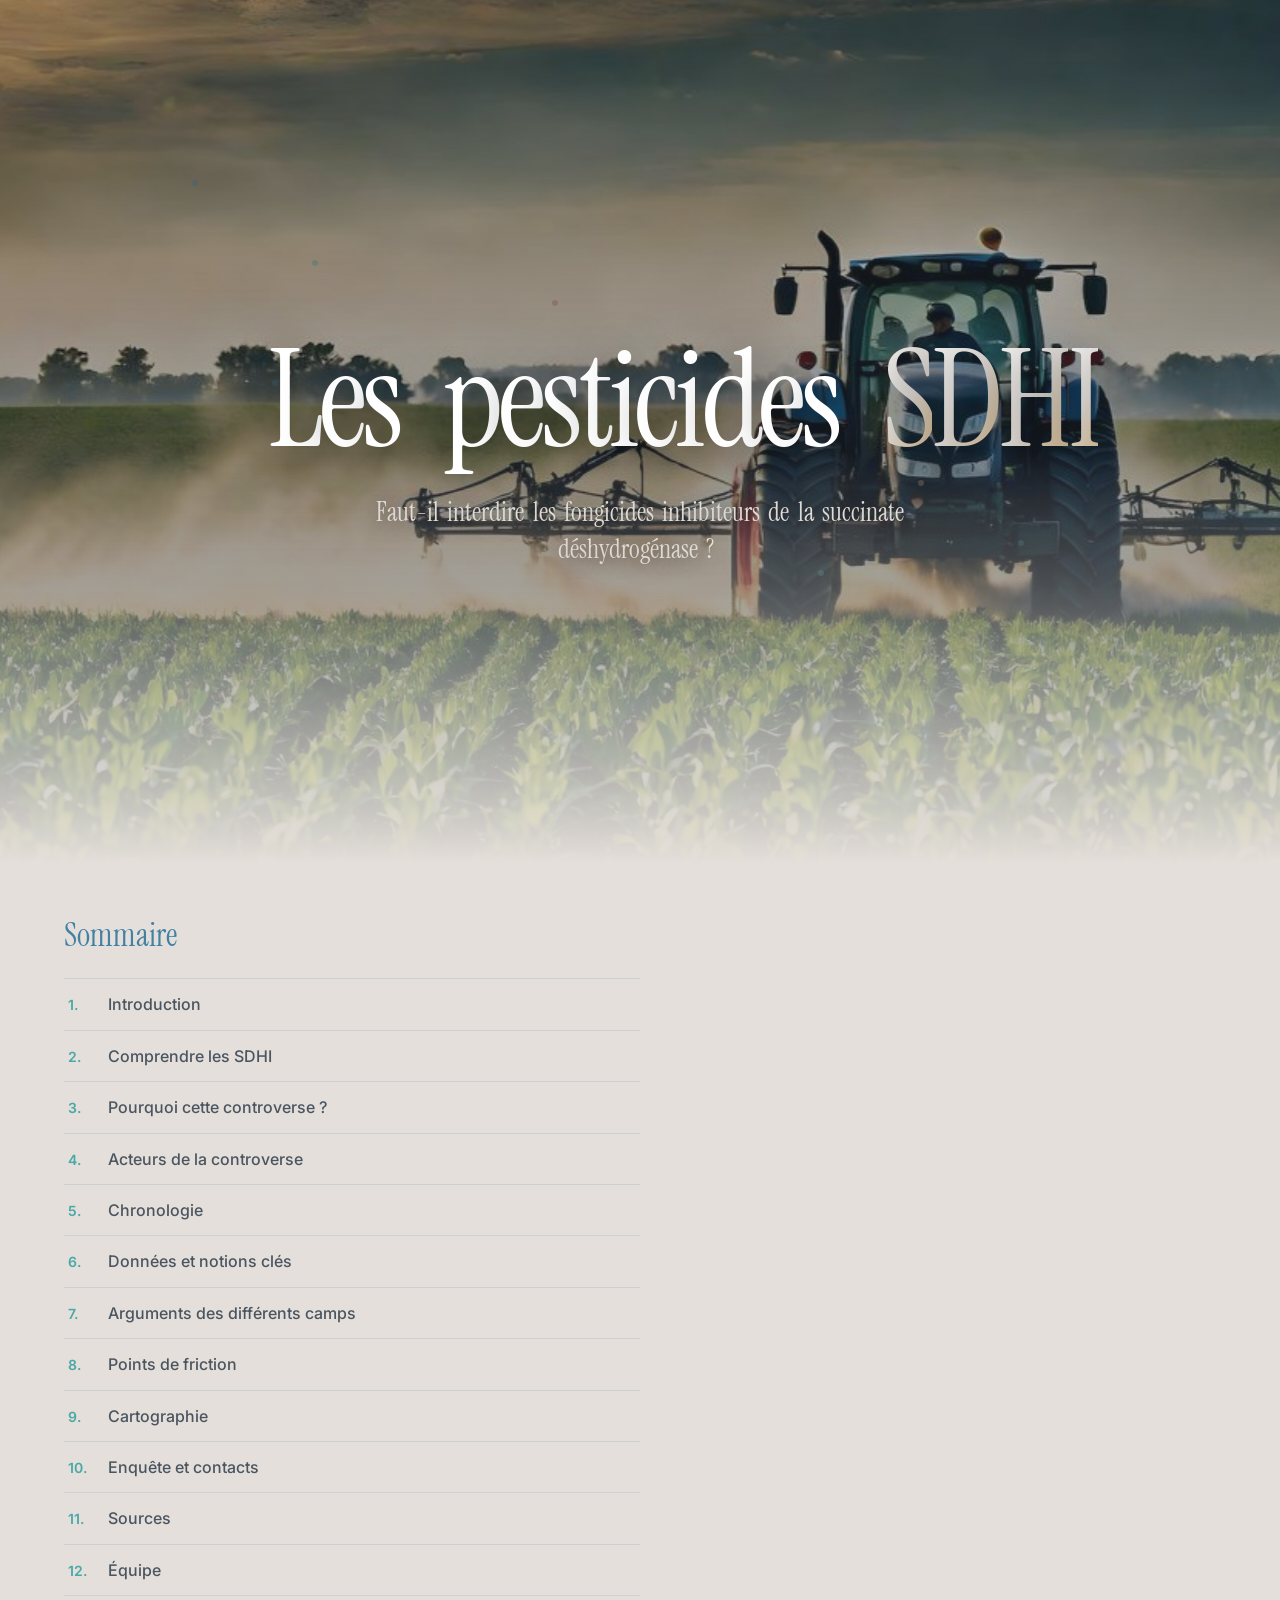
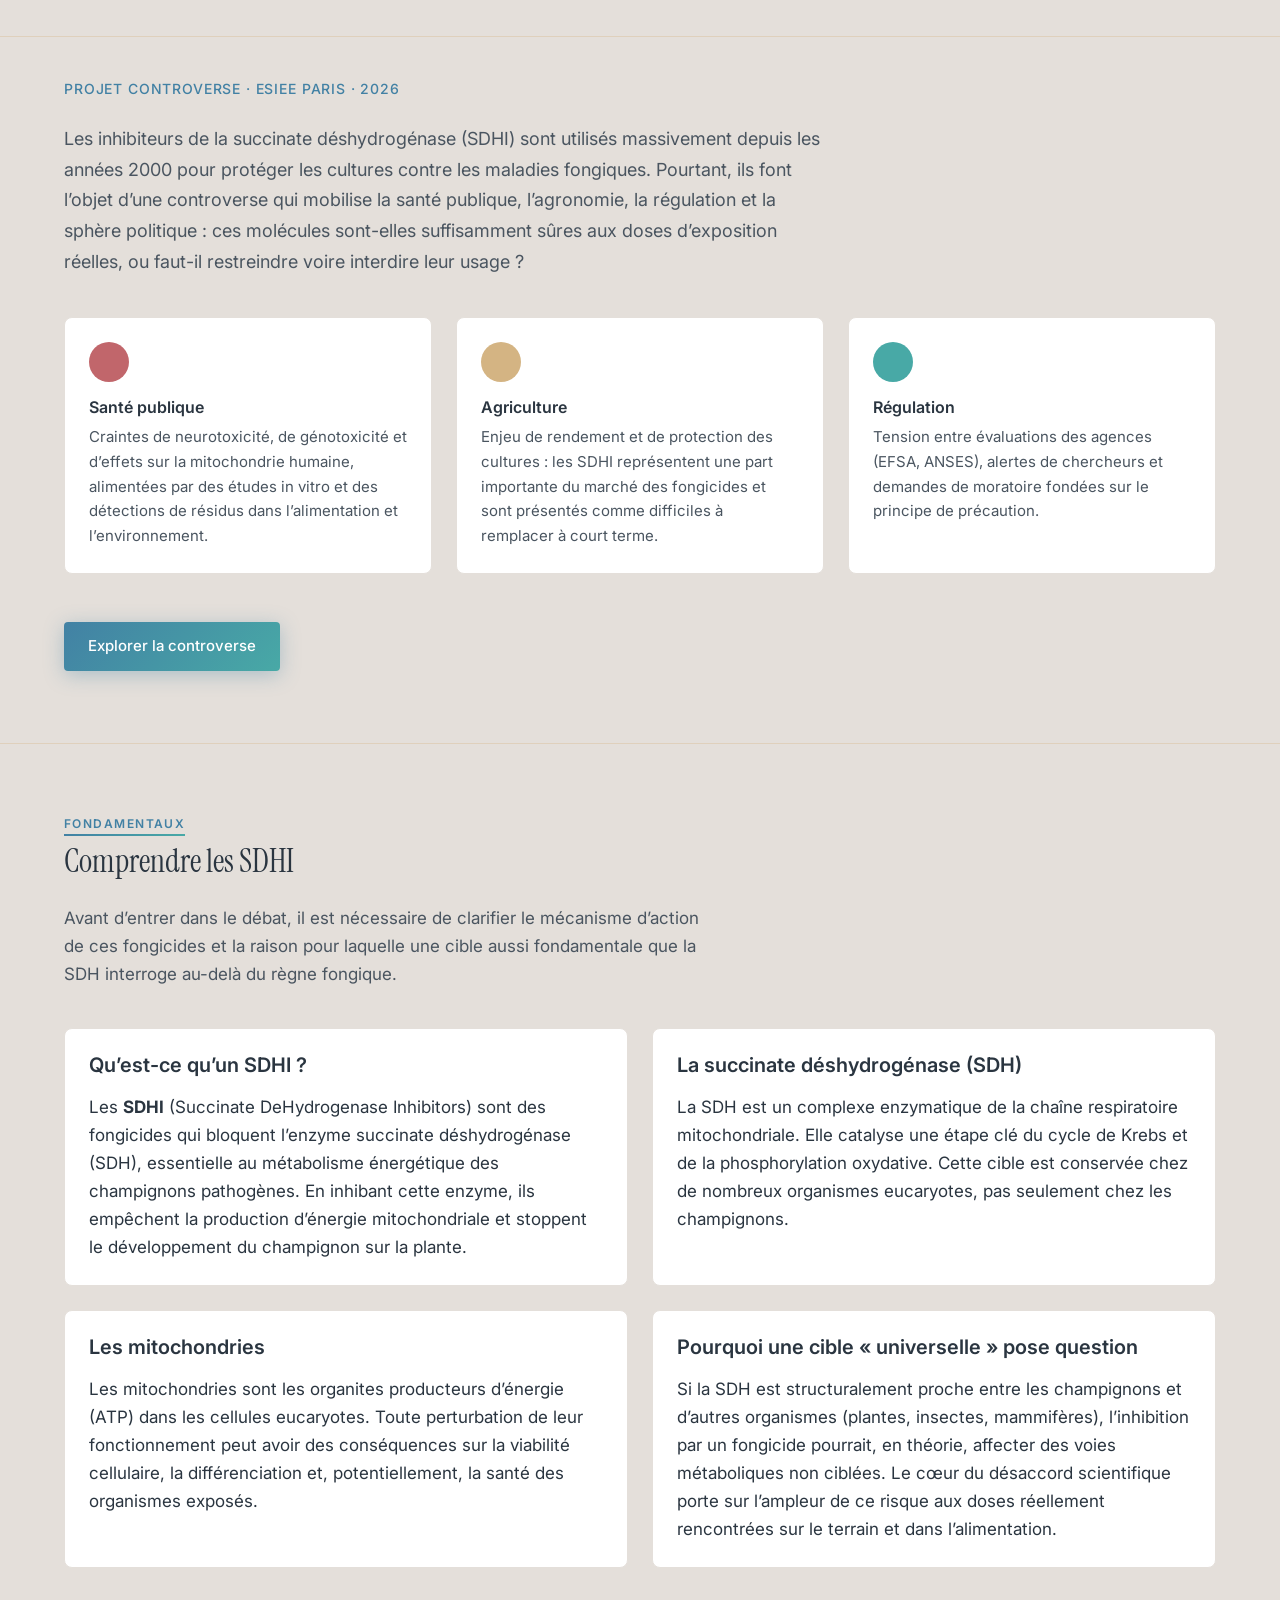
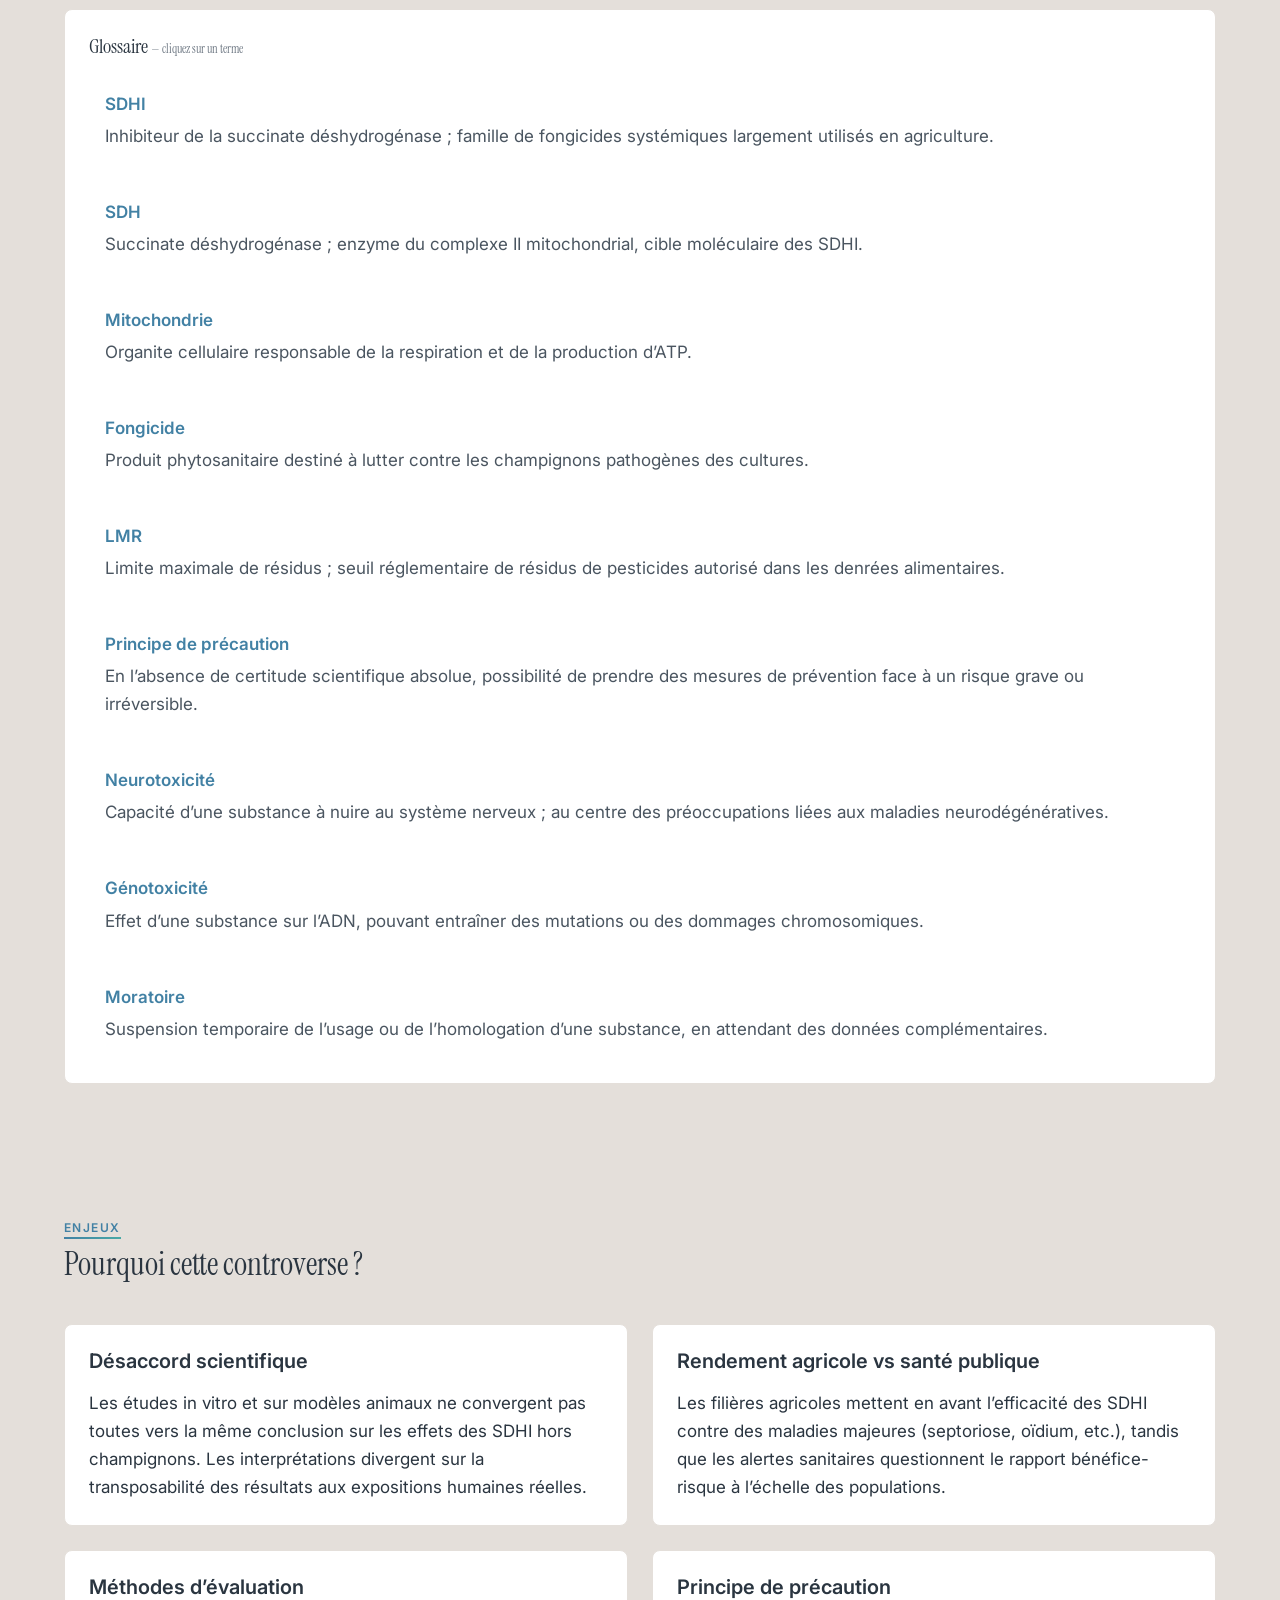
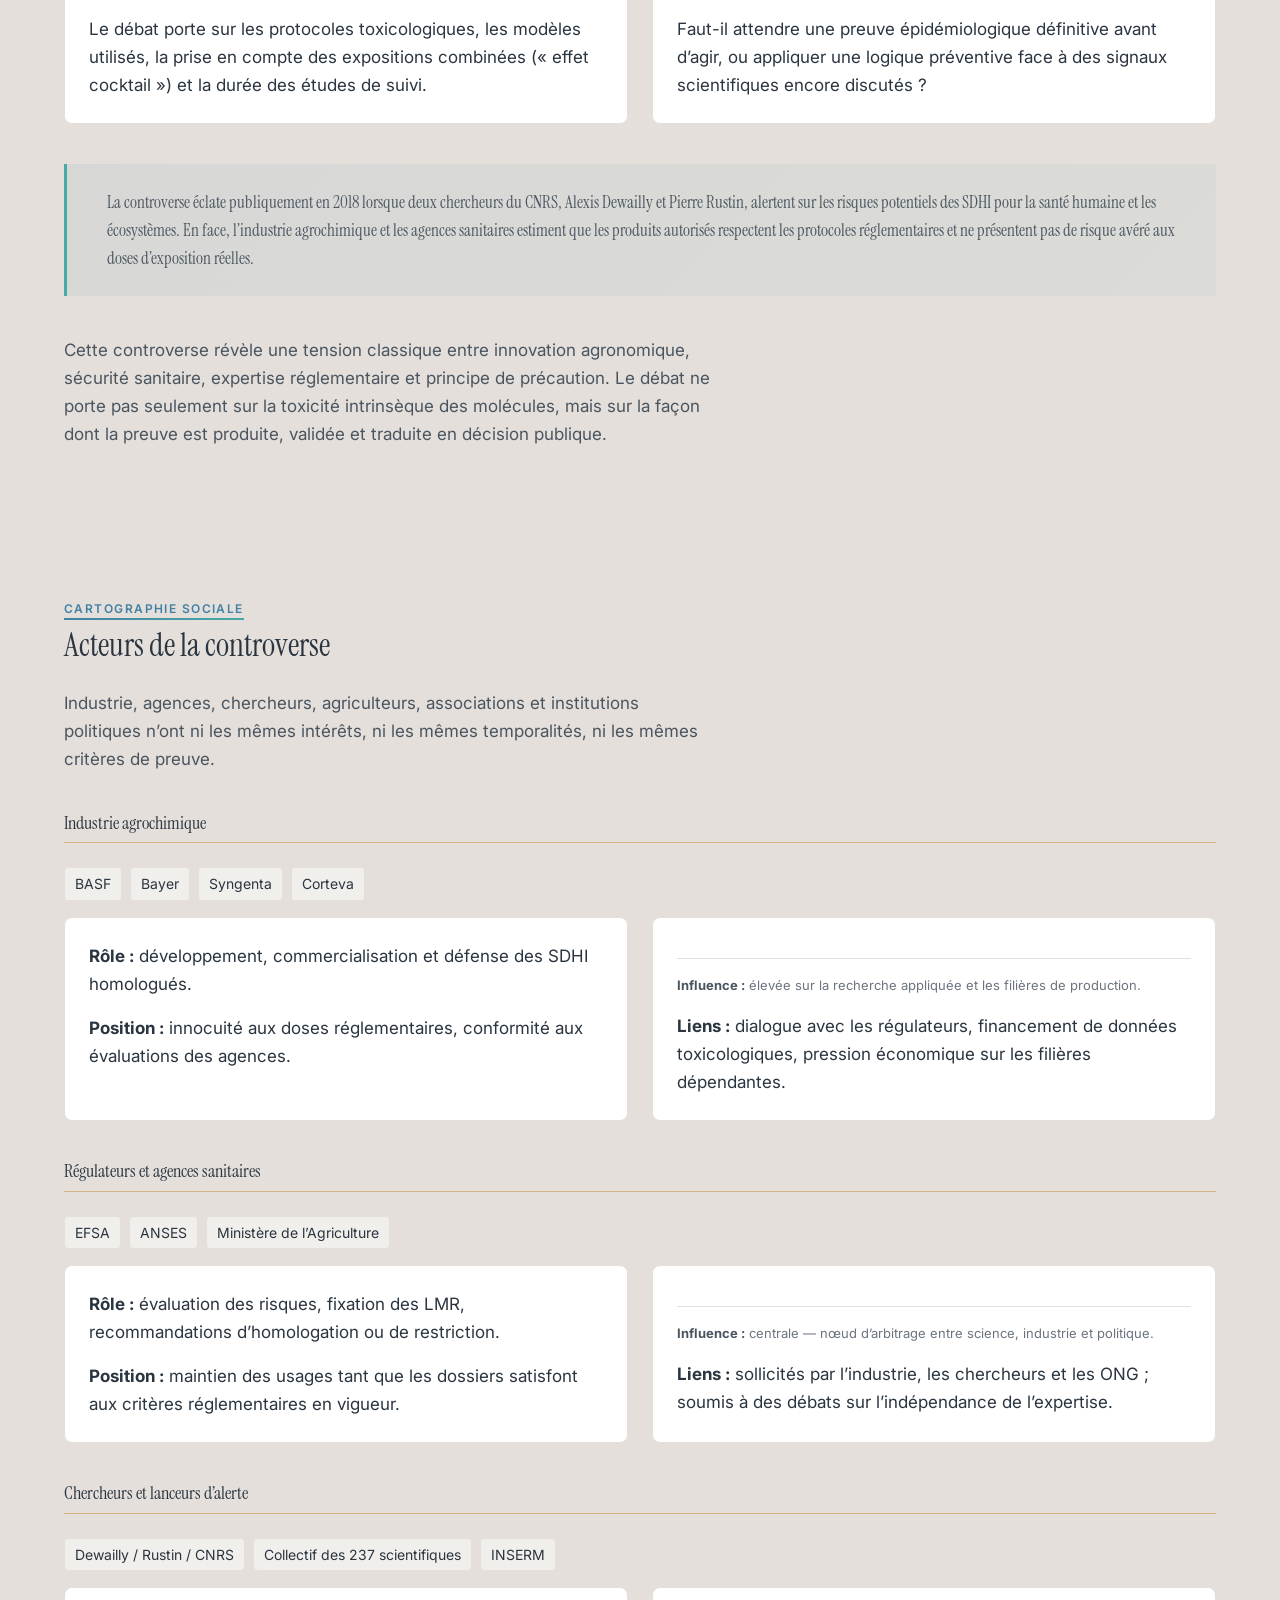
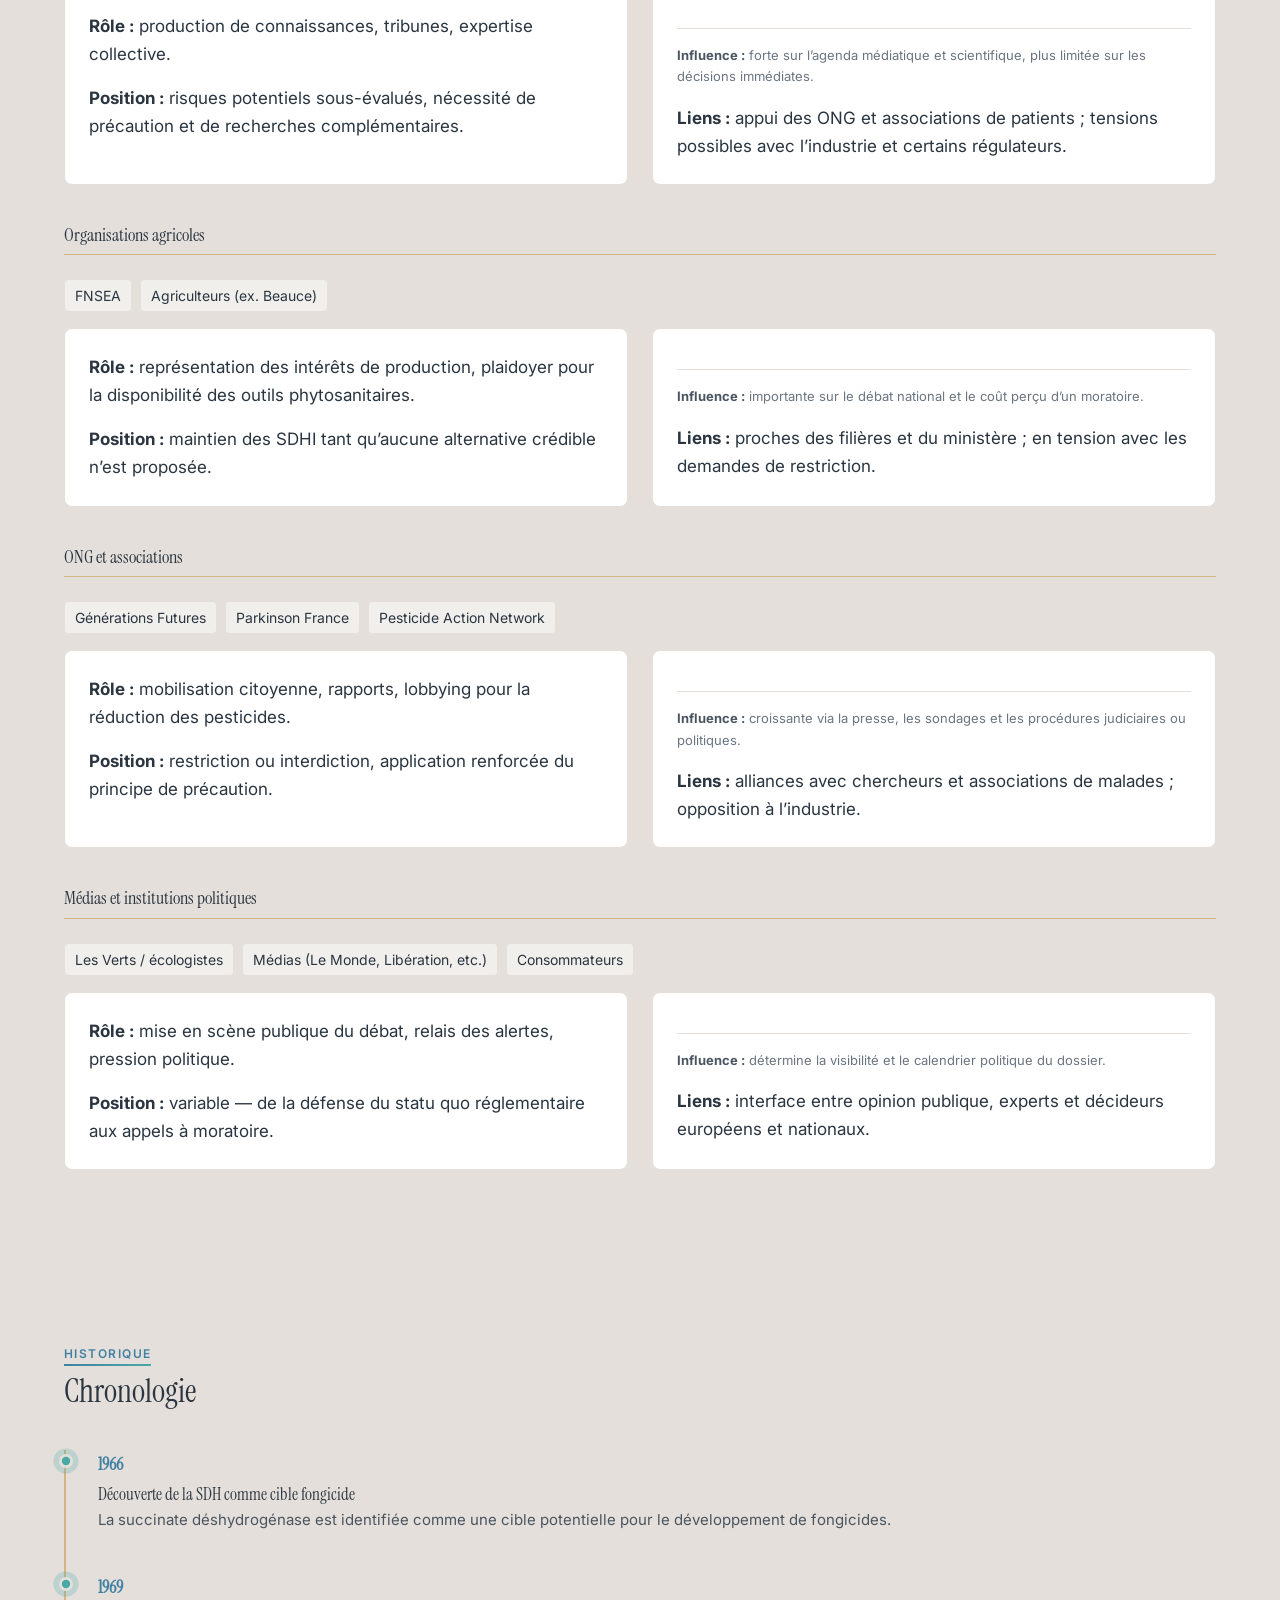
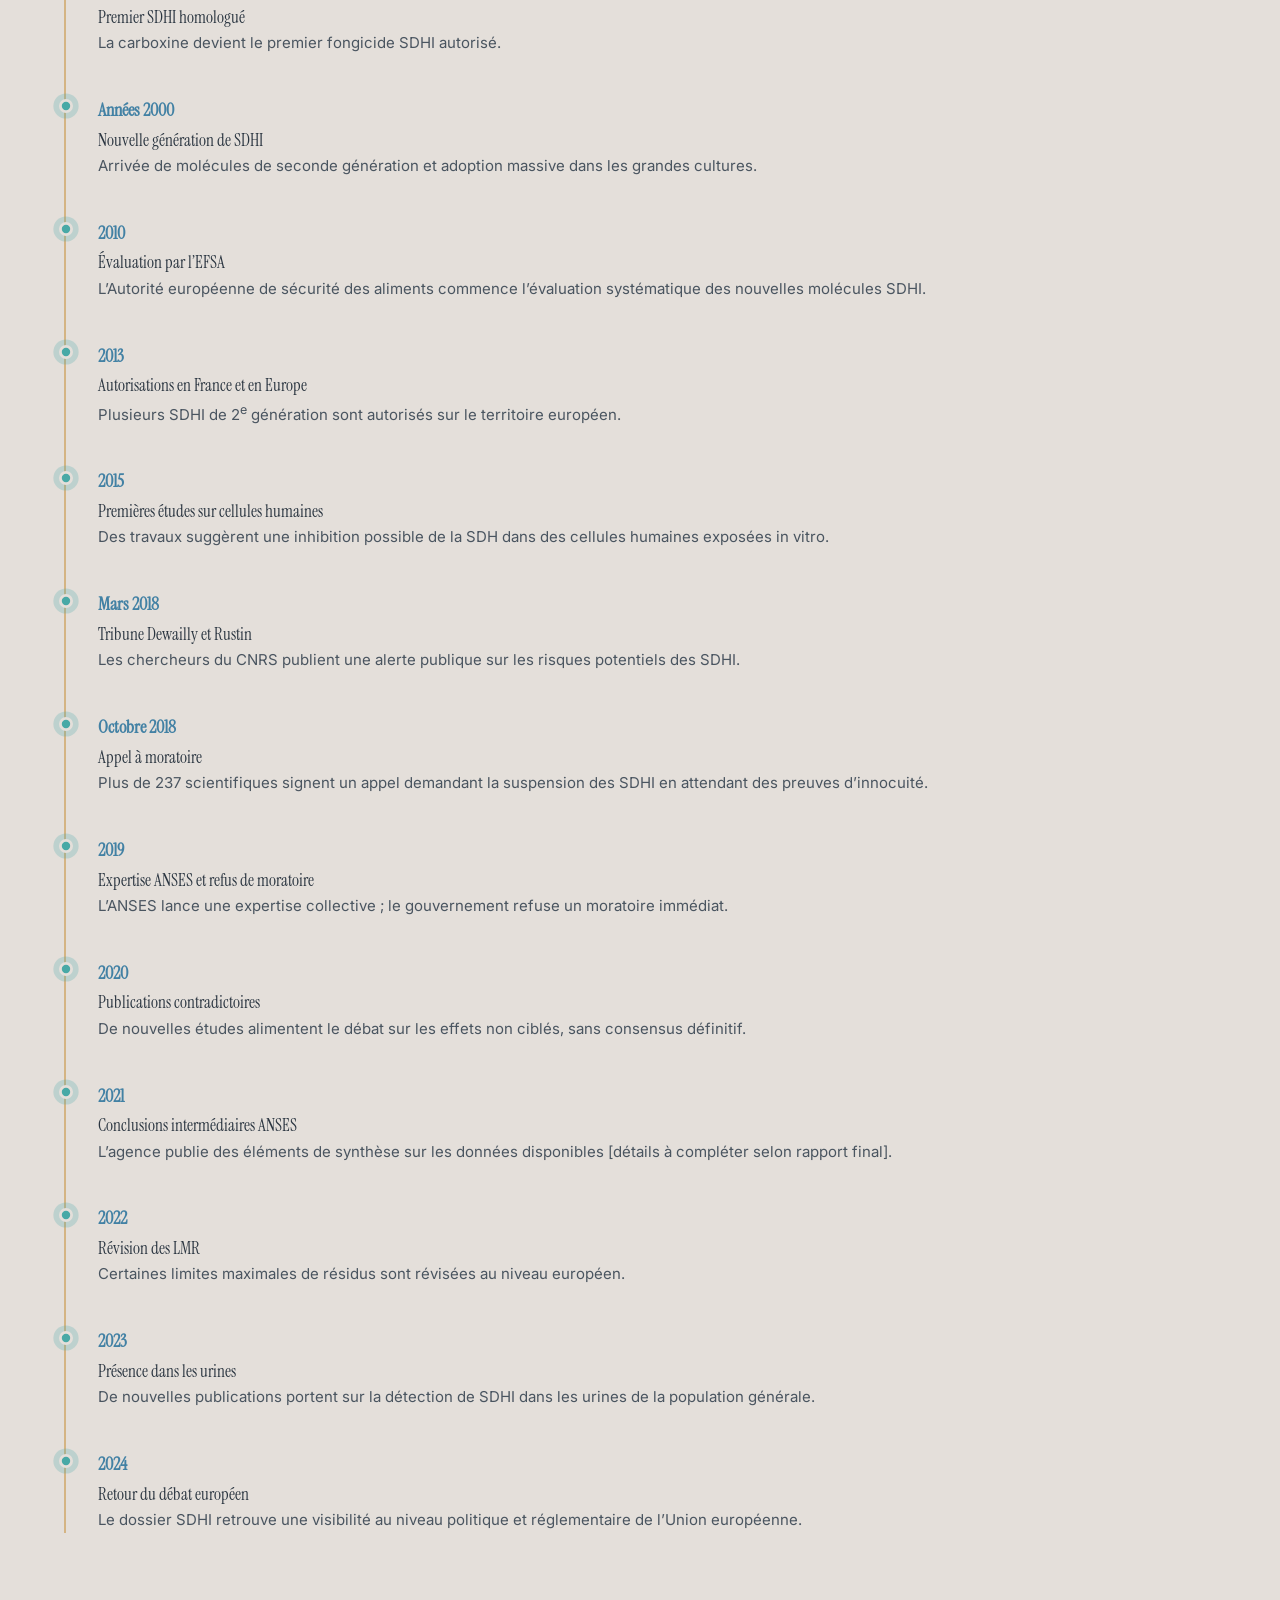
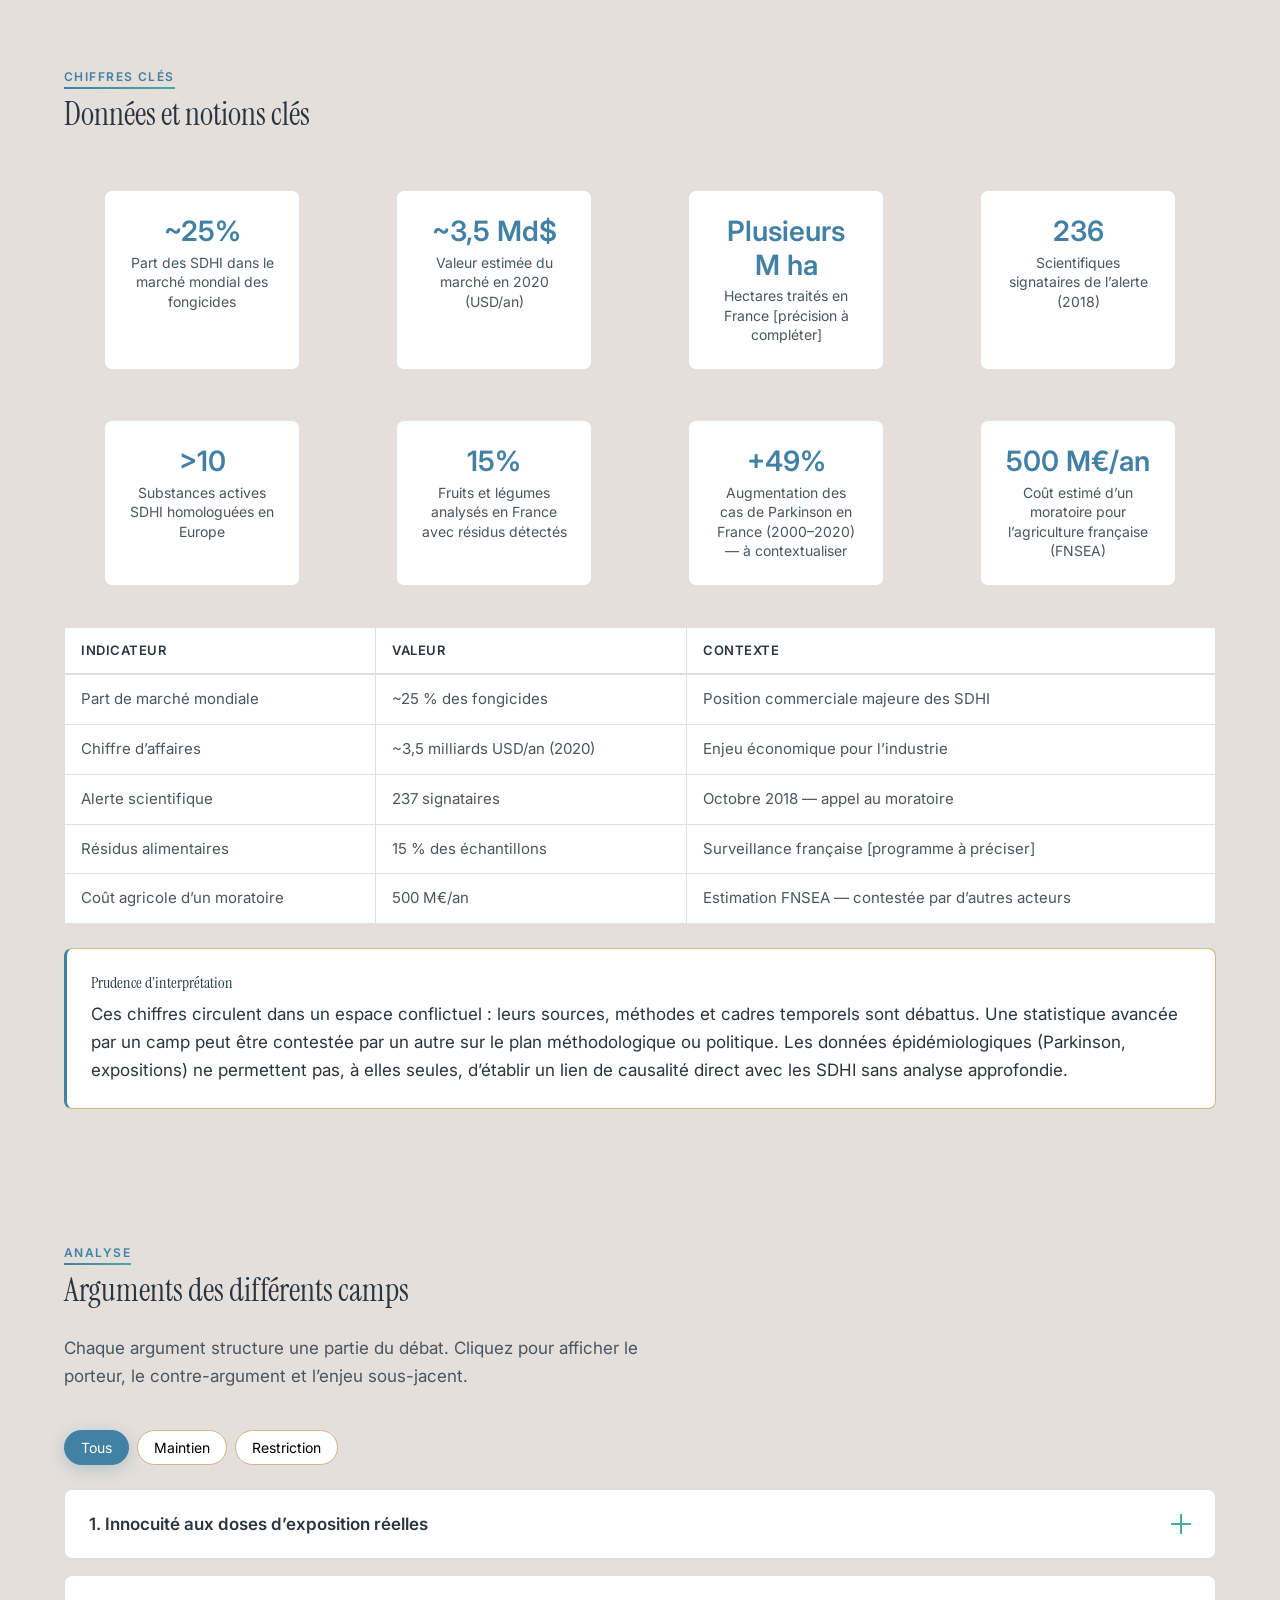
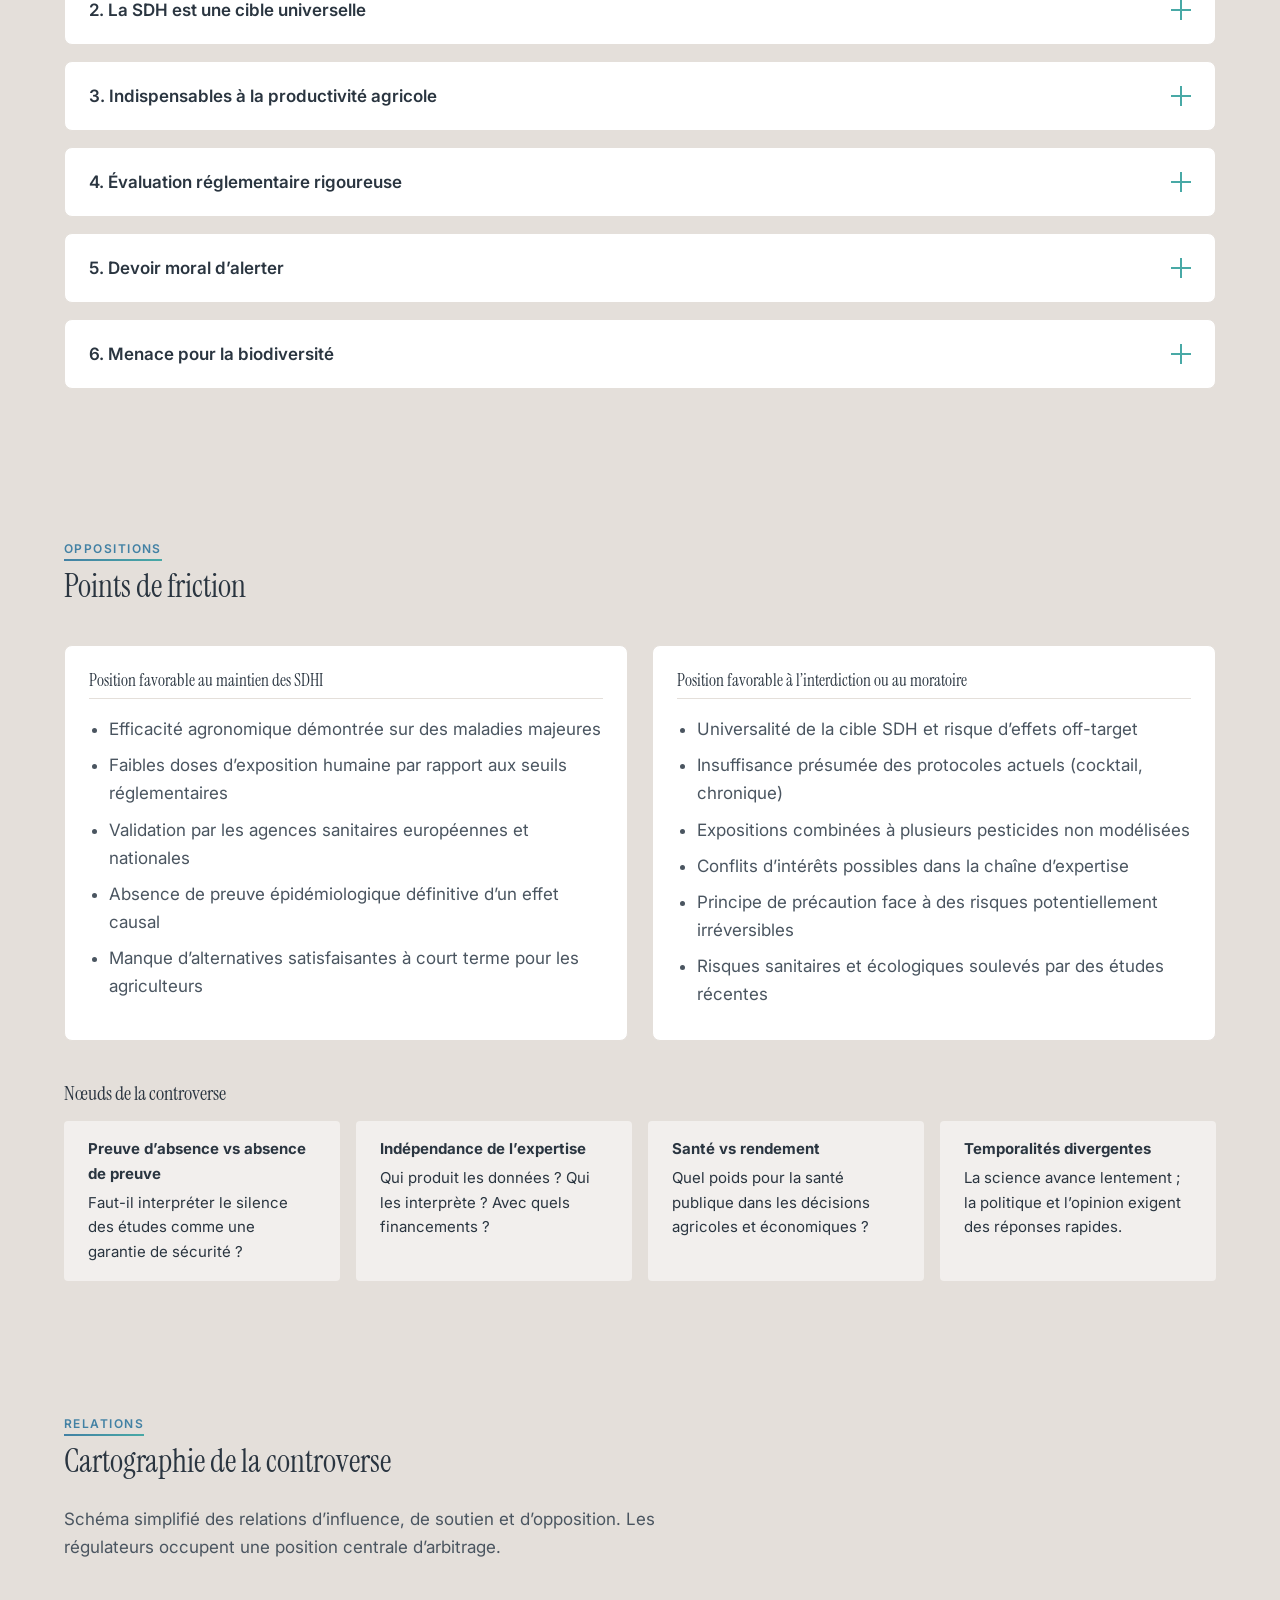
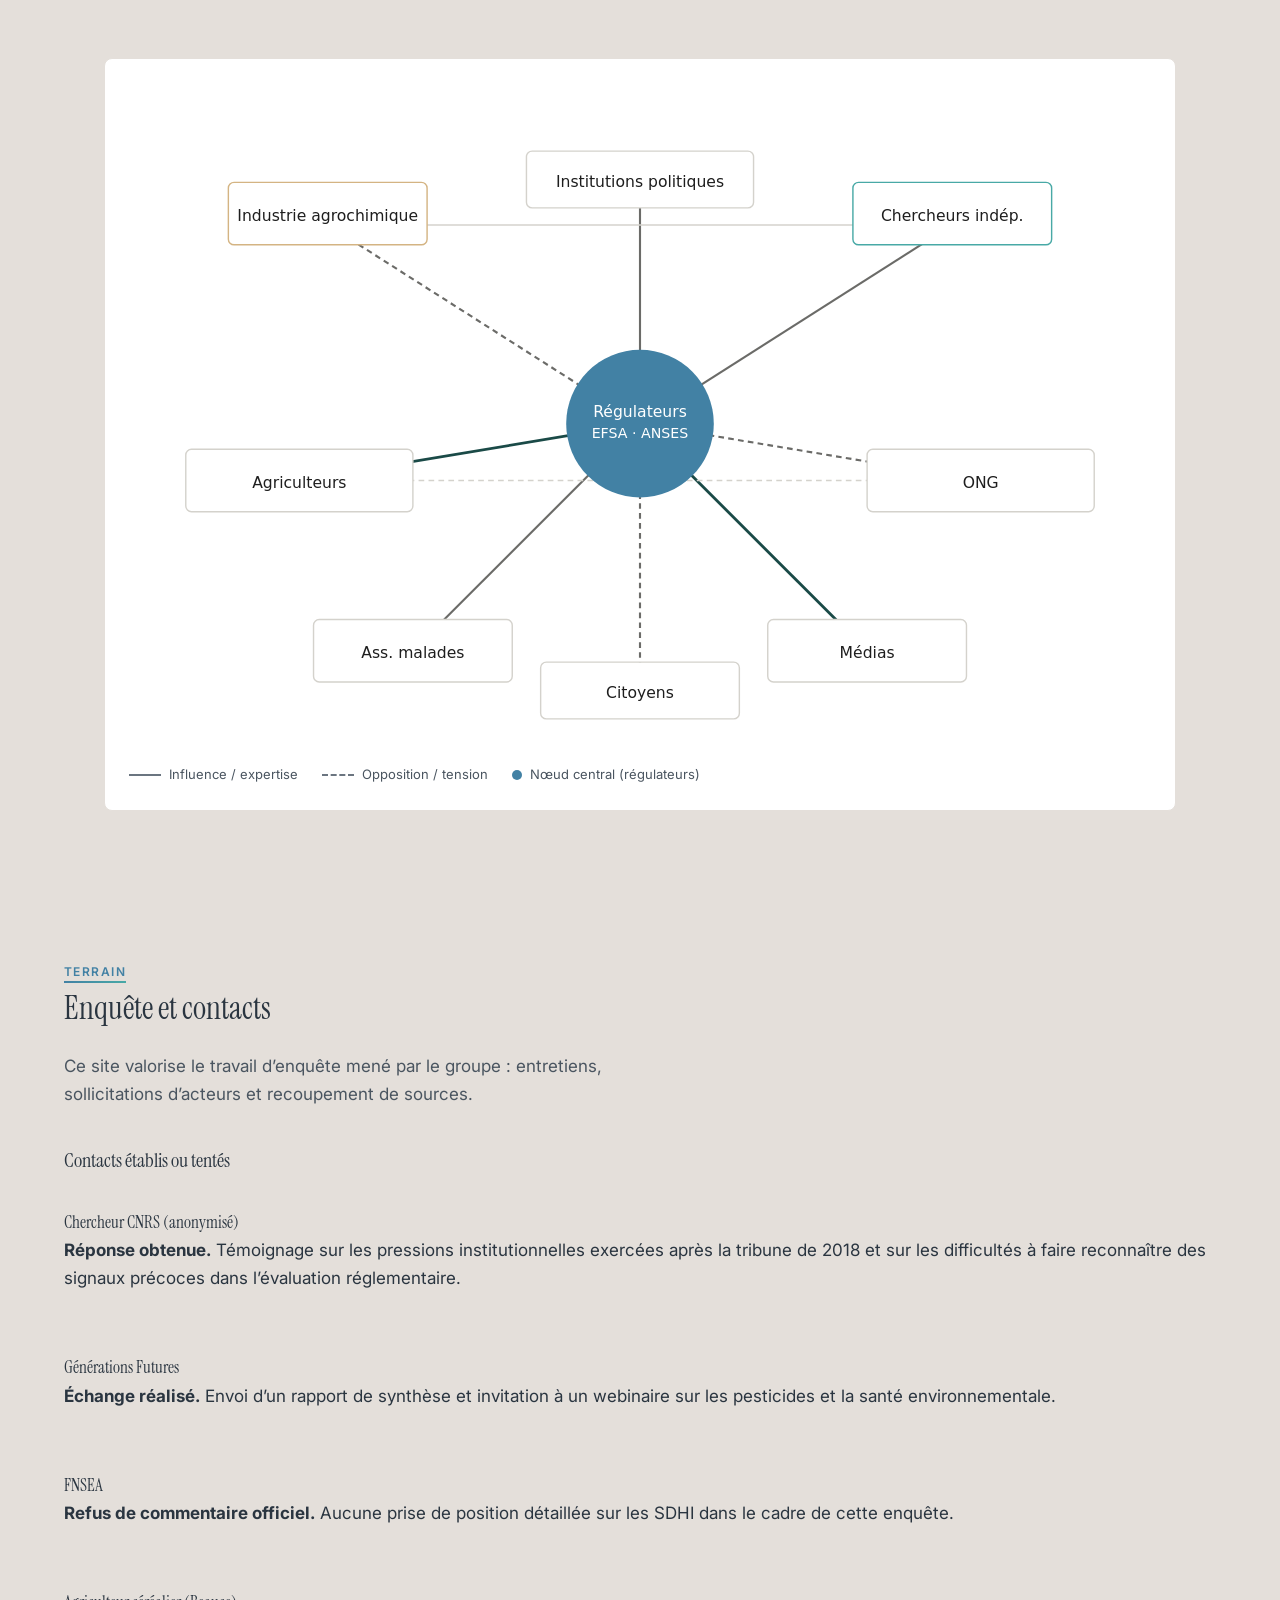
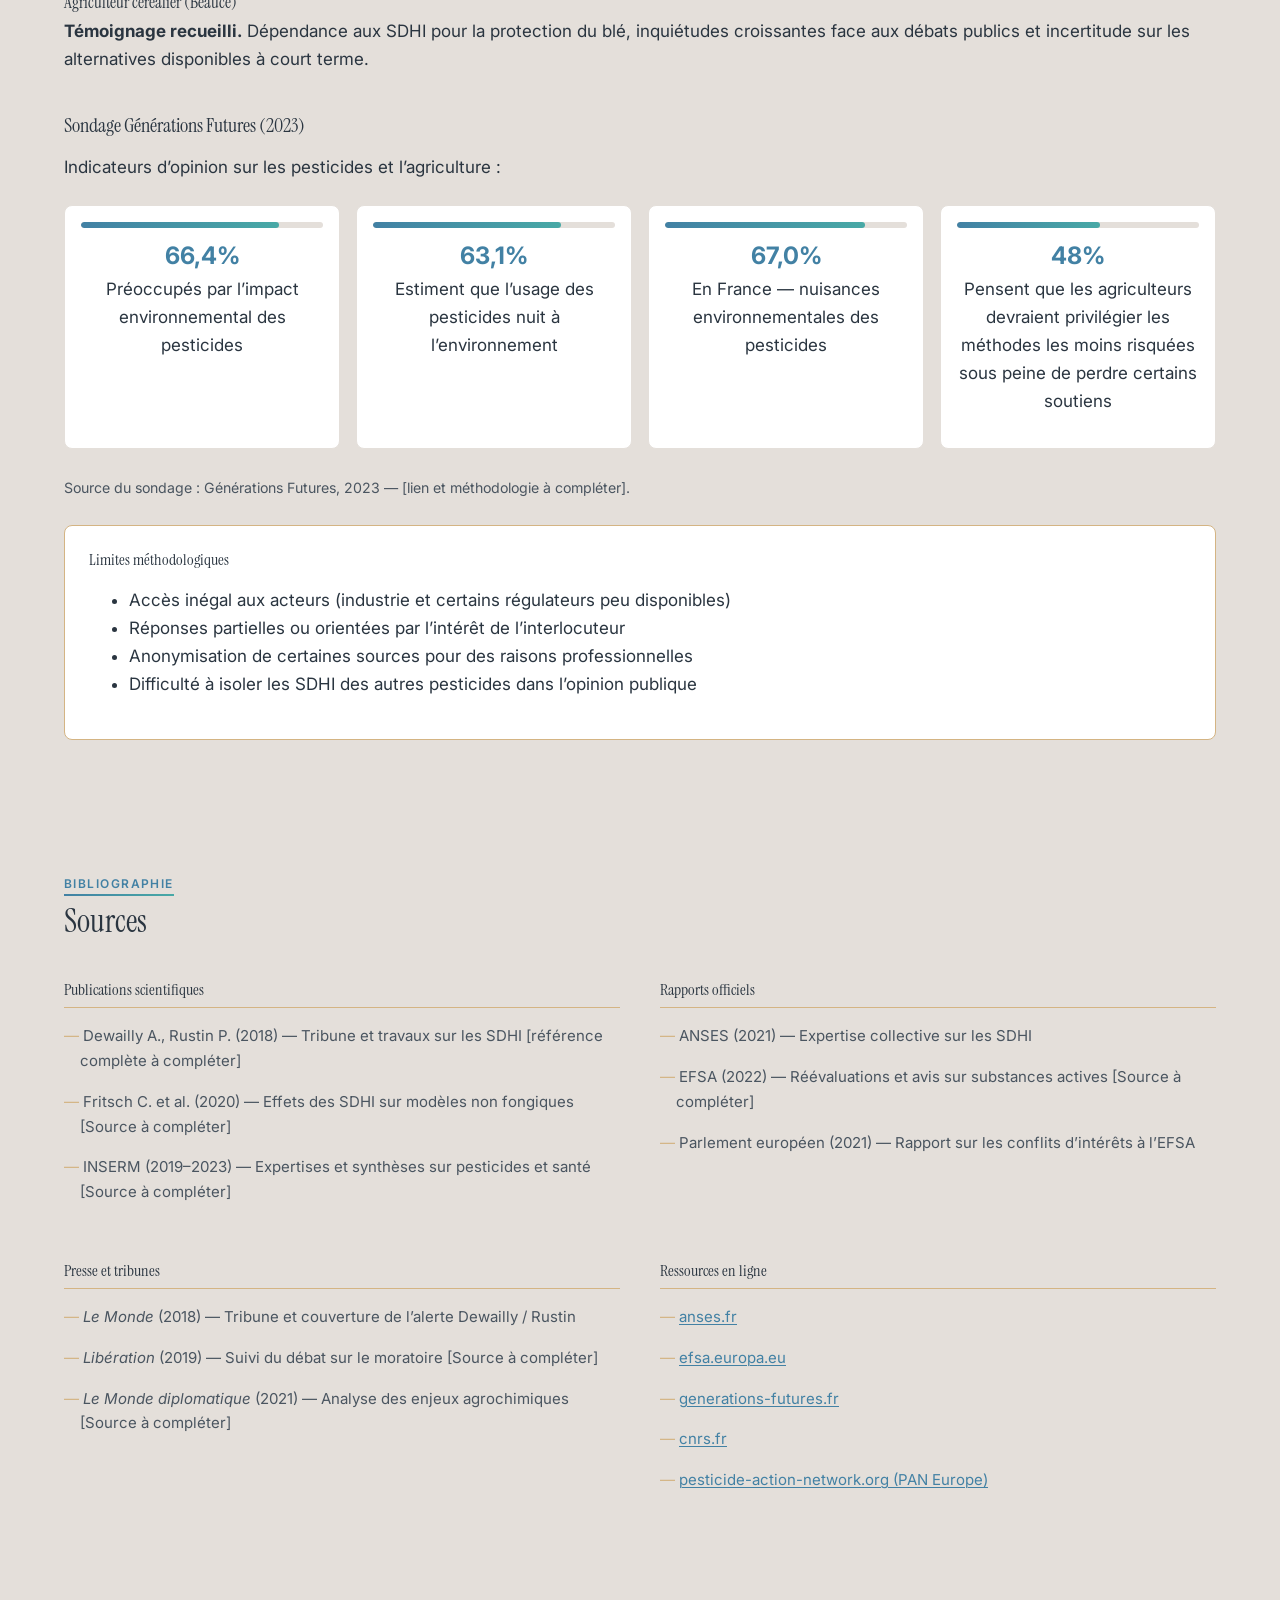
==== controverse-sdhi/index.html @ fd53b986 "new:" ====
<!DOCTYPE html>
<html lang="fr">
  <head>
    <meta charset="UTF-8" />
    <meta name="viewport" content="width=device-width, initial-scale=1.0" />
    <meta
      name="description"
      content="Analyse de la controverse sur les pesticides SDHI : faut-il interdire les fongicides inhibiteurs de la succinate déshydrogénase ? Projet ESIEE Paris."
    />
    <title>Les pesticides SDHI — Controverse ESIEE Paris</title>
    <link rel="preconnect" href="https://fonts.googleapis.com" />
    <link rel="preconnect" href="https://fonts.gstatic.com" crossorigin />
    <link
      href="https://fonts.googleapis.com/css2?family=Instrument+Serif:ital@0;1&family=Inter:wght@400;500;600;700&display=swap"
      rel="stylesheet"
    />
    <link rel="stylesheet" href="style.css" />
  </head>
  <body class="has-animations">
    <a href="#contenu-principal" class="skip-link">Aller au contenu principal</a>

    <div class="ambient" aria-hidden="true">
      <span class="ambient__blob ambient__blob--1"></span>
      <span class="ambient__blob ambient__blob--2"></span>
      <span class="ambient__blob ambient__blob--3"></span>
    </div>
    <div class="progress-bar" aria-hidden="true"></div>

    <main id="contenu-principal">
      <!-- ========== 1. HERO ========== -->
      <section id="hero" class="hero" aria-labelledby="hero-title">
        <div class="hero__bg" aria-hidden="true">
          <img
            src="images/hero-contro.jpg"
            alt=""
            width="1920"
            height="1080"
            fetchpriority="high"
            decoding="async"
          />
        </div>
        <div class="hero__overlay" aria-hidden="true"></div>
        <div class="hero__particles" aria-hidden="true"></div>
        <div class="hero__content">
          <h1
            id="hero-title"
            class="hero__title"
            aria-label="Les pesticides SDHI"
          >
            Les pesticides <span class="text-gradient">SDHI</span>
          </h1>
          <p
            class="hero__subtitle"
            aria-label="Faut-il interdire les fongicides inhibiteurs de la succinate déshydrogénase ?"
          >
            Faut-il interdire les fongicides inhibiteurs de la succinate déshydrogénase&nbsp;?
          </p>
        </div>
      </section>

      <!-- ========== SOMMAIRE ========== -->
      <nav id="sommaire" class="sommaire" aria-labelledby="sommaire-title">
        <div class="container">
          <h2 id="sommaire-title" class="sommaire__title">Sommaire</h2>
          <ol class="sommaire__list">
            <li><a href="#intro" class="sommaire__link">Introduction</a></li>
            <li><a href="#comprendre" class="sommaire__link">Comprendre les SDHI</a></li>
            <li><a href="#pourquoi" class="sommaire__link">Pourquoi cette controverse&nbsp;?</a></li>
            <li><a href="#acteurs" class="sommaire__link">Acteurs de la controverse</a></li>
            <li><a href="#chronologie" class="sommaire__link">Chronologie</a></li>
            <li><a href="#donnees" class="sommaire__link">Données et notions clés</a></li>
            <li><a href="#arguments" class="sommaire__link">Arguments des différents camps</a></li>
            <li><a href="#friction" class="sommaire__link">Points de friction</a></li>
            <li><a href="#cartographie" class="sommaire__link">Cartographie</a></li>
            <li><a href="#enquete" class="sommaire__link">Enquête et contacts</a></li>
            <li><a href="#sources" class="sommaire__link">Sources</a></li>
            <li><a href="#equipe" class="sommaire__link">Équipe</a></li>
          </ol>
        </div>
      </nav>

      <!-- ========== INTRO SOUS HERO ========== -->
      <section id="intro" class="intro-panel section" aria-labelledby="intro-chapo">
        <div class="container">
          <p class="intro-panel__meta reveal reveal--fade" data-reveal>Projet Controverse · ESIEE Paris · 2026</p>
          <p id="intro-chapo" class="intro-panel__chapo reveal reveal--up" data-reveal>
            Les inhibiteurs de la succinate déshydrogénase (SDHI) sont utilisés massivement depuis
            les années 2000 pour protéger les cultures contre les maladies fongiques. Pourtant,
            ils font l’objet d’une controverse qui mobilise la santé publique, l’agronomie, la
            régulation et la sphère politique&nbsp;: ces molécules sont-elles suffisamment sûres
            aux doses d’exposition réelles, ou faut-il restreindre voire interdire leur usage&nbsp;?
          </p>

          <div class="intro-panel__pillars">
            <article class="pillar reveal reveal--up tilt-card" data-reveal>
              <span class="pillar__icon pillar__icon--health" aria-hidden="true"></span>
              <h3>Santé publique</h3>
              <p>
                Craintes de neurotoxicité, de génotoxicité et d’effets sur la mitochondrie humaine,
                alimentées par des études in vitro et des détections de résidus dans l’alimentation
                et l’environnement.
              </p>
            </article>
            <article class="pillar reveal reveal--up tilt-card" data-reveal>
              <span class="pillar__icon pillar__icon--agri" aria-hidden="true"></span>
              <h3>Agriculture</h3>
              <p>
                Enjeu de rendement et de protection des cultures&nbsp;: les SDHI représentent une
                part importante du marché des fongicides et sont présentés comme difficiles à
                remplacer à court terme.
              </p>
            </article>
            <article class="pillar reveal reveal--up tilt-card" data-reveal>
              <span class="pillar__icon pillar__icon--reg" aria-hidden="true"></span>
              <h3>Régulation</h3>
              <p>
                Tension entre évaluations des agences (EFSA, ANSES), alertes de chercheurs et
                demandes de moratoire fondées sur le principe de précaution.
              </p>
            </article>
          </div>

          <a href="#comprendre" class="btn btn--primary btn--magnetic ripple-host reveal reveal--up" data-reveal>
            Explorer la controverse
          </a>
        </div>
      </section>

      <!-- ========== 2. COMPRENDRE LES SDHI ========== -->
      <section id="comprendre" class="section" aria-labelledby="comprendre-title">
        <div class="container">
          <header class="section__header">
            <span class="section-label">Fondamentaux</span>
            <h2 id="comprendre-title">Comprendre les SDHI</h2>
            <p class="section__intro">
              Avant d’entrer dans le débat, il est nécessaire de clarifier le mécanisme d’action de
              ces fongicides et la raison pour laquelle une cible aussi fondamentale que la SDH
              interroge au-delà du règne fongique.
            </p>
          </header>

          <div class="grid-2">
            <article class="card reveal reveal--up tilt-card" data-reveal>
              <h3>Qu’est-ce qu’un SDHI&nbsp;?</h3>
              <p>
                Les <strong>SDHI</strong> (Succinate DeHydrogenase Inhibitors) sont des
                fongicides qui bloquent l’enzyme succinate déshydrogénase (SDH), essentielle au
                métabolisme énergétique des champignons pathogènes. En inhibant cette enzyme, ils
                empêchent la production d’énergie mitochondriale et stoppent le développement du
                champignon sur la plante.
              </p>
            </article>
            <article class="card reveal reveal--up tilt-card" data-reveal>
              <h3>La succinate déshydrogénase (SDH)</h3>
              <p>
                La SDH est un complexe enzymatique de la chaîne respiratoire mitochondriale. Elle
                catalyse une étape clé du cycle de Krebs et de la phosphorylation oxydative. Cette
                cible est conservée chez de nombreux organismes eucaryotes, pas seulement chez les
                champignons.
              </p>
            </article>
            <article class="card reveal reveal--up tilt-card" data-reveal>
              <h3>Les mitochondries</h3>
              <p>
                Les mitochondries sont les organites producteurs d’énergie (ATP) dans les cellules
                eucaryotes. Toute perturbation de leur fonctionnement peut avoir des conséquences
                sur la viabilité cellulaire, la différenciation et, potentiellement, la santé des
                organismes exposés.
              </p>
            </article>
            <article class="card reveal reveal--up tilt-card" data-reveal>
              <h3>Pourquoi une cible «&nbsp;universelle&nbsp;» pose question</h3>
              <p>
                Si la SDH est structuralement proche entre les champignons et d’autres organismes
                (plantes, insectes, mammifères), l’inhibition par un fongicide pourrait, en
                théorie, affecter des voies métaboliques non ciblées. Le cœur du désaccord
                scientifique porte sur l’ampleur de ce risque aux doses réellement rencontrées sur
                le terrain et dans l’alimentation.
              </p>
            </article>
          </div>

          <aside class="glossary reveal reveal--up" data-reveal aria-labelledby="glossaire-title">
            <h3 id="glossaire-title">Glossaire <span class="glossary__hint">— cliquez sur un terme</span></h3>
            <dl class="glossary__list">
              <div class="glossary__item" tabindex="0">
                <dt>SDHI</dt>
                <dd>
                  Inhibiteur de la succinate déshydrogénase&nbsp;; famille de fongicides
                  systémiques largement utilisés en agriculture.
                </dd>
              </div>
              <div class="glossary__item" tabindex="0">
                <dt>SDH</dt>
                <dd>
                  Succinate déshydrogénase&nbsp;; enzyme du complexe II mitochondrial, cible
                  moléculaire des SDHI.
                </dd>
              </div>
              <div class="glossary__item" tabindex="0">
                <dt>Mitochondrie</dt>
                <dd>
                  Organite cellulaire responsable de la respiration et de la production d’ATP.
                </dd>
              </div>
              <div class="glossary__item" tabindex="0">
                <dt>Fongicide</dt>
                <dd>
                  Produit phytosanitaire destiné à lutter contre les champignons pathogènes des
                  cultures.
                </dd>
              </div>
              <div class="glossary__item" tabindex="0">
                <dt>LMR</dt>
                <dd>
                  Limite maximale de résidus&nbsp;; seuil réglementaire de résidus de pesticides
                  autorisé dans les denrées alimentaires.
                </dd>
              </div>
              <div class="glossary__item" tabindex="0">
                <dt>Principe de précaution</dt>
                <dd>
                  En l’absence de certitude scientifique absolue, possibilité de prendre des
                  mesures de prévention face à un risque grave ou irréversible.
                </dd>
              </div>
              <div class="glossary__item" tabindex="0">
                <dt>Neurotoxicité</dt>
                <dd>
                  Capacité d’une substance à nuire au système nerveux&nbsp;; au centre des
                  préoccupations liées aux maladies neurodégénératives.
                </dd>
              </div>
              <div class="glossary__item" tabindex="0">
                <dt>Génotoxicité</dt>
                <dd>
                  Effet d’une substance sur l’ADN, pouvant entraîner des mutations ou des
                  dommages chromosomiques.
                </dd>
              </div>
              <div class="glossary__item" tabindex="0">
                <dt>Moratoire</dt>
                <dd>
                  Suspension temporaire de l’usage ou de l’homologation d’une substance, en
                  attendant des données complémentaires.
                </dd>
              </div>
            </dl>
          </aside>
        </div>
      </section>

      <!-- ========== 3. POURQUOI CETTE CONTROVERSE ========== -->
      <section id="pourquoi" class="section section--alt" aria-labelledby="pourquoi-title">
        <div class="container">
          <header class="section__header">
            <span class="section-label">Enjeux</span>
            <h2 id="pourquoi-title">Pourquoi cette controverse&nbsp;?</h2>
          </header>

          <div class="grid-2">
            <article class="card reveal reveal--up tilt-card" data-reveal>
              <h3>Désaccord scientifique</h3>
              <p>
                Les études in vitro et sur modèles animaux ne convergent pas toutes vers la même
                conclusion sur les effets des SDHI hors champignons. Les interprétations divergent
                sur la transposabilité des résultats aux expositions humaines réelles.
              </p>
            </article>
            <article class="card reveal reveal--up tilt-card" data-reveal>
              <h3>Rendement agricole vs santé publique</h3>
              <p>
                Les filières agricoles mettent en avant l’efficacité des SDHI contre des maladies
                majeures (septoriose, oïdium, etc.), tandis que les alertes sanitaires questionnent
                le rapport bénéfice-risque à l’échelle des populations.
              </p>
            </article>
            <article class="card reveal reveal--up tilt-card" data-reveal>
              <h3>Méthodes d’évaluation</h3>
              <p>
                Le débat porte sur les protocoles toxicologiques, les modèles utilisés, la prise en
                compte des expositions combinées («&nbsp;effet cocktail&nbsp;») et la durée des
                études de suivi.
              </p>
            </article>
            <article class="card reveal reveal--up tilt-card" data-reveal>
              <h3>Principe de précaution</h3>
              <p>
                Faut-il attendre une preuve épidémiologique définitive avant d’agir, ou appliquer une
                logique préventive face à des signaux scientifiques encore discutés&nbsp;?
              </p>
            </article>
          </div>

          <blockquote class="block-quote">
            La controverse éclate publiquement en 2018 lorsque deux chercheurs du CNRS, Alexis
            Dewailly et Pierre Rustin, alertent sur les risques potentiels des SDHI pour la santé
            humaine et les écosystèmes. En face, l’industrie agrochimique et les agences sanitaires
            estiment que les produits autorisés respectent les protocoles réglementaires et ne
            présentent pas de risque avéré aux doses d’exposition réelles.
          </blockquote>

          <p class="section__intro">
            Cette controverse révèle une tension classique entre innovation agronomique, sécurité
            sanitaire, expertise réglementaire et principe de précaution. Le débat ne porte pas
            seulement sur la toxicité intrinsèque des molécules, mais sur la façon dont la preuve
            est produite, validée et traduite en décision publique.
          </p>
        </div>
      </section>

      <!-- ========== 4. ACTEURS ========== -->
      <section id="acteurs" class="section" aria-labelledby="acteurs-title">
        <div class="container">
          <header class="section__header">
            <span class="section-label">Cartographie sociale</span>
            <h2 id="acteurs-title">Acteurs de la controverse</h2>
            <p class="section__intro">
              Industrie, agences, chercheurs, agriculteurs, associations et institutions politiques
              n’ont ni les mêmes intérêts, ni les mêmes temporalités, ni les mêmes critères de
              preuve.
            </p>
          </header>

          <article class="actor-family reveal reveal--up" data-reveal>
            <h3 class="actor-family__title">Industrie agrochimique</h3>
            <ul class="actor-list" aria-label="Acteurs industriels">
              <li>BASF</li>
              <li>Bayer</li>
              <li>Syngenta</li>
              <li>Corteva</li>
            </ul>
            <div class="grid-2">
              <div class="card">
                <p><strong>Rôle&nbsp;:</strong> développement, commercialisation et défense des SDHI homologués.</p>
                <p><strong>Position&nbsp;:</strong> innocuité aux doses réglementaires, conformité aux évaluations des agences.</p>
              </div>
              <div class="card">
                <p class="influence"><strong>Influence&nbsp;:</strong> élevée sur la recherche appliquée et les filières de production.</p>
                <p><strong>Liens&nbsp;:</strong> dialogue avec les régulateurs, financement de données toxicologiques, pression économique sur les filières dépendantes.</p>
              </div>
            </div>
          </article>

          <article class="actor-family reveal reveal--up" data-reveal>
            <h3 class="actor-family__title">Régulateurs et agences sanitaires</h3>
            <ul class="actor-list">
              <li>EFSA</li>
              <li>ANSES</li>
              <li>Ministère de l’Agriculture</li>
            </ul>
            <div class="grid-2">
              <div class="card">
                <p><strong>Rôle&nbsp;:</strong> évaluation des risques, fixation des LMR, recommandations d’homologation ou de restriction.</p>
                <p><strong>Position&nbsp;:</strong> maintien des usages tant que les dossiers satisfont aux critères réglementaires en vigueur.</p>
              </div>
              <div class="card">
                <p class="influence"><strong>Influence&nbsp;:</strong> centrale — nœud d’arbitrage entre science, industrie et politique.</p>
                <p><strong>Liens&nbsp;:</strong> sollicités par l’industrie, les chercheurs et les ONG&nbsp;; soumis à des débats sur l’indépendance de l’expertise.</p>
              </div>
            </div>
          </article>

          <article class="actor-family reveal reveal--up" data-reveal>
            <h3 class="actor-family__title">Chercheurs et lanceurs d’alerte</h3>
            <ul class="actor-list">
              <li>Dewailly / Rustin / CNRS</li>
              <li>Collectif des 237 scientifiques</li>
              <li>INSERM</li>
            </ul>
            <div class="grid-2">
              <div class="card">
                <p><strong>Rôle&nbsp;:</strong> production de connaissances, tribunes, expertise collective.</p>
                <p><strong>Position&nbsp;:</strong> risques potentiels sous-évalués, nécessité de précaution et de recherches complémentaires.</p>
              </div>
              <div class="card">
                <p class="influence"><strong>Influence&nbsp;:</strong> forte sur l’agenda médiatique et scientifique, plus limitée sur les décisions immédiates.</p>
                <p><strong>Liens&nbsp;:</strong> appui des ONG et associations de patients&nbsp;; tensions possibles avec l’industrie et certains régulateurs.</p>
              </div>
            </div>
          </article>

          <article class="actor-family reveal reveal--up" data-reveal>
            <h3 class="actor-family__title">Organisations agricoles</h3>
            <ul class="actor-list">
              <li>FNSEA</li>
              <li>Agriculteurs (ex. Beauce)</li>
            </ul>
            <div class="grid-2">
              <div class="card">
                <p><strong>Rôle&nbsp;:</strong> représentation des intérêts de production, plaidoyer pour la disponibilité des outils phytosanitaires.</p>
                <p><strong>Position&nbsp;:</strong> maintien des SDHI tant qu’aucune alternative crédible n’est proposée.</p>
              </div>
              <div class="card">
                <p class="influence"><strong>Influence&nbsp;:</strong> importante sur le débat national et le coût perçu d’un moratoire.</p>
                <p><strong>Liens&nbsp;:</strong> proches des filières et du ministère&nbsp;; en tension avec les demandes de restriction.</p>
              </div>
            </div>
          </article>

          <article class="actor-family reveal reveal--up" data-reveal>
            <h3 class="actor-family__title">ONG et associations</h3>
            <ul class="actor-list">
              <li>Générations Futures</li>
              <li>Parkinson France</li>
              <li>Pesticide Action Network</li>
            </ul>
            <div class="grid-2">
              <div class="card">
                <p><strong>Rôle&nbsp;:</strong> mobilisation citoyenne, rapports, lobbying pour la réduction des pesticides.</p>
                <p><strong>Position&nbsp;:</strong> restriction ou interdiction, application renforcée du principe de précaution.</p>
              </div>
              <div class="card">
                <p class="influence"><strong>Influence&nbsp;:</strong> croissante via la presse, les sondages et les procédures judiciaires ou politiques.</p>
                <p><strong>Liens&nbsp;:</strong> alliances avec chercheurs et associations de malades&nbsp;; opposition à l’industrie.</p>
              </div>
            </div>
          </article>

          <article class="actor-family reveal reveal--up" data-reveal>
            <h3 class="actor-family__title">Médias et institutions politiques</h3>
            <ul class="actor-list">
              <li>Les Verts / écologistes</li>
              <li>Médias (Le Monde, Libération, etc.)</li>
              <li>Consommateurs</li>
            </ul>
            <div class="grid-2">
              <div class="card">
                <p><strong>Rôle&nbsp;:</strong> mise en scène publique du débat, relais des alertes, pression politique.</p>
                <p><strong>Position&nbsp;:</strong> variable — de la défense du statu quo réglementaire aux appels à moratoire.</p>
              </div>
              <div class="card">
                <p class="influence"><strong>Influence&nbsp;:</strong> détermine la visibilité et le calendrier politique du dossier.</p>
                <p><strong>Liens&nbsp;:</strong> interface entre opinion publique, experts et décideurs européens et nationaux.</p>
              </div>
            </div>
          </article>
        </div>
      </section>

      <!-- ========== 5. CHRONOLOGIE ========== -->
      <section id="chronologie" class="section section--alt" aria-labelledby="chronologie-title">
        <div class="container">
          <header class="section__header">
            <span class="section-label">Historique</span>
            <h2 id="chronologie-title">Chronologie</h2>
          </header>

          <ol class="timeline">
            <li class="timeline__item reveal reveal--left" data-reveal>
              <div class="timeline__year">1966</div>
              <div class="timeline__content">
                <h3>Découverte de la SDH comme cible fongicide</h3>
                <p>La succinate déshydrogénase est identifiée comme une cible potentielle pour le développement de fongicides.</p>
              </div>
            </li>
            <li class="timeline__item reveal reveal--left" data-reveal>
              <div class="timeline__year">1969</div>
              <div class="timeline__content">
                <h3>Premier SDHI homologué</h3>
                <p>La carboxine devient le premier fongicide SDHI autorisé.</p>
              </div>
            </li>
            <li class="timeline__item reveal reveal--left" data-reveal>
              <div class="timeline__year">Années 2000</div>
              <div class="timeline__content">
                <h3>Nouvelle génération de SDHI</h3>
                <p>Arrivée de molécules de seconde génération et adoption massive dans les grandes cultures.</p>
              </div>
            </li>
            <li class="timeline__item reveal reveal--left" data-reveal>
              <div class="timeline__year">2010</div>
              <div class="timeline__content">
                <h3>Évaluation par l’EFSA</h3>
                <p>L’Autorité européenne de sécurité des aliments commence l’évaluation systématique des nouvelles molécules SDHI.</p>
              </div>
            </li>
            <li class="timeline__item reveal reveal--left" data-reveal>
              <div class="timeline__year">2013</div>
              <div class="timeline__content">
                <h3>Autorisations en France et en Europe</h3>
                <p>Plusieurs SDHI de 2<sup>e</sup> génération sont autorisés sur le territoire européen.</p>
              </div>
            </li>
            <li class="timeline__item reveal reveal--left" data-reveal>
              <div class="timeline__year">2015</div>
              <div class="timeline__content">
                <h3>Premières études sur cellules humaines</h3>
                <p>Des travaux suggèrent une inhibition possible de la SDH dans des cellules humaines exposées in vitro.</p>
              </div>
            </li>
            <li class="timeline__item reveal reveal--left" data-reveal>
              <div class="timeline__year">Mars 2018</div>
              <div class="timeline__content">
                <h3>Tribune Dewailly et Rustin</h3>
                <p>Les chercheurs du CNRS publient une alerte publique sur les risques potentiels des SDHI.</p>
              </div>
            </li>
            <li class="timeline__item reveal reveal--left" data-reveal>
              <div class="timeline__year">Octobre 2018</div>
              <div class="timeline__content">
                <h3>Appel à moratoire</h3>
                <p>Plus de 237 scientifiques signent un appel demandant la suspension des SDHI en attendant des preuves d’innocuité.</p>
              </div>
            </li>
            <li class="timeline__item reveal reveal--left" data-reveal>
              <div class="timeline__year">2019</div>
              <div class="timeline__content">
                <h3>Expertise ANSES et refus de moratoire</h3>
                <p>L’ANSES lance une expertise collective&nbsp;; le gouvernement refuse un moratoire immédiat.</p>
              </div>
            </li>
            <li class="timeline__item reveal reveal--left" data-reveal>
              <div class="timeline__year">2020</div>
              <div class="timeline__content">
                <h3>Publications contradictoires</h3>
                <p>De nouvelles études alimentent le débat sur les effets non ciblés, sans consensus définitif.</p>
              </div>
            </li>
            <li class="timeline__item reveal reveal--left" data-reveal>
              <div class="timeline__year">2021</div>
              <div class="timeline__content">
                <h3>Conclusions intermédiaires ANSES</h3>
                <p>L’agence publie des éléments de synthèse sur les données disponibles [détails à compléter selon rapport final].</p>
              </div>
            </li>
            <li class="timeline__item reveal reveal--left" data-reveal>
              <div class="timeline__year">2022</div>
              <div class="timeline__content">
                <h3>Révision des LMR</h3>
                <p>Certaines limites maximales de résidus sont révisées au niveau européen.</p>
              </div>
            </li>
            <li class="timeline__item reveal reveal--left" data-reveal>
              <div class="timeline__year">2023</div>
              <div class="timeline__content">
                <h3>Présence dans les urines</h3>
                <p>De nouvelles publications portent sur la détection de SDHI dans les urines de la population générale.</p>
              </div>
            </li>
            <li class="timeline__item reveal reveal--left" data-reveal>
              <div class="timeline__year">2024</div>
              <div class="timeline__content">
                <h3>Retour du débat européen</h3>
                <p>Le dossier SDHI retrouve une visibilité au niveau politique et réglementaire de l’Union européenne.</p>
              </div>
            </li>
          </ol>
        </div>
      </section>

      <!-- ========== 6. DONNÉES ========== -->
      <section id="donnees" class="section" aria-labelledby="donnees-title">
        <div class="container">
          <header class="section__header">
            <span class="section-label">Chiffres clés</span>
            <h2 id="donnees-title">Données et notions clés</h2>
          </header>

          <div class="data-grid">
            <figure class="data-stat reveal reveal--scale" data-reveal>
              <span class="data-stat__value" data-count="25" data-prefix="~" data-suffix="%">~25&nbsp;%</span>
              <figcaption class="data-stat__label">Part des SDHI dans le marché mondial des fongicides</figcaption>
            </figure>
            <figure class="data-stat">
              <span class="data-stat__value">~3,5&nbsp;Md$</span>
              <figcaption class="data-stat__label">Valeur estimée du marché en 2020 (USD/an)</figcaption>
            </figure>
            <figure class="data-stat">
              <span class="data-stat__value">Plusieurs M ha</span>
              <figcaption class="data-stat__label">Hectares traités en France [précision à compléter]</figcaption>
            </figure>
            <figure class="data-stat reveal reveal--scale" data-reveal>
              <span class="data-stat__value" data-count="237">237</span>
              <figcaption class="data-stat__label">Scientifiques signataires de l’alerte (2018)</figcaption>
            </figure>
            <figure class="data-stat">
              <span class="data-stat__value">&gt;10</span>
              <figcaption class="data-stat__label">Substances actives SDHI homologuées en Europe</figcaption>
            </figure>
            <figure class="data-stat reveal reveal--scale" data-reveal>
              <span class="data-stat__value" data-count="15" data-suffix="%">15&nbsp;%</span>
              <figcaption class="data-stat__label">Fruits et légumes analysés en France avec résidus détectés</figcaption>
            </figure>
            <figure class="data-stat reveal reveal--scale" data-reveal>
              <span class="data-stat__value" data-count="50" data-prefix="+" data-suffix="%">+50&nbsp;%</span>
              <figcaption class="data-stat__label">Augmentation des cas de Parkinson en France (2000–2020) — à contextualiser</figcaption>
            </figure>
            <figure class="data-stat">
              <span class="data-stat__value">500&nbsp;M€/an</span>
              <figcaption class="data-stat__label">Coût estimé d’un moratoire pour l’agriculture française (FNSEA)</figcaption>
            </figure>
          </div>

          <div class="data-table-wrap">
            <table class="data-table">
              <caption class="visually-hidden">Synthèse des indicateurs clés de la controverse SDHI</caption>
              <thead>
                <tr>
                  <th scope="col">Indicateur</th>
                  <th scope="col">Valeur</th>
                  <th scope="col">Contexte</th>
                </tr>
              </thead>
              <tbody>
                <tr>
                  <td>Part de marché mondiale</td>
                  <td>~25&nbsp;% des fongicides</td>
                  <td>Position commerciale majeure des SDHI</td>
                </tr>
                <tr>
                  <td>Chiffre d’affaires</td>
                  <td>~3,5&nbsp;milliards USD/an (2020)</td>
                  <td>Enjeu économique pour l’industrie</td>
                </tr>
                <tr>
                  <td>Alerte scientifique</td>
                  <td>237 signataires</td>
                  <td>Octobre 2018 — appel au moratoire</td>
                </tr>
                <tr>
                  <td>Résidus alimentaires</td>
                  <td>15&nbsp;% des échantillons</td>
                  <td>Surveillance française [programme à préciser]</td>
                </tr>
                <tr>
                  <td>Coût agricole d’un moratoire</td>
                  <td>500&nbsp;M€/an</td>
                  <td>Estimation FNSEA — contestée par d’autres acteurs</td>
                </tr>
              </tbody>
            </table>
          </div>

          <aside class="callout callout--caution">
            <h3>Prudence d’interprétation</h3>
            <p>
              Ces chiffres circulent dans un espace conflictuel&nbsp;: leurs sources, méthodes et
              cadres temporels sont débattus. Une statistique avancée par un camp peut être
              contestée par un autre sur le plan méthodologique ou politique. Les données
              épidémiologiques (Parkinson, expositions) ne permettent pas, à elles seules, d’établir
              un lien de causalité direct avec les SDHI sans analyse approfondie.
            </p>
          </aside>
        </div>
      </section>

      <!-- ========== 7. ARGUMENTS ========== -->
      <section id="arguments" class="section section--alt" aria-labelledby="arguments-title">
        <div class="container">
          <header class="section__header">
            <span class="section-label">Analyse</span>
            <h2 id="arguments-title">Arguments des différents camps</h2>
            <p class="section__intro">
              Chaque argument structure une partie du débat. Cliquez pour afficher le porteur, le
              contre-argument et l’enjeu sous-jacent.
            </p>
          </header>

          <div class="filter-bar reveal" data-reveal role="tablist" aria-label="Filtrer les arguments">
            <button type="button" class="filter-btn is-active" data-filter="all" role="tab" aria-selected="true">Tous</button>
            <button type="button" class="filter-btn" data-filter="pro" role="tab" aria-selected="false">Maintien</button>
            <button type="button" class="filter-btn" data-filter="anti" role="tab" aria-selected="false">Restriction</button>
          </div>

          <div class="accordion" id="arg-1" data-camp="pro">
            <button type="button" class="accordion__trigger" aria-controls="arg-1-panel">
              <span>1. Innocuité aux doses d’exposition réelles</span>
              <span class="accordion__icon" aria-hidden="true"></span>
            </button>
            <div id="arg-1-panel" class="accordion__panel" role="region">
              <dl class="argument-meta">
                <dt>Formulation</dt>
                <dd>Les SDHI homologués sont sûrs car les expositions humaines restent très inférieures aux doses sans effet observé dans les études réglementaires.</dd>
                <dt>Porté par</dt>
                <dd>Industrie agrochimique, EFSA, ANSES (position majoritaire des dossiers validés).</dd>
                <dt>Contre-argument</dt>
                <dd>Les études réglementaires ne reproduisent pas toujours les expositions chroniques, combinées et les populations vulnérables.</dd>
                <dt>Enjeu</dt>
                <dd>Choix des modèles toxicologiques et des marges de sécurité appliquées.</dd>
              </dl>
            </div>
          </div>

          <div class="accordion" id="arg-2" data-camp="anti">
            <button type="button" class="accordion__trigger" aria-controls="arg-2-panel">
              <span>2. La SDH est une cible universelle</span>
              <span class="accordion__icon" aria-hidden="true"></span>
            </button>
            <div id="arg-2-panel" class="accordion__panel" role="region">
              <dl class="argument-meta">
                <dt>Formulation</dt>
                <dd>Le risque ne se limite pas aux champignons&nbsp;: l’inhibition mitochondriale pourrait affecter d’autres organismes, dont l’homme.</dd>
                <dt>Porté par</dt>
                <dd>Dewailly, Rustin, collectif des 237 scientifiques, INSERM (travaux connexes).</dd>
                <dt>Contre-argument</dt>
                <dd>La sélectivité moléculaire et les marges d’exposition réelle réduiraient ce risque à des niveaux négligeables.</dd>
                <dt>Enjeu</dt>
                <dd>Transposition des résultats in vitro / animaux à l’exposition humaine réelle.</dd>
              </dl>
            </div>
          </div>

          <div class="accordion" id="arg-3" data-camp="pro">
            <button type="button" class="accordion__trigger" aria-controls="arg-3-panel">
              <span>3. Indispensables à la productivité agricole</span>
              <span class="accordion__icon" aria-hidden="true"></span>
            </button>
            <div id="arg-3-panel" class="accordion__panel" role="region">
              <dl class="argument-meta">
                <dt>Formulation</dt>
                <dd>Les SDHI sont essentiels pour protéger les rendements, notamment en grandes cultures (blé, vignes, etc.).</dd>
                <dt>Porté par</dt>
                <dd>FNSEA, filières céréalières, industrie.</dd>
                <dt>Contre-argument</dt>
                <dd>Des alternatives existent ou sont en développement (agroécologie, variétés résistantes, autres modes d’action) — leur déploiement demande du temps et des investissements.</dd>
                <dt>Enjeu</dt>
                <dd>Arbitrage entre sécurité alimentaire de production et sécurité sanitaire à long terme.</dd>
              </dl>
            </div>
          </div>

          <div class="accordion" id="arg-4" data-camp="pro">
            <button type="button" class="accordion__trigger" aria-controls="arg-4-panel">
              <span>4. Évaluation réglementaire rigoureuse</span>
              <span class="accordion__icon" aria-hidden="true"></span>
            </button>
            <div id="arg-4-panel" class="accordion__panel" role="region">
              <dl class="argument-meta">
                <dt>Formulation</dt>
                <dd>Les agences ont déjà examiné ces substances selon des protocoles harmonisés et exigeants avant toute autorisation.</dd>
                <dt>Porté par</dt>
                <dd>EFSA, ANSES, ministères compétents.</dd>
                <dt>Contre-argument</dt>
                <dd>Questions sur les conflits d’intérêts, les données fournies par l’industrie et l’absence d’études sur les effets cocktail.</dd>
                <dt>Enjeu</dt>
                <dd>Indépendance et exhaustivité de l’expertise réglementaire.</dd>
              </dl>
            </div>
          </div>

          <div class="accordion" id="arg-5" data-camp="anti">
            <button type="button" class="accordion__trigger" aria-controls="arg-5-panel">
              <span>5. Devoir moral d’alerter</span>
              <span class="accordion__icon" aria-hidden="true"></span>
            </button>
            <div id="arg-5-panel" class="accordion__panel" role="region">
              <dl class="argument-meta">
                <dt>Formulation</dt>
                <dd>Face à des signaux sérieux, les chercheurs ont le devoir d’alerter avant qu’une preuve épidémiologique définitive ne soit disponible.</dd>
                <dt>Porté par</dt>
                <dd>Lanceurs d’alerte, ONG, associations de patients.</dd>
                <dt>Contre-argument</dt>
                <dd>Une alerte prématurée peut provoquer une anxiété injustifiée et des décisions économiques disproportionnées.</dd>
                <dt>Enjeu</dt>
                <dd>Temporalité scientifique vs urgence perçue par la société civile.</dd>
              </dl>
            </div>
          </div>

          <div class="accordion" id="arg-6" data-camp="anti">
            <button type="button" class="accordion__trigger" aria-controls="arg-6-panel">
              <span>6. Menace pour la biodiversité</span>
              <span class="accordion__icon" aria-hidden="true"></span>
            </button>
            <div id="arg-6-panel" class="accordion__panel" role="region">
              <dl class="argument-meta">
                <dt>Formulation</dt>
                <dd>Les SDHI peuvent affecter des organismes non cibles (insectes, oiseaux, microbiote du sol) et contribuer au déclin de la biodiversité.</dd>
                <dt>Porté par</dt>
                <dd>ONG environnementales, écologistes, certains écologues.</dd>
                <dt>Contre-argument</dt>
                <dd>Les études écotoxicologiques des dossiers d’homologation intègrent déjà ces dimensions — à réévaluer selon les données récentes.</dd>
                <dt>Enjeu</dt>
                <dd>Évaluation des risques écosystémiques et des expositions environnementales.</dd>
              </dl>
            </div>
          </div>
        </div>
      </section>

      <!-- ========== 8. FRICTION ========== -->
      <section id="friction" class="section" aria-labelledby="friction-title">
        <div class="container">
          <header class="section__header">
            <span class="section-label">Oppositions</span>
            <h2 id="friction-title">Points de friction</h2>
          </header>

          <div class="friction-columns">
            <div class="friction-col reveal reveal--left tilt-card" data-reveal>
              <h3>Position favorable au maintien des SDHI</h3>
              <ul>
                <li>Efficacité agronomique démontrée sur des maladies majeures</li>
                <li>Faibles doses d’exposition humaine par rapport aux seuils réglementaires</li>
                <li>Validation par les agences sanitaires européennes et nationales</li>
                <li>Absence de preuve épidémiologique définitive d’un effet causal</li>
                <li>Manque d’alternatives satisfaisantes à court terme pour les agriculteurs</li>
              </ul>
            </div>
            <div class="friction-col reveal reveal--right tilt-card" data-reveal>
              <h3>Position favorable à l’interdiction ou au moratoire</h3>
              <ul>
                <li>Universalité de la cible SDH et risque d’effets off-target</li>
                <li>Insuffisance présumée des protocoles actuels (cocktail, chronique)</li>
                <li>Expositions combinées à plusieurs pesticides non modélisées</li>
                <li>Conflits d’intérêts possibles dans la chaîne d’expertise</li>
                <li>Principe de précaution face à des risques potentiellement irréversibles</li>
                <li>Risques sanitaires et écologiques soulevés par des études récentes</li>
              </ul>
            </div>
          </div>

          <h3>Nœuds de la controverse</h3>
          <div class="nodes-grid">
            <div class="node-item reveal reveal--scale tilt-card" data-reveal>
              <strong>Preuve d’absence vs absence de preuve</strong>
              Faut-il interpréter le silence des études comme une garantie de sécurité&nbsp;?
            </div>
            <div class="node-item reveal reveal--scale tilt-card" data-reveal>
              <strong>Indépendance de l’expertise</strong>
              Qui produit les données&nbsp;? Qui les interprète&nbsp;? Avec quels financements&nbsp;?
            </div>
            <div class="node-item reveal reveal--scale tilt-card" data-reveal>
              <strong>Santé vs rendement</strong>
              Quel poids pour la santé publique dans les décisions agricoles et économiques&nbsp;?
            </div>
            <div class="node-item reveal reveal--scale tilt-card" data-reveal>
              <strong>Temporalités divergentes</strong>
              La science avance lentement&nbsp;; la politique et l’opinion exigent des réponses rapides.
            </div>
          </div>
        </div>
      </section>

      <!-- ========== 9. CARTOGRAPHIE ========== -->
      <section id="cartographie" class="section section--alt" aria-labelledby="cartographie-title">
        <div class="container map-section">
          <header class="section__header">
            <span class="section-label">Relations</span>
            <h2 id="cartographie-title">Cartographie de la controverse</h2>
            <p class="section__intro">
              Schéma simplifié des relations d’influence, de soutien et d’opposition. Les
              régulateurs occupent une position centrale d’arbitrage.
            </p>
          </header>

          <figure class="map-figure">
            <svg
              class="controversy-map"
              viewBox="0 0 720 480"
              role="img"
              aria-labelledby="map-title map-desc"
            >
              <title id="map-title">Cartographie des acteurs de la controverse SDHI</title>
              <desc id="map-desc">
                Schéma montrant les régulateurs au centre, reliés à l'industrie, aux chercheurs,
                agriculteurs, ONG, associations de malades, médias, citoyens et institutions politiques.
              </desc>

              <!-- Liens -->
              <line x1="360" y1="240" x2="140" y2="100" stroke="#6b6b68" stroke-width="1.5" stroke-dasharray="4 3" />
              <line x1="360" y1="240" x2="580" y2="100" stroke="#6b6b68" stroke-width="1.5" />
              <line x1="360" y1="240" x2="120" y2="280" stroke="#1a4a47" stroke-width="2" />
              <line x1="360" y1="240" x2="600" y2="280" stroke="#6b6b68" stroke-width="1.5" stroke-dasharray="4 3" />
              <line x1="360" y1="240" x2="200" y2="400" stroke="#6b6b68" stroke-width="1.5" />
              <line x1="360" y1="240" x2="520" y2="400" stroke="#1a4a47" stroke-width="2" />
              <line x1="360" y1="240" x2="360" y2="80" stroke="#6b6b68" stroke-width="1.5" />
              <line x1="360" y1="240" x2="360" y2="420" stroke="#6b6b68" stroke-width="1.5" stroke-dasharray="4 3" />
              <line x1="140" y1="100" x2="580" y2="100" stroke="#d4d2cc" stroke-width="1" />
              <line x1="120" y1="280" x2="600" y2="280" stroke="#d4d2cc" stroke-width="1" stroke-dasharray="4 3" />

              <!-- Nœud central -->
              <circle class="map-node map-node--central" cx="360" cy="240" r="52" fill="#4281a4" data-label="Régulateurs (EFSA · ANSES)" />
              <text x="360" y="235" text-anchor="middle" fill="#fff" font-size="11" font-family="system-ui,sans-serif">Régulateurs</text>
              <text x="360" y="250" text-anchor="middle" fill="#fff" font-size="10" font-family="system-ui,sans-serif">EFSA · ANSES</text>

              <!-- Autres nœuds -->
              <rect class="map-node" x="70" y="70" width="140" height="44" rx="4" fill="#fff" stroke="#d4b483" data-label="Industrie agrochimique" />
              <text x="140" y="97" text-anchor="middle" fill="#1e1e1e" font-size="11" font-family="system-ui,sans-serif">Industrie agrochimique</text>

              <rect class="map-node" x="510" y="70" width="140" height="44" rx="4" fill="#fff" stroke="#48a9a6" data-label="Chercheurs indépendants" />
              <text x="580" y="97" text-anchor="middle" fill="#1e1e1e" font-size="11" font-family="system-ui,sans-serif">Chercheurs indép.</text>

              <rect x="40" y="258" width="160" height="44" rx="4" fill="#fff" stroke="#d4d2cc" />
              <text x="120" y="285" text-anchor="middle" fill="#1e1e1e" font-size="11" font-family="system-ui,sans-serif">Agriculteurs</text>

              <rect x="520" y="258" width="160" height="44" rx="4" fill="#fff" stroke="#d4d2cc" />
              <text x="600" y="285" text-anchor="middle" fill="#1e1e1e" font-size="11" font-family="system-ui,sans-serif">ONG</text>

              <rect x="280" y="48" width="160" height="40" rx="4" fill="#fff" stroke="#d4d2cc" />
              <text x="360" y="73" text-anchor="middle" fill="#1e1e1e" font-size="11" font-family="system-ui,sans-serif">Institutions politiques</text>

              <rect x="130" y="378" width="140" height="44" rx="4" fill="#fff" stroke="#d4d2cc" />
              <text x="200" y="405" text-anchor="middle" fill="#1e1e1e" font-size="11" font-family="system-ui,sans-serif">Ass. malades</text>

              <rect x="450" y="378" width="140" height="44" rx="4" fill="#fff" stroke="#d4d2cc" />
              <text x="520" y="405" text-anchor="middle" fill="#1e1e1e" font-size="11" font-family="system-ui,sans-serif">Médias</text>

              <rect x="290" y="408" width="140" height="40" rx="4" fill="#fff" stroke="#d4d2cc" />
              <text x="360" y="433" text-anchor="middle" fill="#1e1e1e" font-size="11" font-family="system-ui,sans-serif">Citoyens</text>
            </svg>
            <figcaption class="map-legend">
              <span class="legend-item"><span class="legend-line"></span> Influence / expertise</span>
              <span class="legend-item"><span class="legend-line legend-line--dashed"></span> Opposition / tension</span>
              <span class="legend-item"><span class="legend-dot"></span> Nœud central (régulateurs)</span>
            </figcaption>
          </figure>
        </div>
      </section>

      <!-- ========== 10. ENQUÊTE ========== -->
      <section id="enquete" class="section" aria-labelledby="enquete-title">
        <div class="container">
          <header class="section__header">
            <span class="section-label">Terrain</span>
            <h2 id="enquete-title">Enquête et contacts</h2>
            <p class="section__intro">
              Ce site valorise le travail d’enquête mené par le groupe&nbsp;: entretiens,
              sollicitations d’acteurs et recoupement de sources.
            </p>
          </header>

          <h3>Contacts établis ou tentés</h3>
          <ul class="contact-list">
            <li>
              <h4>Chercheur CNRS (anonymisé)</h4>
              <p>
                <strong>Réponse obtenue.</strong> Témoignage sur les pressions institutionnelles
                exercées après la tribune de 2018 et sur les difficultés à faire reconnaître des
                signaux précoces dans l’évaluation réglementaire.
              </p>
            </li>
            <li>
              <h4>Générations Futures</h4>
              <p>
                <strong>Échange réalisé.</strong> Envoi d’un rapport de synthèse et invitation à un
                webinaire sur les pesticides et la santé environnementale.
              </p>
            </li>
            <li>
              <h4>FNSEA</h4>
              <p>
                <strong>Refus de commentaire officiel.</strong> Aucune prise de position détaillée
                sur les SDHI dans le cadre de cette enquête.
              </p>
            </li>
            <li>
              <h4>Agriculteur céréalier (Beauce)</h4>
              <p>
                <strong>Témoignage recueilli.</strong> Dépendance aux SDHI pour la protection du
                blé, inquiétudes croissantes face aux débats publics et incertitude sur les
                alternatives disponibles à court terme.
              </p>
            </li>
          </ul>

          <h3>Sondage Générations Futures (2023)</h3>
          <p>Indicateurs d’opinion sur les pesticides et l’agriculture&nbsp;:</p>
          <div class="survey-stats">
            <div class="survey-stat reveal reveal--up" data-reveal>
              <div class="survey-stat__bar"><span class="survey-stat__fill" data-percent="81.8"></span></div>
              <div class="survey-stat__pct" data-count="81.8" data-suffix="%">81,8&nbsp;%</div>
              <p>Préoccupés par l’impact environnemental des pesticides</p>
            </div>
            <div class="survey-stat reveal reveal--up" data-reveal>
              <div class="survey-stat__bar"><span class="survey-stat__fill" data-percent="77.7"></span></div>
              <div class="survey-stat__pct" data-count="77.7" data-suffix="%">77,7&nbsp;%</div>
              <p>Estiment que l’usage des pesticides nuit à l’environnement</p>
            </div>
            <div class="survey-stat reveal reveal--up" data-reveal>
              <div class="survey-stat__bar"><span class="survey-stat__fill" data-percent="82.5"></span></div>
              <div class="survey-stat__pct" data-count="82.5" data-suffix="%">82,5&nbsp;%</div>
              <p>En France — nuisances environnementales des pesticides</p>
            </div>
            <div class="survey-stat reveal reveal--up" data-reveal>
              <div class="survey-stat__bar"><span class="survey-stat__fill" data-percent="59"></span></div>
              <div class="survey-stat__pct" data-count="59" data-suffix="%">59&nbsp;%</div>
              <p>Pensent que les agriculteurs devraient privilégier les méthodes les moins risquées sous peine de perdre certains soutiens</p>
            </div>
          </div>
          <p class="section__intro">
            <small>Source du sondage&nbsp;: Générations Futures, 2023 — [lien et méthodologie à compléter].</small>
          </p>

          <aside class="callout">
            <h3>Limites méthodologiques</h3>
            <ul>
              <li>Accès inégal aux acteurs (industrie et certains régulateurs peu disponibles)</li>
              <li>Réponses partielles ou orientées par l’intérêt de l’interlocuteur</li>
              <li>Anonymisation de certaines sources pour des raisons professionnelles</li>
              <li>Difficulté à isoler les SDHI des autres pesticides dans l’opinion publique</li>
            </ul>
          </aside>
        </div>
      </section>

      <!-- ========== 11. SOURCES ========== -->
      <section id="sources" class="section section--alt" aria-labelledby="sources-title">
        <div class="container">
          <header class="section__header">
            <span class="section-label">Bibliographie</span>
            <h2 id="sources-title">Sources</h2>
          </header>

          <div class="sources-grid">
            <div class="source-category">
              <h3>Publications scientifiques</h3>
              <ul class="source-list">
                <li>Dewailly A., Rustin P. (2018) — Tribune et travaux sur les SDHI [référence complète à compléter]</li>
                <li>Fritsch C. et al. (2020) — Effets des SDHI sur modèles non fongiques [Source à compléter]</li>
                <li>INSERM (2019–2023) — Expertises et synthèses sur pesticides et santé [Source à compléter]</li>
              </ul>
            </div>
            <div class="source-category">
              <h3>Rapports officiels</h3>
              <ul class="source-list">
                <li>ANSES (2021) — Expertise collective sur les SDHI</li>
                <li>EFSA (2022) — Réévaluations et avis sur substances actives [Source à compléter]</li>
                <li>Parlement européen (2021) — Rapport sur les conflits d’intérêts à l’EFSA</li>
              </ul>
            </div>
            <div class="source-category">
              <h3>Presse et tribunes</h3>
              <ul class="source-list">
                <li><em>Le Monde</em> (2018) — Tribune et couverture de l’alerte Dewailly / Rustin</li>
                <li><em>Libération</em> (2019) — Suivi du débat sur le moratoire [Source à compléter]</li>
                <li><em>Le Monde diplomatique</em> (2021) — Analyse des enjeux agrochimiques [Source à compléter]</li>
              </ul>
            </div>
            <div class="source-category">
              <h3>Ressources en ligne</h3>
              <ul class="source-list">
                <li><a href="https://www.anses.fr" rel="noopener noreferrer">anses.fr</a></li>
                <li><a href="https://www.efsa.europa.eu" rel="noopener noreferrer">efsa.europa.eu</a></li>
                <li><a href="https://www.generations-futures.fr" rel="noopener noreferrer">generations-futures.fr</a></li>
                <li><a href="https://www.cnrs.fr" rel="noopener noreferrer">cnrs.fr</a></li>
                <li><a href="https://www.pan-europe.info" rel="noopener noreferrer">pesticide-action-network.org (PAN Europe)</a></li>
              </ul>
            </div>
          </div>
        </div>
      </section>

      <!-- ========== 12. ÉQUIPE ========== -->
      <section id="equipe" class="section" aria-labelledby="equipe-title">
        <div class="container">
          <header class="section__header">
            <span class="section-label">Crédits</span>
            <h2 id="equipe-title">Équipe</h2>
          </header>

          <p><strong>Contexte&nbsp;:</strong> ESIEE Paris — Projet Controverse — 2026</p>

          <h3>Membres</h3>
          <div class="team-list">
            <div class="team-member">Simon Ropiot</div>
            <div class="team-member">Raphaël Quillaud</div>
            <div class="team-member">Théophile Raphoz</div>
            <div class="team-member">Marc-Aurélien Roulet Stephany</div>
          </div>

          <p>
            Ce site a été conçu collectivement comme support principal d’analyse de la controverse
            sur les pesticides SDHI. La démarche combine recherche documentaire, cartographie des
            acteurs, enquête de terrain et mise en perspective des arguments opposés.
          </p>
        </div>
      </section>
    </main>

    <!-- ========== 13. FOOTER ========== -->
    <footer class="site-footer">
      <div class="container site-footer__inner">
        <div>
          <p>
            Site réalisé dans le cadre du projet d’analyse des controverses scientifiques et
            techniques — ESIEE Paris, 2026.
          </p>
        </div>
        <nav class="site-footer__links" aria-label="Liens institutionnels">
          <a href="https://www.controverses-esiee.fr" rel="noopener noreferrer">Cours Controverses ESIEE</a>
          <a href="https://www.esiee.fr" rel="noopener noreferrer">ESIEE Paris</a>
        </nav>
      </div>
    </footer>

    <div id="map-tooltip" class="map-tooltip" role="tooltip" hidden></div>

    <button type="button" class="back-to-top ripple-host" aria-label="Retour en haut de la page">↑</button>

    <script src="script.js"></script>
  </body>
</html>
---- controverse-sdhi/style.css ----
/* ==========================================================================
   Controverse SDHI — ESIEE Paris
   Design éditorial sobre : variables, base, composants
   ========================================================================== */

:root {
  /* Palette : Cerulean, Tropical Teal, Dust Grey, Soft Fawn, Lobster Pink */
  --cerulean: #4281a4;
  --teal: #48a9a6;
  --dust: #e4dfda;
  --fawn: #d4b483;
  --lobster: #c1666b;

  --color-bg: #e4dfda;
  --color-bg-alt: #e4dfda;
  --color-bg-hero: #e4dfda;
  --color-page: #e4dfda;
  --color-surface: #ffffff;
  --color-text: #2a3540;
  --color-text-muted: #4a5560;
  --color-text-soft: #6b7580;
  --color-border: #d4b483;
  --color-border-light: #e4dfda;
  --color-accent: var(--cerulean);
  --color-accent-secondary: var(--teal);
  --color-accent-hover: #356a88;
  --color-accent-soft: rgba(66, 129, 164, 0.12);
  --color-warm: var(--fawn);
  --color-alert: var(--lobster);

  --font-serif: "Instrument Serif", Georgia, "Times New Roman", serif;
  --font-sans: "Inter", system-ui, -apple-system, "Segoe UI", sans-serif;

  --space-xs: 0.5rem;
  --space-sm: 1rem;
  --space-md: 1.5rem;
  --space-lg: 2.5rem;
  --space-xl: 4rem;
  --space-2xl: 6rem;

  --radius-sm: 4px;
  --radius-md: 8px;
  --max-width: 72rem;
  --header-height: 3.5rem;

  --shadow-subtle: 0 1px 3px rgba(30, 30, 30, 0.06);
  --transition: 0.45s cubic-bezier(0.4, 0, 0.2, 1);
  --transition-slow: 0.7s cubic-bezier(0.33, 1, 0.38, 1);
  --transition-bounce: 0.65s cubic-bezier(0.33, 1, 0.45, 1);
  --ease-soft: cubic-bezier(0.33, 1, 0.38, 1);
}

/* --- Reset & base --- */

*,
*::before,
*::after {
  box-sizing: border-box;
}

html {
  scroll-behavior: smooth;
  scroll-padding-top: 1rem;
  background: var(--color-page);
}

body {
  margin: 0;
  font-family: var(--font-sans);
  font-size: 1.0625rem;
  line-height: 1.65;
  color: var(--color-text);
  background: var(--color-page);
  -webkit-font-smoothing: antialiased;
}

main {
  background: var(--color-page);
}

img,
svg {
  max-width: 100%;
  height: auto;
  display: block;
}

a {
  color: var(--color-accent);
  text-decoration-thickness: 1px;
  text-underline-offset: 0.15em;
}

a:hover {
  color: var(--color-accent-hover);
}

:focus-visible {
  outline: 2px solid var(--color-accent);
  outline-offset: 3px;
}

.skip-link {
  position: absolute;
  top: -100%;
  left: var(--space-sm);
  z-index: 200;
  padding: var(--space-xs) var(--space-sm);
  background: var(--color-accent);
  color: #fff;
  text-decoration: none;
  border-radius: var(--radius-sm);
}

.skip-link:focus {
  top: var(--space-sm);
}

.visually-hidden {
  position: absolute;
  width: 1px;
  height: 1px;
  padding: 0;
  margin: -1px;
  overflow: hidden;
  clip: rect(0, 0, 0, 0);
  white-space: nowrap;
  border: 0;
}

/* --- Typographie --- */

h1,
h2,
h3,
h4 {
  font-family: var(--font-serif);
  font-weight: 400;
  line-height: 1.2;
  color: var(--color-text);
}

/* Inter : UI, navigation, cartes, corps de texte */
.card,
.card p,
.pillar,
.pillar p,
.site-nav,
.btn,
.filter-btn,
.glossary,
.glossary dd,
.data-stat,
.data-stat__label,
.data-table,
.contact-list,
.source-list,
.team-member,
.actor-list,
.argument-meta,
.callout,
.timeline__content p,
.friction-col ul,
.node-item,
.survey-stat p {
  font-family: var(--font-sans);
}

.card h3,
.pillar h3 {
  font-family: var(--font-sans);
  font-weight: 600;
}

.section h2,
.hero h1,
.hero__subtitle,
.actor-family__title,
.block-quote {
  font-family: var(--font-serif);
}

h1 {
  font-size: clamp(2rem, 5vw, 2.75rem);
  letter-spacing: -0.02em;
}

h2 {
  font-size: clamp(1.5rem, 3.5vw, 2rem);
  margin: 0 0 var(--space-md);
}

h3 {
  font-size: 1.25rem;
  margin: 0 0 var(--space-sm);
}

h4 {
  font-size: 1.0625rem;
  margin: 0 0 var(--space-xs);
}

p {
  margin: 0 0 var(--space-sm);
}

.lead {
  font-size: 1.125rem;
  color: var(--color-text-muted);
  max-width: 42rem;
}

.section-label {
  display: block;
  font-family: var(--font-sans);
  font-size: 0.75rem;
  font-weight: 600;
  letter-spacing: 0.12em;
  text-transform: uppercase;
  color: var(--color-accent);
  margin-bottom: var(--space-xs);
}

/* --- Layout --- */

.container {
  width: min(100% - 2rem, var(--max-width));
  margin-inline: auto;
}

.section {
  padding: var(--space-xl) 0;
}

.section--alt {
  background: var(--color-page);
}

.section__header {
  margin-bottom: var(--space-lg);
  max-width: 40rem;
}

.section__intro {
  color: var(--color-text-muted);
  max-width: 42rem;
}

/* --- Barre de progression (discrète) --- */

.progress-bar {
  position: fixed;
  top: 0;
  left: 0;
  height: 3px;
  width: 0;
  background: linear-gradient(90deg, var(--cerulean), var(--teal), var(--fawn), var(--lobster));
  z-index: 150;
  transition: width 0.08s linear;
  box-shadow: 0 0 12px rgba(66, 129, 164, 0.4);
}

/* --- Hero plein écran --- */

.hero {
  position: relative;
  padding: 0;
  margin: 0;
  width: 100%;
  height: 100vh;
  height: 100dvh;
  max-height: 100dvh;
  display: flex;
  align-items: center;
  justify-content: center;
  overflow: hidden;
  border: none;
  background: var(--color-page);
}

/* Fondu doux hero → fond de page */
.hero::after {
  content: "";
  position: absolute;
  left: 0;
  right: 0;
  bottom: 0;
  height: min(50vh, 480px);
  z-index: 2;
  pointer-events: none;
  background: linear-gradient(
    180deg,
    rgba(228, 223, 218, 0) 0%,
    rgba(228, 223, 218, 0.25) 30%,
    rgba(228, 223, 218, 0.65) 60%,
    #e4dfda 92%
  );
}

.hero__bg {
  position: absolute;
  inset: 0;
  z-index: 0;
}

.hero__bg img {
  width: 100%;
  height: 100%;
  object-fit: cover;
  object-position: center 40%;
  transform: scale(1.12);
  opacity: 0;
  animation:
    heroImageReveal 2s var(--ease-soft) forwards,
    heroKenBurns 36s ease-in-out 2s infinite alternate;
}

@keyframes heroImageReveal {
  from {
    opacity: 0;
    transform: scale(1.14);
  }
  to {
    opacity: 1;
    transform: scale(1.08);
  }
}

@keyframes heroKenBurns {
  from { transform: scale(1.08); }
  to { transform: scale(1.14); }
}

.hero__overlay {
  position: absolute;
  inset: 0;
  z-index: 1;
  background: linear-gradient(
    180deg,
    rgba(30, 40, 48, 0.3) 0%,
    rgba(42, 53, 64, 0.45) 40%,
    rgba(42, 53, 64, 0.55) 70%,
    rgba(42, 53, 64, 0.35) 100%
  );
}

.hero__content {
  position: relative;
  z-index: 3;
  width: min(100% - 2rem, 56rem);
  margin-inline: auto;
  padding: 2rem;
  text-align: center;
  display: flex;
  flex-direction: column;
  align-items: center;
  justify-content: center;
}

/* Entrée lettre par lettre — ultra smooth, mots intacts */
.hero__title,
.hero__subtitle {
  opacity: 1;
  text-align: center;
  width: 100%;
  max-width: none;
}

.hero__title-line {
  display: inline-block;
  white-space: nowrap;
  max-width: 100%;
  text-align: center;
}

.hero__subtitle-line {
  display: inline-block;
  max-width: 40rem;
  text-align: center;
  line-height: 1.45;
}

.letter-word {
  display: inline-block;
  white-space: nowrap;
  vertical-align: top;
}

.letter-space {
  display: inline-block;
  width: 0.32em;
  vertical-align: top;
}

.letter-char {
  display: inline-block;
  opacity: 0;
  transform: translate3d(0, 0.35em, 0);
  filter: blur(8px);
  animation: letterReveal 1s cubic-bezier(0.16, 1, 0.3, 1) forwards;
  will-change: opacity, transform, filter;
}

.text-gradient .letter-char {
  background: linear-gradient(120deg, #fff, var(--dust), var(--fawn));
  -webkit-background-clip: text;
  background-clip: text;
  color: transparent;
}

@keyframes letterReveal {
  0% {
    opacity: 0;
    transform: translate3d(0, 0.35em, 0);
    filter: blur(8px);
  }
  60% {
    opacity: 0.9;
    filter: blur(1px);
  }
  100% {
    opacity: 1;
    transform: translate3d(0, 0, 0);
    filter: blur(0);
  }
}

.hero__scroll-hint {
  position: absolute;
  bottom: 2rem;
  left: 50%;
  z-index: 3;
  transform: translateX(-50%);
  font-family: var(--font-sans);
  font-size: 0.75rem;
  font-weight: 500;
  letter-spacing: 0.14em;
  text-transform: uppercase;
  color: rgba(255, 255, 255, 0.75);
  animation: scrollHintBounce 3s ease-in-out 4.5s infinite;
  transition: opacity 0.65s ease;
}

.hero__scroll-hint.is-hidden {
  opacity: 0;
  pointer-events: none;
}

.hero__scroll-hint::after {
  content: "";
  display: block;
  width: 1px;
  height: 2rem;
  margin: 0.5rem auto 0;
  background: linear-gradient(180deg, rgba(255, 255, 255, 0.6), transparent);
}

@keyframes scrollHintBounce {
  0%, 100% { transform: translateX(-50%) translateY(0); }
  50% { transform: translateX(-50%) translateY(6px); }
}

@media (prefers-reduced-motion: reduce) {
  .hero__bg img {
    animation: none;
    opacity: 1;
    transform: none;
    filter: none;
  }

  .letter-char,
  .letter-space {
    animation: none;
    opacity: 1;
    transform: none;
    filter: none;
  }

  .hero__scroll-hint {
    display: none;
  }
}

.hero__title,
.hero h1 {
  color: #fff;
  text-shadow: 0 4px 40px rgba(0, 0, 0, 0.5);
  margin: 0 0 var(--space-md);
  font-size: clamp(3.5rem, 12vw, 8.5rem);
  line-height: 1.02;
  letter-spacing: -0.035em;
}

@media (max-width: 720px) {
  .hero__title-line {
    white-space: normal;
  }
}

.hero__subtitle {
  font-family: var(--font-serif);
  font-size: clamp(1.125rem, 2.8vw, 1.625rem);
  font-weight: 400;
  color: var(--dust);
  margin: 0 auto;
  max-width: 44rem;
  line-height: 1.45;
  text-shadow: 0 2px 20px rgba(0, 0, 0, 0.55);
}

.hero .text-gradient {
  background: linear-gradient(120deg, #fff, var(--dust), var(--fawn));
  -webkit-background-clip: text;
  background-clip: text;
}

/* --- Sommaire --- */

.sommaire {
  position: relative;
  z-index: 1;
  background: var(--color-page);
  padding: var(--space-lg) 0;
  margin-top: -1.5rem;
  border-bottom: 1px solid rgba(212, 180, 131, 0.35);
}

.sommaire__title {
  font-family: var(--font-serif);
  font-size: clamp(1.5rem, 3vw, 2rem);
  font-weight: 400;
  color: var(--cerulean);
  margin: 0 0 var(--space-md);
}

.sommaire__list {
  max-width: 36rem;
  margin: 0;
  padding: 0;
  list-style: none;
  counter-reset: sommaire;
}

.sommaire__list li {
  counter-increment: sommaire;
  border-bottom: 1px solid rgba(66, 129, 164, 0.15);
}

.sommaire__list li:first-child {
  border-top: 1px solid rgba(66, 129, 164, 0.15);
}

.sommaire__link {
  display: flex;
  align-items: baseline;
  gap: 0.75rem;
  padding: 0.75rem 0.25rem;
  font-family: var(--font-sans);
  font-size: 1rem;
  font-weight: 500;
  color: var(--color-text-muted);
  text-decoration: none;
  transition:
    color var(--transition),
    padding-left var(--transition-slow);
}

.sommaire__link::before {
  content: counter(sommaire) ".";
  font-size: 0.875rem;
  font-weight: 600;
  color: var(--teal);
  flex-shrink: 0;
  min-width: 1.75rem;
}

.sommaire__link:hover {
  color: var(--cerulean);
  padding-left: 0.5rem;
}

.sommaire__link.is-active {
  color: var(--cerulean);
  font-weight: 600;
}

/* Panneau intro — sous le hero */
.intro-panel {
  position: relative;
  z-index: 1;
  background: var(--color-page);
  padding: var(--space-lg) 0 var(--space-xl);
  margin-top: 0;
  border-bottom: 1px solid rgba(212, 180, 131, 0.35);
}

.intro-panel__meta {
  font-family: var(--font-sans);
  font-size: 0.875rem;
  font-weight: 500;
  letter-spacing: 0.06em;
  text-transform: uppercase;
  color: var(--cerulean);
  margin-bottom: var(--space-md);
}

.intro-panel__chapo {
  font-family: var(--font-sans);
  font-size: 1.125rem;
  line-height: 1.7;
  color: var(--color-text-muted);
  max-width: 48rem;
  margin-bottom: var(--space-lg);
}

.intro-panel__pillars {
  display: grid;
  grid-template-columns: repeat(auto-fit, minmax(220px, 1fr));
  gap: var(--space-md);
  margin-bottom: var(--space-lg);
}

.intro-panel .btn {
  margin-top: var(--space-xs);
}

.pillar {
  padding: var(--space-md);
  background: var(--color-surface);
  border: 1px solid var(--color-border-light);
  border-radius: var(--radius-md);
}

.pillar h3 {
  font-size: 1rem;
  margin-bottom: var(--space-xs);
}

.pillar p {
  font-size: 0.9375rem;
  color: var(--color-text-muted);
  margin: 0;
}

/* --- Boutons --- */

.btn {
  display: inline-block;
  font-family: var(--font-sans);
  font-size: 0.9375rem;
  font-weight: 500;
  padding: 0.75rem 1.5rem;
  border: none;
  border-radius: var(--radius-sm);
  cursor: pointer;
  text-decoration: none;
  transition: background var(--transition), color var(--transition);
}

.btn--primary {
  background: var(--color-accent);
  color: #fff;
}

.btn--primary:hover {
  background: var(--color-accent-hover);
  color: #fff;
}

/* --- Grilles & cartes --- */

.grid-2 {
  display: grid;
  grid-template-columns: repeat(2, 1fr);
  gap: var(--space-md);
}

.grid-3 {
  display: grid;
  grid-template-columns: repeat(3, 1fr);
  gap: var(--space-md);
}

.card {
  padding: var(--space-md);
  background: var(--color-surface);
  border: 1px solid var(--color-border-light);
  border-radius: var(--radius-md);
}

.card h3,
.card h4 {
  margin-top: 0;
}

.card p:last-child {
  margin-bottom: 0;
}

.card__tag {
  display: inline-block;
  font-size: 0.6875rem;
  font-weight: 600;
  letter-spacing: 0.06em;
  text-transform: uppercase;
  color: var(--color-accent);
  margin-bottom: var(--space-xs);
}

.influence {
  font-size: 0.8125rem;
  color: var(--color-text-soft);
  margin-top: var(--space-sm);
  padding-top: var(--space-sm);
  border-top: 1px solid var(--color-border-light);
}

.influence strong {
  color: var(--color-text-muted);
}

/* --- Glossaire --- */

.glossary {
  margin-top: var(--space-lg);
  padding: var(--space-md);
  background: var(--color-surface);
  border: 1px solid var(--color-border-light);
  border-radius: var(--radius-md);
}

.glossary dl {
  margin: 0;
  display: grid;
  gap: var(--space-sm);
}

.glossary dt {
  font-weight: 600;
  color: var(--color-accent);
}

.glossary dd {
  margin: 0.25rem 0 0;
  color: var(--color-text-muted);
}

/* --- Blocs éditoriaux --- */

.block-quote {
  margin: var(--space-lg) 0;
  padding: var(--space-md) var(--space-md) var(--space-md) var(--space-lg);
  border-left: 3px solid var(--teal);
  background: linear-gradient(135deg, rgba(66, 129, 164, 0.08), rgba(72, 169, 166, 0.06));
  font-family: var(--font-serif);
  font-size: 1.0625rem;
  color: var(--color-text-muted);
}

.callout {
  padding: var(--space-md);
  background: var(--color-surface);
  border: 1px solid var(--color-border);
  border-radius: var(--radius-md);
  margin-top: var(--space-md);
}

.callout--caution {
  border-left: 3px solid var(--color-accent);
}

.callout h3 {
  font-size: 1rem;
  margin-bottom: var(--space-xs);
}

.callout p:last-child {
  margin-bottom: 0;
}

/* --- Acteurs --- */

.actor-family {
  margin-bottom: var(--space-lg);
}

.actor-family__title {
  font-size: 1.125rem;
  padding-bottom: var(--space-xs);
  border-bottom: 1px solid var(--color-border);
  margin-bottom: var(--space-md);
}

.actor-list {
  display: flex;
  flex-wrap: wrap;
  gap: 0.5rem;
  margin: var(--space-sm) 0;
  padding: 0;
  list-style: none;
}

.actor-list li {
  font-size: 0.875rem;
  padding: 0.25rem 0.625rem;
  background: rgba(255, 255, 255, 0.5);
  border: 1px solid var(--color-border-light);
  border-radius: var(--radius-sm);
}

/* --- Chronologie --- */

.timeline {
  position: relative;
  margin: 0;
  padding: 0 0 0 2rem;
  list-style: none;
  border-left: 2px solid var(--color-border);
}

.timeline__item {
  position: relative;
  padding-bottom: var(--space-lg);
}

.timeline__item:last-child {
  padding-bottom: 0;
}

.timeline__item::before {
  content: "";
  position: absolute;
  left: calc(-2rem - 5px);
  top: 0.35rem;
  width: 10px;
  height: 10px;
  border-radius: 50%;
  background: var(--cerulean);
  border: 2px solid var(--color-bg);
  box-shadow: 0 0 0 1px var(--fawn);
  transition: transform var(--transition-bounce), background var(--transition);
}

.timeline__item.is-visible::before {
  transform: scale(1.4);
  background: var(--teal);
  box-shadow: 0 0 0 4px rgba(72, 169, 166, 0.25);
}

.timeline__year {
  font-family: var(--font-serif);
  font-size: 1.125rem;
  font-weight: 600;
  color: var(--color-accent);
  margin-bottom: 0.25rem;
}

.timeline__content h3 {
  font-size: 1.0625rem;
  margin-bottom: 0.25rem;
}

.timeline__content p {
  font-size: 0.9375rem;
  color: var(--color-text-muted);
  margin: 0;
}

/* --- Données --- */

.data-grid {
  display: grid;
  grid-template-columns: repeat(auto-fit, minmax(220px, 1fr));
  gap: var(--space-sm);
  margin-bottom: var(--space-md);
}

.data-stat {
  padding: var(--space-md);
  background: var(--color-surface);
  border: 1px solid var(--color-border-light);
  border-radius: var(--radius-md);
  text-align: center;
}

.data-stat__value {
  display: block;
  font-family: var(--font-sans);
  font-weight: 700;
  font-size: 1.75rem;
  font-weight: 600;
  color: var(--cerulean);
  line-height: 1.2;
  margin-bottom: 0.25rem;
  transition: transform var(--transition-bounce), color var(--transition);
}

.data-stat:hover .data-stat__value {
  transform: scale(1.08);
  color: var(--teal);
}

.data-stat__label {
  font-size: 0.875rem;
  color: var(--color-text-muted);
  line-height: 1.4;
}

.data-table-wrap {
  overflow-x: auto;
  margin-top: var(--space-md);
}

.data-table {
  width: 100%;
  border-collapse: collapse;
  font-size: 0.9375rem;
  background: var(--color-surface);
}

.data-table th,
.data-table td {
  padding: 0.75rem 1rem;
  text-align: left;
  border: 1px solid var(--color-border-light);
}

.data-table th {
  background: rgba(255, 255, 255, 0.4);
  font-weight: 600;
  font-size: 0.8125rem;
  text-transform: uppercase;
  letter-spacing: 0.04em;
}

.data-table td {
  color: var(--color-text-muted);
}

/* --- Friction (deux colonnes) --- */

.friction-columns {
  display: grid;
  grid-template-columns: 1fr 1fr;
  gap: var(--space-md);
  margin-bottom: var(--space-lg);
}

.friction-col {
  padding: var(--space-md);
  background: var(--color-surface);
  border: 1px solid var(--color-border-light);
  border-radius: var(--radius-md);
}

.friction-col h3 {
  font-size: 1.0625rem;
  padding-bottom: var(--space-xs);
  border-bottom: 1px solid var(--color-border-light);
  margin-bottom: var(--space-sm);
}

.friction-col ul {
  margin: 0;
  padding-left: 1.25rem;
  color: var(--color-text-muted);
}

.friction-col li {
  margin-bottom: 0.5rem;
}

.nodes-grid {
  display: grid;
  grid-template-columns: repeat(auto-fit, minmax(240px, 1fr));
  gap: var(--space-sm);
}

.node-item {
  padding: var(--space-sm) var(--space-md);
  background: rgba(255, 255, 255, 0.5);
  border-radius: var(--radius-sm);
  font-size: 0.9375rem;
}

.node-item strong {
  display: block;
  color: var(--color-text);
  margin-bottom: 0.25rem;
}

/* --- Accordéons arguments --- */

.accordion {
  border: 1px solid var(--color-border-light);
  border-radius: var(--radius-md);
  background: var(--color-surface);
  margin-bottom: var(--space-sm);
  overflow: hidden;
}

.accordion__trigger {
  width: 100%;
  display: flex;
  align-items: flex-start;
  justify-content: space-between;
  gap: var(--space-sm);
  padding: var(--space-md);
  border: none;
  background: transparent;
  font-family: var(--font-sans);
  font-weight: 600;
  font-size: 1.0625rem;
  font-weight: 600;
  text-align: left;
  color: var(--color-text);
  cursor: pointer;
}

.accordion__trigger:hover {
  background: var(--color-bg);
}

.accordion__icon {
  flex-shrink: 0;
  width: 1.25rem;
  height: 1.25rem;
  position: relative;
}

.accordion__icon::before,
.accordion__icon::after {
  content: "";
  position: absolute;
  background: var(--teal);
  transition: transform var(--transition);
}

.accordion__icon::before {
  top: 50%;
  left: 0;
  width: 100%;
  height: 2px;
  margin-top: -1px;
}

.accordion__icon::after {
  left: 50%;
  top: 0;
  width: 2px;
  height: 100%;
  margin-left: -1px;
}

.accordion.is-open .accordion__icon::after {
  transform: scaleY(0);
}

.accordion__panel {
  display: none;
  padding: 0 var(--space-md) var(--space-md);
  border-top: 1px solid var(--color-border-light);
}

.accordion.is-open .accordion__panel {
  display: block;
}

.argument-meta {
  display: grid;
  gap: var(--space-sm);
  font-size: 0.9375rem;
}

.argument-meta dt {
  font-weight: 600;
  font-size: 0.75rem;
  text-transform: uppercase;
  letter-spacing: 0.06em;
  color: var(--color-text-soft);
}

.argument-meta dd {
  margin: 0.25rem 0 var(--space-sm);
  color: var(--color-text-muted);
}

/* --- Cartographie SVG --- */

.map-section {
  display: grid;
  gap: var(--space-md);
}

.map-figure {
  padding: var(--space-md);
  background: var(--color-surface);
  border: 1px solid var(--color-border-light);
  border-radius: var(--radius-md);
  overflow-x: auto;
}

.controversy-map {
  width: 100%;
  min-width: 600px;
  height: auto;
}

.map-legend {
  display: flex;
  flex-wrap: wrap;
  gap: var(--space-sm) var(--space-md);
  font-size: 0.8125rem;
  color: var(--color-text-muted);
}

.legend-item {
  display: flex;
  align-items: center;
  gap: 0.5rem;
}

.legend-line {
  width: 2rem;
  height: 0;
  border-top: 2px solid var(--color-text-soft);
}

.legend-line--dashed {
  border-top-style: dashed;
}

.legend-dot {
  width: 10px;
  height: 10px;
  border-radius: 50%;
  background: var(--cerulean);
}

/* --- Enquête --- */

.survey-stats {
  display: grid;
  grid-template-columns: repeat(auto-fit, minmax(180px, 1fr));
  gap: var(--space-sm);
  margin: var(--space-md) 0;
}

.survey-stat {
  text-align: center;
  padding: var(--space-sm);
  border: 1px solid var(--color-border-light);
  border-radius: var(--radius-md);
  background: var(--color-surface);
}

.survey-stat__pct {
  font-family: var(--font-sans);
  font-size: 1.5rem;
  font-weight: 700;
  color: var(--color-accent);
}

.contact-list {
  list-style: none;
  margin: 0;
  padding: 0;
}

.contact-list li {
  padding: var(--space-md) 0;
  border-bottom: 1px solid var(--color-border-light);
}

.contact-list li:last-child {
  border-bottom: none;
}

.contact-list h4 {
  margin-bottom: 0.25rem;
}

/* --- Sources --- */

.sources-grid {
  display: grid;
  grid-template-columns: repeat(2, 1fr);
  gap: var(--space-lg);
}

.source-category h3 {
  font-size: 1rem;
  border-bottom: 1px solid var(--color-border);
  padding-bottom: var(--space-xs);
  margin-bottom: var(--space-sm);
}

.source-list {
  margin: 0;
  padding: 0;
  list-style: none;
}

.source-list li {
  margin-bottom: var(--space-sm);
  font-size: 0.9375rem;
  color: var(--color-text-muted);
  padding-left: 1rem;
  text-indent: -1rem;
}

.source-list li::before {
  content: "— ";
  color: var(--color-border);
}

/* --- Équipe --- */

.team-list {
  display: grid;
  grid-template-columns: repeat(auto-fill, minmax(200px, 1fr));
  gap: var(--space-sm);
  margin: var(--space-md) 0;
}

.team-member {
  padding: var(--space-sm) var(--space-md);
  background: var(--color-surface);
  border: 1px solid var(--color-border-light);
  border-radius: var(--radius-md);
  font-size: 0.9375rem;
}

/* --- Footer --- */

.site-footer {
  padding: var(--space-lg) 0;
  background: var(--color-text);
  color: #c8c8c5;
  font-size: 0.875rem;
}

.site-footer a {
  color: #e8e6e1;
}

.site-footer__inner {
  display: flex;
  flex-wrap: wrap;
  gap: var(--space-md);
  justify-content: space-between;
  align-items: flex-start;
}

.site-footer__links {
  display: flex;
  flex-wrap: wrap;
  gap: var(--space-sm) var(--space-md);
}

.site-footer__links a {
  text-decoration: none;
}

.site-footer__links a:hover {
  text-decoration: underline;
}

/* --- Retour en haut --- */

.back-to-top {
  position: fixed;
  bottom: var(--space-md);
  right: var(--space-md);
  width: 2.5rem;
  height: 2.5rem;
  padding: 0;
  border: 1px solid var(--color-border);
  border-radius: var(--radius-sm);
  background: var(--color-surface);
  color: var(--color-accent);
  font-size: 1.25rem;
  line-height: 1;
  cursor: pointer;
  opacity: 0;
  visibility: hidden;
  transition: opacity var(--transition), visibility var(--transition);
  box-shadow: var(--shadow-subtle);
  z-index: 90;
}

.back-to-top.is-visible {
  opacity: 1;
  visibility: visible;
}

.back-to-top:hover {
  background: var(--color-accent);
  color: #fff;
  border-color: var(--color-accent);
}

/* --- Responsive --- */

@media (max-width: 900px) {
  .grid-3 {
    grid-template-columns: 1fr;
  }

  .sources-grid {
    grid-template-columns: 1fr;
  }

  .friction-columns {
    grid-template-columns: 1fr;
  }
}

@media (max-width: 768px) {
  :root {
    --space-xl: 3rem;
    --space-2xl: 4rem;
  }

  .nav-toggle {
    display: flex;
  }

  .site-nav {
    position: absolute;
    top: var(--header-height);
    left: 0;
    right: 0;
    background: var(--color-bg);
    border-bottom: 1px solid var(--color-border);
    padding: var(--space-sm) var(--space-md);
    max-height: 0;
    overflow: hidden;
    opacity: 0;
    transition: max-height 0.3s ease, opacity var(--transition);
  }

  .site-nav.is-open {
    max-height: 80vh;
    overflow-y: auto;
    opacity: 1;
  }

  .site-nav ul {
    flex-direction: column;
    gap: 0;
  }

  .site-nav a {
    display: block;
    padding: 0.625rem 0;
    border-bottom: 1px solid var(--color-border-light);
  }

  .grid-2 {
    grid-template-columns: 1fr;
  }

  .site-header__inner {
    position: relative;
  }
}

@media (max-width: 480px) {
  .hero__pillars {
    grid-template-columns: 1fr;
  }

  .timeline {
    padding-left: 1.5rem;
  }

  .timeline__item::before {
    left: calc(-1.5rem - 5px);
  }
}

/* ==========================================================================
   ANIMATIONS & INTERACTIONS
   ========================================================================== */

.text-gradient {
  background: linear-gradient(120deg, var(--cerulean), var(--teal), var(--lobster));
  background-size: 200% auto;
  -webkit-background-clip: text;
  background-clip: text;
  color: transparent;
  animation: gradientShift 10s ease-in-out infinite;
}

@keyframes gradientShift {
  0%, 100% { background-position: 0% center; }
  50% { background-position: 100% center; }
}

/* Ambient blobs */
.ambient {
  position: fixed;
  inset: 0;
  pointer-events: none;
  z-index: 0;
  overflow: hidden;
}

.ambient__blob {
  position: absolute;
  border-radius: 50%;
  filter: blur(80px);
  opacity: 0.35;
  animation: blobFloat 26s ease-in-out infinite;
}

.ambient__blob--1 {
  width: 420px;
  height: 420px;
  background: var(--cerulean);
  top: -10%;
  right: -5%;
  animation-delay: 0s;
}

.ambient__blob--2 {
  width: 360px;
  height: 360px;
  background: var(--teal);
  bottom: 20%;
  left: -8%;
  animation-delay: -6s;
}

.ambient__blob--3 {
  width: 280px;
  height: 280px;
  background: var(--lobster);
  top: 45%;
  right: 25%;
  opacity: 0.2;
  animation-delay: -12s;
}

@keyframes blobFloat {
  0%, 100% { transform: translate(0, 0) scale(1); }
  33% { transform: translate(30px, -40px) scale(1.08); }
  66% { transform: translate(-25px, 25px) scale(0.95); }
}

main,
.site-footer {
  position: relative;
  z-index: 1;
}

/* Hero particles */
.hero {
  position: relative;
  overflow: hidden;
}

.hero .ambient__blob {
  opacity: 0.15;
}

.hero__particles {
  position: absolute;
  inset: 0;
  pointer-events: none;
}

.hero__particles::before,
.hero__particles::after {
  content: "";
  position: absolute;
  width: 6px;
  height: 6px;
  border-radius: 50%;
  background: var(--cerulean);
  opacity: 0.4;
  animation: particleDrift 18s linear infinite;
}

.hero__particles::before {
  top: 20%;
  left: 15%;
  box-shadow:
    120px 80px 0 var(--teal),
    240px 40px 0 var(--fawn),
    360px 120px 0 var(--lobster),
    80px 200px 0 var(--cerulean);
}

.hero__particles::after {
  top: 60%;
  right: 20%;
  animation-delay: -6s;
  box-shadow:
    -100px -60px 0 var(--fawn),
    -200px 30px 0 var(--teal),
    -50px -120px 0 var(--cerulean);
}

@keyframes particleDrift {
  0% { transform: translateY(0) rotate(0deg); opacity: 0.3; }
  50% { opacity: 0.6; }
  100% { transform: translateY(-80px) rotate(180deg); opacity: 0.2; }
}

/* Scroll reveal */
.reveal {
  opacity: 0;
  transition:
    opacity 1s var(--ease-soft),
    transform 1s var(--ease-soft);
}

.reveal--up { transform: translateY(28px); }
.reveal--left { transform: translateX(-28px); }
.reveal--right { transform: translateX(28px); }
.reveal--scale { transform: scale(0.96); }
.reveal--fade { transform: none; }

.reveal.is-visible {
  opacity: 1;
  transform: none;
}

.reveal[data-delay="1"] { transition-delay: 0.15s; }
.reveal[data-delay="2"] { transition-delay: 0.3s; }
.reveal[data-delay="3"] { transition-delay: 0.45s; }

/* 3D tilt cards */
.tilt-card {
  transform-style: preserve-3d;
  transition: box-shadow var(--transition-slow), transform 0.2s var(--ease-soft);
  will-change: transform;
}

.tilt-card:hover {
  box-shadow:
    0 12px 40px rgba(66, 129, 164, 0.15),
    0 0 0 1px rgba(212, 180, 131, 0.4);
}

/* Pillar icons */
.pillar {
  position: relative;
  overflow: hidden;
}

.pillar::after {
  content: "";
  position: absolute;
  top: 0;
  left: -100%;
  width: 60%;
  height: 100%;
  background: linear-gradient(90deg, transparent, rgba(255, 255, 255, 0.5), transparent);
  transition: left 0.85s var(--ease-soft);
}

.pillar:hover::after {
  left: 120%;
}

.pillar__icon {
  display: block;
  width: 2.5rem;
  height: 2.5rem;
  border-radius: 50%;
  margin-bottom: var(--space-sm);
  animation: iconPulse 4.5s ease-in-out infinite;
}

.pillar__icon--health { background: var(--lobster); }
.pillar__icon--agri { background: var(--fawn); animation-delay: -1s; }
.pillar__icon--reg { background: var(--teal); animation-delay: -2s; }

@keyframes iconPulse {
  0%, 100% { transform: scale(1); box-shadow: 0 0 0 0 rgba(66, 129, 164, 0.3); }
  50% { transform: scale(1.08); box-shadow: 0 0 0 8px rgba(66, 129, 164, 0); }
}

/* Magnetic / ripple buttons */
.btn--magnetic {
  position: relative;
  overflow: hidden;
}

.btn--primary {
  background: linear-gradient(135deg, var(--cerulean), var(--teal));
  box-shadow: 0 4px 20px rgba(66, 129, 164, 0.35);
}

.btn--primary:hover {
  background: linear-gradient(135deg, var(--teal), var(--cerulean));
  transform: translateY(-2px);
  box-shadow: 0 8px 28px rgba(72, 169, 166, 0.4);
}

.ripple {
  position: absolute;
  border-radius: 50%;
  background: rgba(255, 255, 255, 0.5);
  transform: scale(0);
  animation: rippleAnim 0.6s ease-out;
  pointer-events: none;
}

@keyframes rippleAnim {
  to { transform: scale(4); opacity: 0; }
}

/* Filter bar */
.filter-bar {
  display: flex;
  flex-wrap: wrap;
  gap: 0.5rem;
  margin-bottom: var(--space-md);
}

.filter-btn {
  padding: 0.5rem 1rem;
  border: 1px solid var(--fawn);
  border-radius: 2rem;
  background: var(--color-surface);
  font-size: 0.875rem;
  cursor: pointer;
  transition: all var(--transition);
}

.filter-btn:hover {
  border-color: var(--cerulean);
  color: var(--cerulean);
  transform: translateY(-2px);
}

.filter-btn.is-active {
  background: var(--cerulean);
  color: #fff;
  border-color: var(--cerulean);
  box-shadow: 0 4px 16px rgba(66, 129, 164, 0.3);
}

.accordion.is-filtered-out {
  display: none;
}

.accordion.is-open {
  border-color: var(--teal);
  box-shadow: 0 8px 32px rgba(72, 169, 166, 0.15);
}

.accordion__panel {
  animation: accordionIn 0.65s var(--ease-soft);
}

@keyframes accordionIn {
  from { opacity: 0; transform: translateY(-6px); }
  to { opacity: 1; transform: none; }
}

/* Glossary flip */
.glossary__hint {
  font-size: 0.75rem;
  font-weight: 400;
  color: var(--color-text-soft);
  text-transform: none;
  letter-spacing: 0;
}

.glossary__item {
  padding: var(--space-sm);
  border-radius: var(--radius-md);
  cursor: pointer;
  transition: background var(--transition), transform var(--transition);
}

.glossary__item:hover {
  background: var(--color-accent-soft);
  transform: translateX(6px);
}

.glossary__item.is-active {
  background: linear-gradient(135deg, rgba(66, 129, 164, 0.15), rgba(72, 169, 166, 0.1));
  border-left: 3px solid var(--teal);
  transform: scale(1.02);
}

.glossary__item dt {
  transition: color var(--transition);
}

.glossary__item.is-active dt {
  color: var(--lobster);
}

/* Survey bars */
.survey-stat__bar {
  height: 6px;
  background: var(--dust);
  border-radius: 3px;
  margin-bottom: 0.5rem;
  overflow: hidden;
}

.survey-stat__fill {
  display: block;
  height: 100%;
  width: 0;
  background: linear-gradient(90deg, var(--cerulean), var(--teal));
  border-radius: 3px;
  transition: width 1.6s var(--ease-soft);
}

.survey-stat__pct {
  font-family: var(--font-sans);
  font-size: 1.5rem;
  font-weight: 700;
  color: var(--cerulean);
}

/* Map interactivity */
.map-node {
  cursor: pointer;
  transition: transform 0.3s ease, filter 0.3s ease;
}

.map-node:hover,
.map-node.is-highlighted {
  transform: scale(1.05);
  filter: drop-shadow(0 4px 12px rgba(66, 129, 164, 0.4));
}

.map-node--central {
  animation: centralPulse 3s ease-in-out infinite;
}

@keyframes centralPulse {
  0%, 100% { filter: drop-shadow(0 0 0 rgba(66, 129, 164, 0.3)); }
  50% { filter: drop-shadow(0 0 16px rgba(72, 169, 166, 0.6)); }
}

.map-tooltip {
  position: fixed;
  z-index: 200;
  padding: 0.5rem 0.75rem;
  background: var(--color-text);
  color: #fff;
  font-size: 0.8125rem;
  border-radius: var(--radius-sm);
  pointer-events: none;
  transform: translate(-50%, -120%);
  transition: opacity 0.2s;
}

.map-tooltip:not([hidden]) {
  animation: tooltipPop 0.3s var(--transition-bounce);
}

@keyframes tooltipPop {
  from { opacity: 0; transform: translate(-50%, -100%) scale(0.9); }
  to { opacity: 1; transform: translate(-50%, -120%) scale(1); }
}

/* Actor tags hover */
.actor-list li {
  transition: transform var(--transition), background var(--transition), color var(--transition);
  cursor: default;
}

.actor-list li:hover {
  transform: translateY(-3px) scale(1.05);
  background: var(--cerulean);
  color: #fff;
  border-color: var(--cerulean);
}

/* Block quote shimmer */
.block-quote {
  position: relative;
  overflow: hidden;
}

.block-quote::before {
  content: "";
  position: absolute;
  top: 0;
  left: -100%;
  width: 50%;
  height: 100%;
  background: linear-gradient(90deg, transparent, rgba(72, 169, 166, 0.1), transparent);
  animation: quoteShine 8s ease-in-out infinite;
}

@keyframes quoteShine {
  0%, 100% { left: -100%; }
  50% { left: 150%; }
}

/* Contact list slide */
.contact-list li {
  transition: transform var(--transition), padding-left var(--transition);
}

.contact-list li:hover {
  transform: translateX(8px);
  padding-left: 0.5rem;
  border-left: 3px solid var(--teal);
}

/* Back to top bounce */
.back-to-top.is-visible {
  animation: bounceIn 0.5s var(--transition-bounce);
}

@keyframes bounceIn {
  0% { transform: scale(0.5); opacity: 0; }
  70% { transform: scale(1.1); }
  100% { transform: scale(1); opacity: 1; }
}

.back-to-top:hover {
  background: linear-gradient(135deg, var(--cerulean), var(--teal));
  color: #fff;
  transform: translateY(-4px) rotate(-5deg);
}

/* Section label underline anim */
.section-label {
  position: relative;
  display: inline-block;
}

.section-label::after {
  content: "";
  position: absolute;
  left: 0;
  bottom: -2px;
  width: 0;
  height: 2px;
  background: linear-gradient(90deg, var(--cerulean), var(--teal));
  transition: width 0.6s ease;
}

.section__header.is-visible .section-label::after {
  width: 100%;
}

/* Data stat pop */
.data-stat {
  transition: transform var(--transition-bounce);
}

.data-stat:hover {
  transform: translateY(-6px);
}

/* Friction columns */
.friction-col:hover {
  border-color: var(--teal);
}

.friction-col:first-child:hover {
  box-shadow: -8px 8px 32px rgba(66, 129, 164, 0.12);
}

.friction-col:last-child:hover {
  box-shadow: 8px 8px 32px rgba(193, 102, 107, 0.15);
}

/* Footer gradient line */
.site-footer {
  background: linear-gradient(180deg, #2a3540 0%, #1e2830 100%);
  border-top: 3px solid;
  border-image: linear-gradient(90deg, var(--cerulean), var(--teal), var(--fawn), var(--lobster)) 1;
}

/* Nav link slide indicator */
.site-nav a {
  position: relative;
}

.site-nav a::before {
  content: "";
  position: absolute;
  bottom: 0;
  left: 50%;
  width: 0;
  height: 2px;
  background: var(--teal);
  transition: width var(--transition), left var(--transition);
}

.site-nav a:hover::before,
.site-nav a.is-active::before {
  width: 100%;
  left: 0;
}

@media (prefers-reduced-motion: reduce) {
  html {
    scroll-behavior: auto;
  }

  .reveal {
    opacity: 1;
    transform: none;
    transition: none;
  }

  .ambient,
  .hero__particles,
  .hero__bg img,
  .text-gradient {
    animation: none;
  }

  .hero__bg img {
    transform: none;
  }

  *,
  *::before,
  *::after {
    animation-duration: 0.01ms !important;
    transition-duration: 0.01ms !important;
  }
}
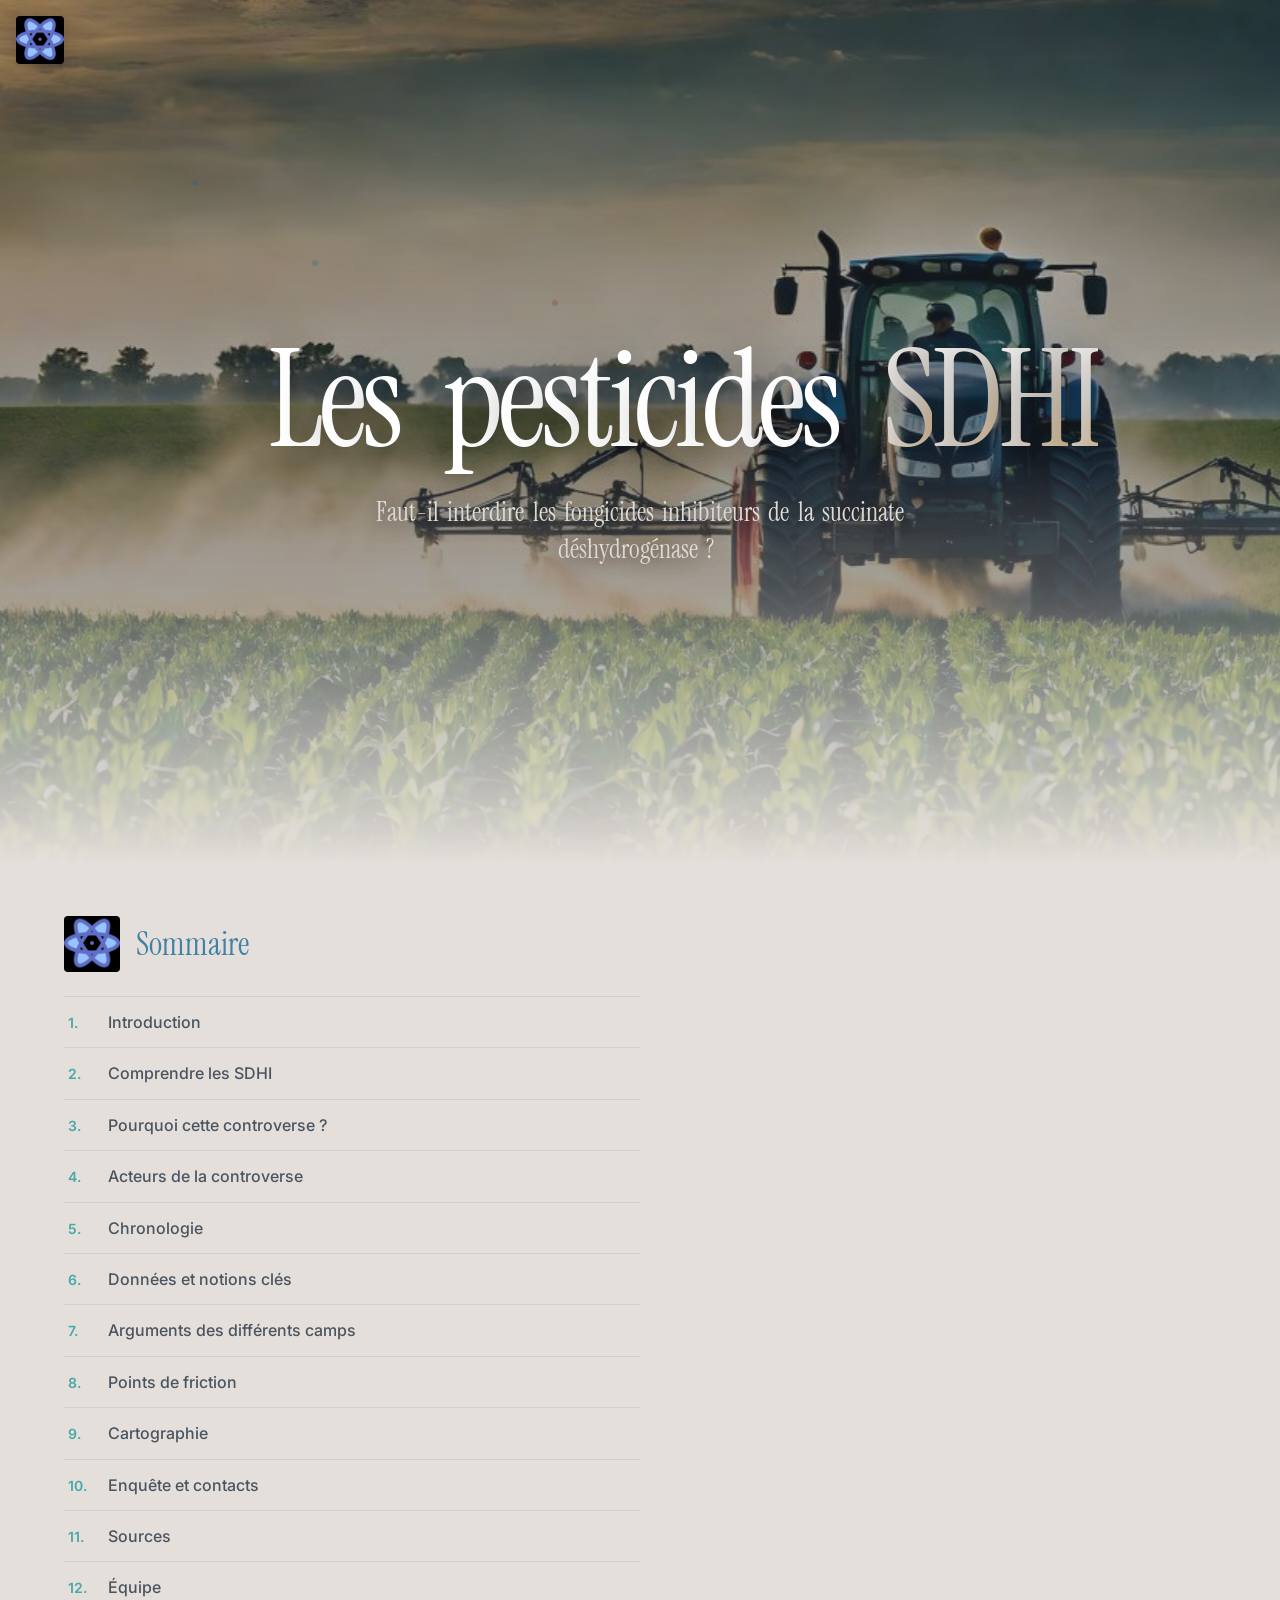
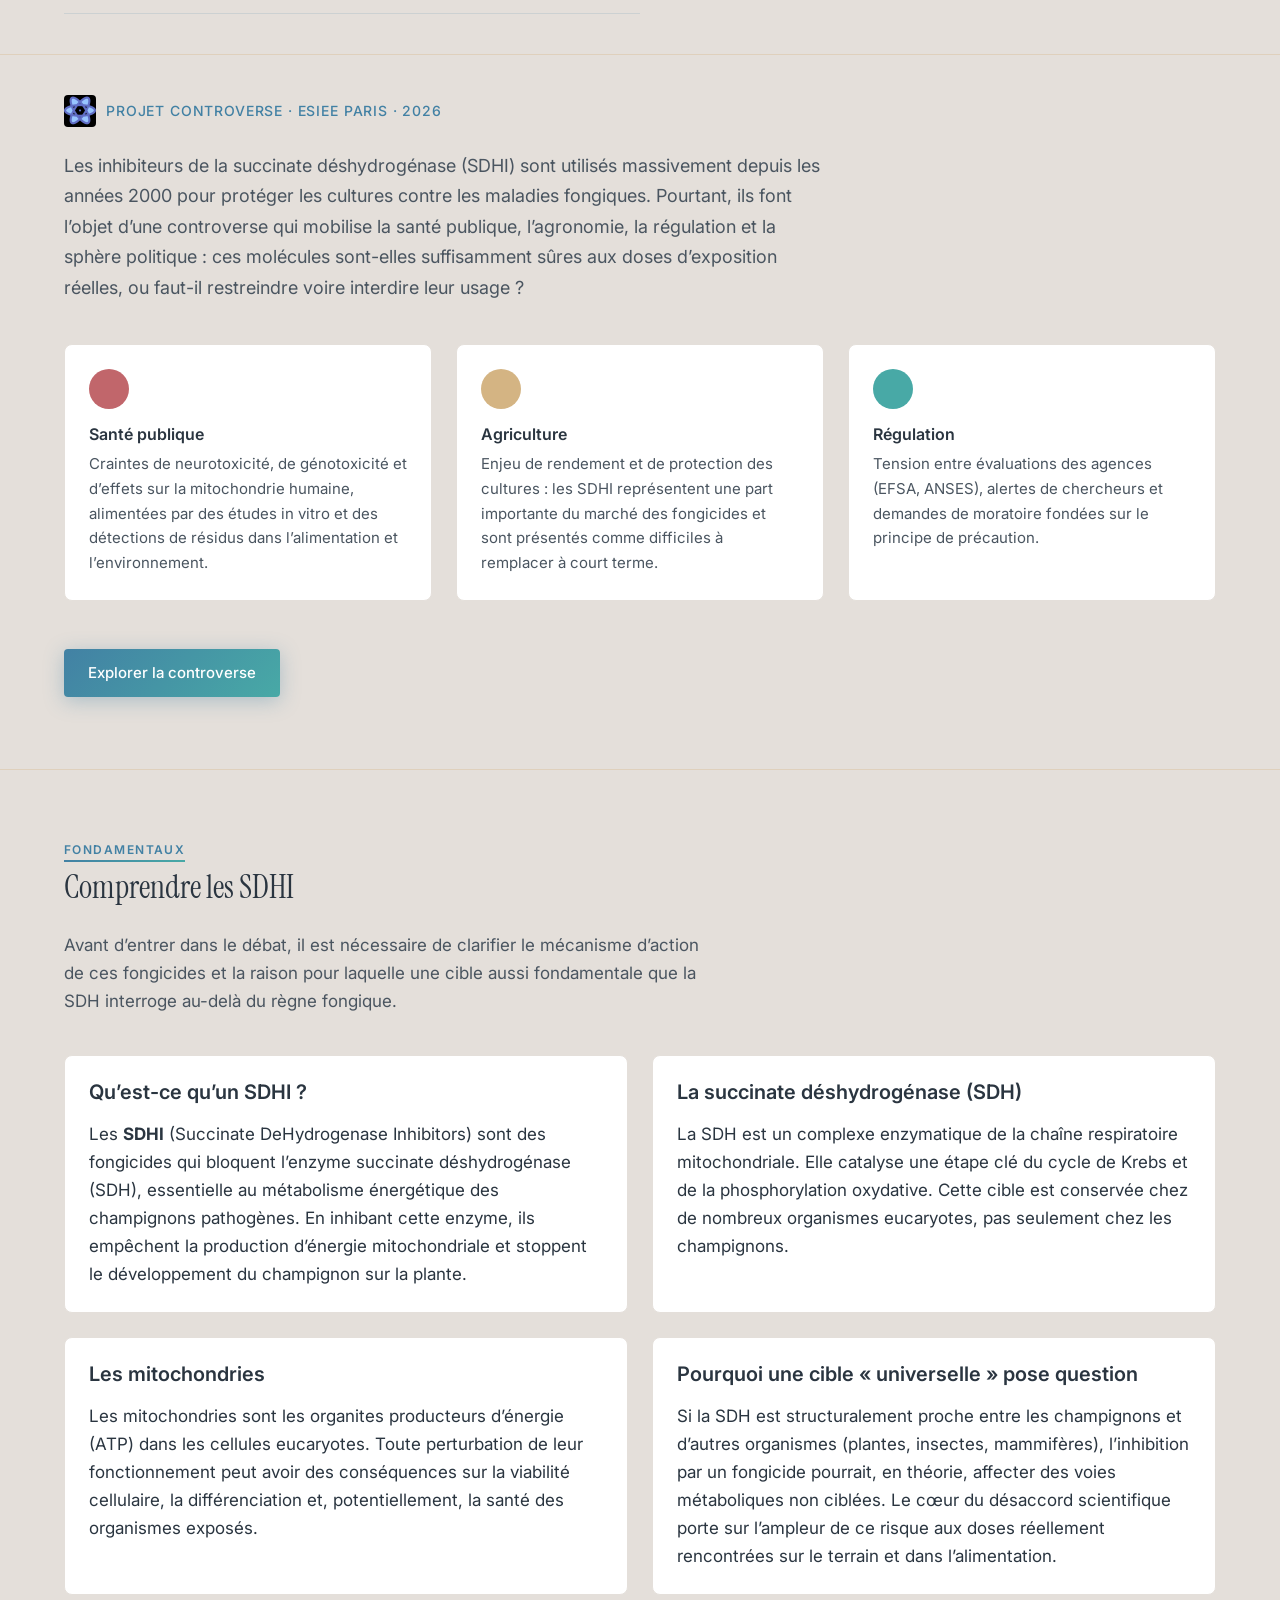
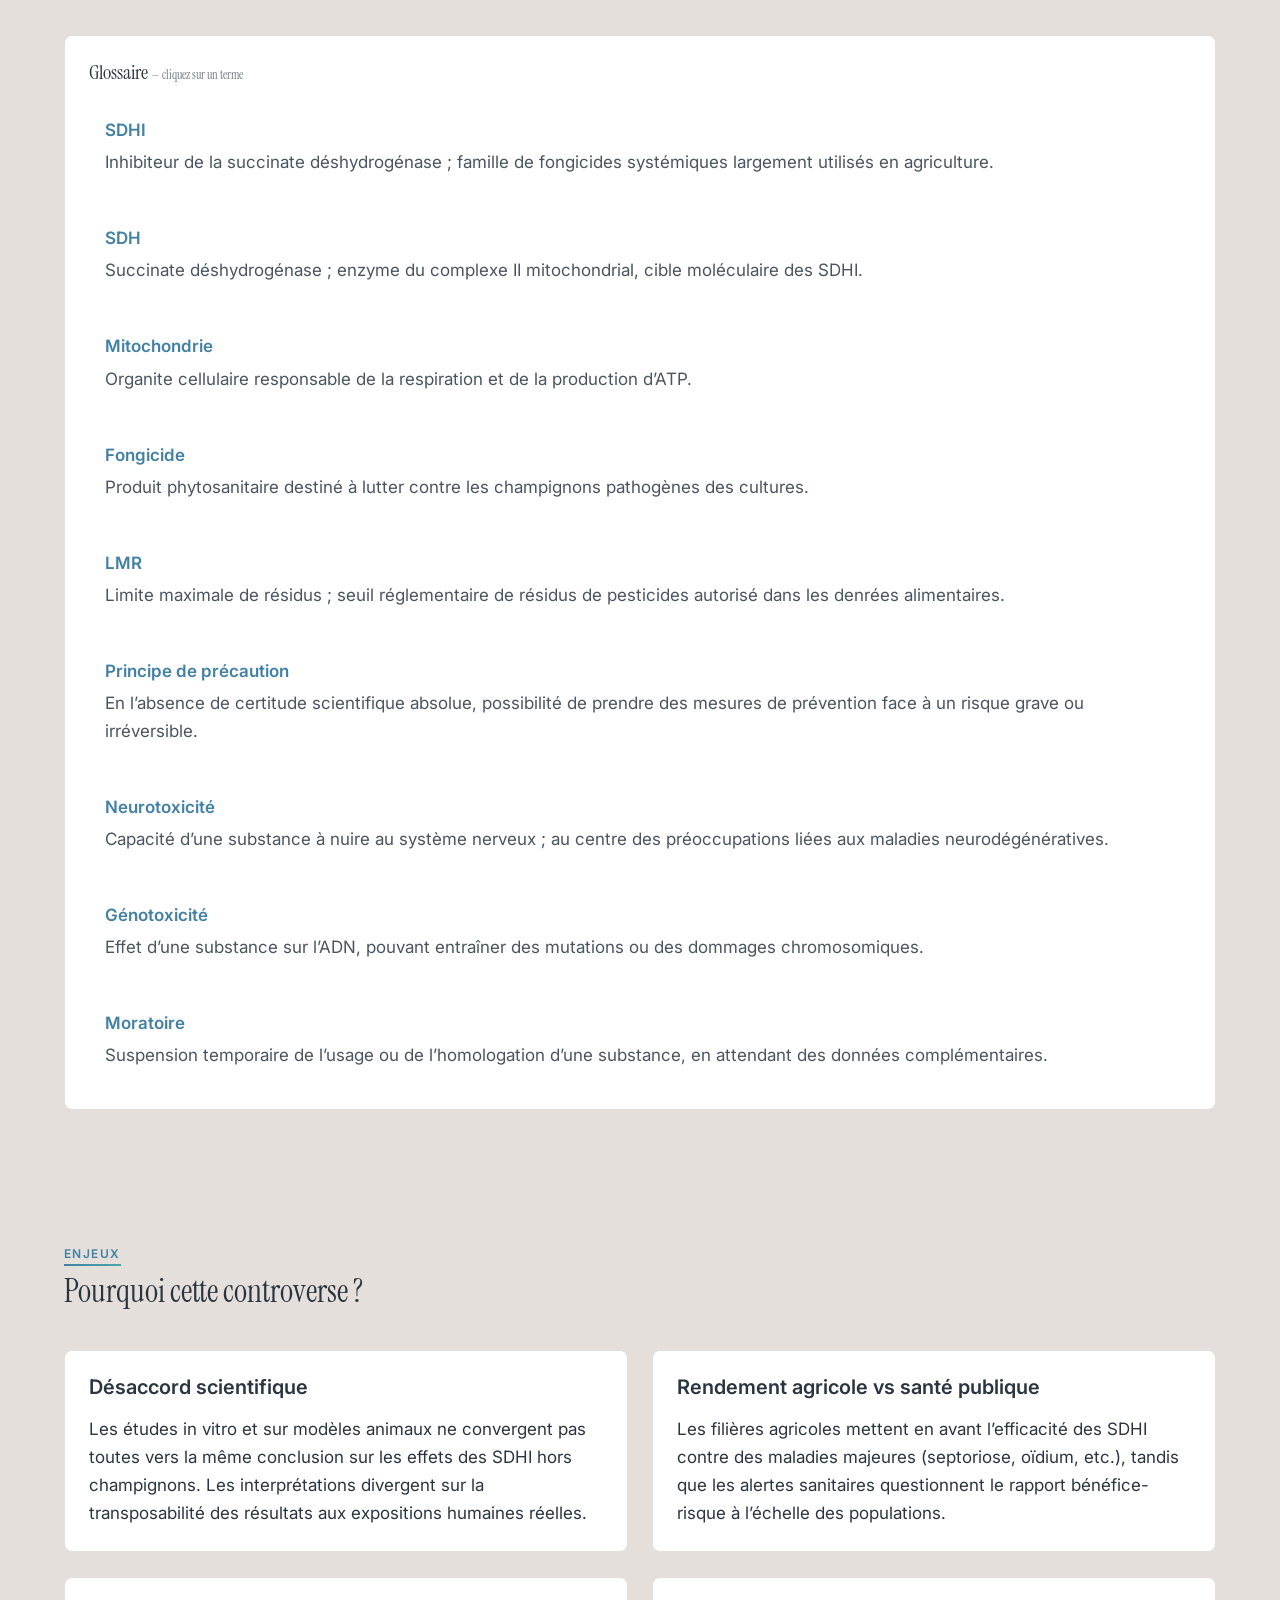
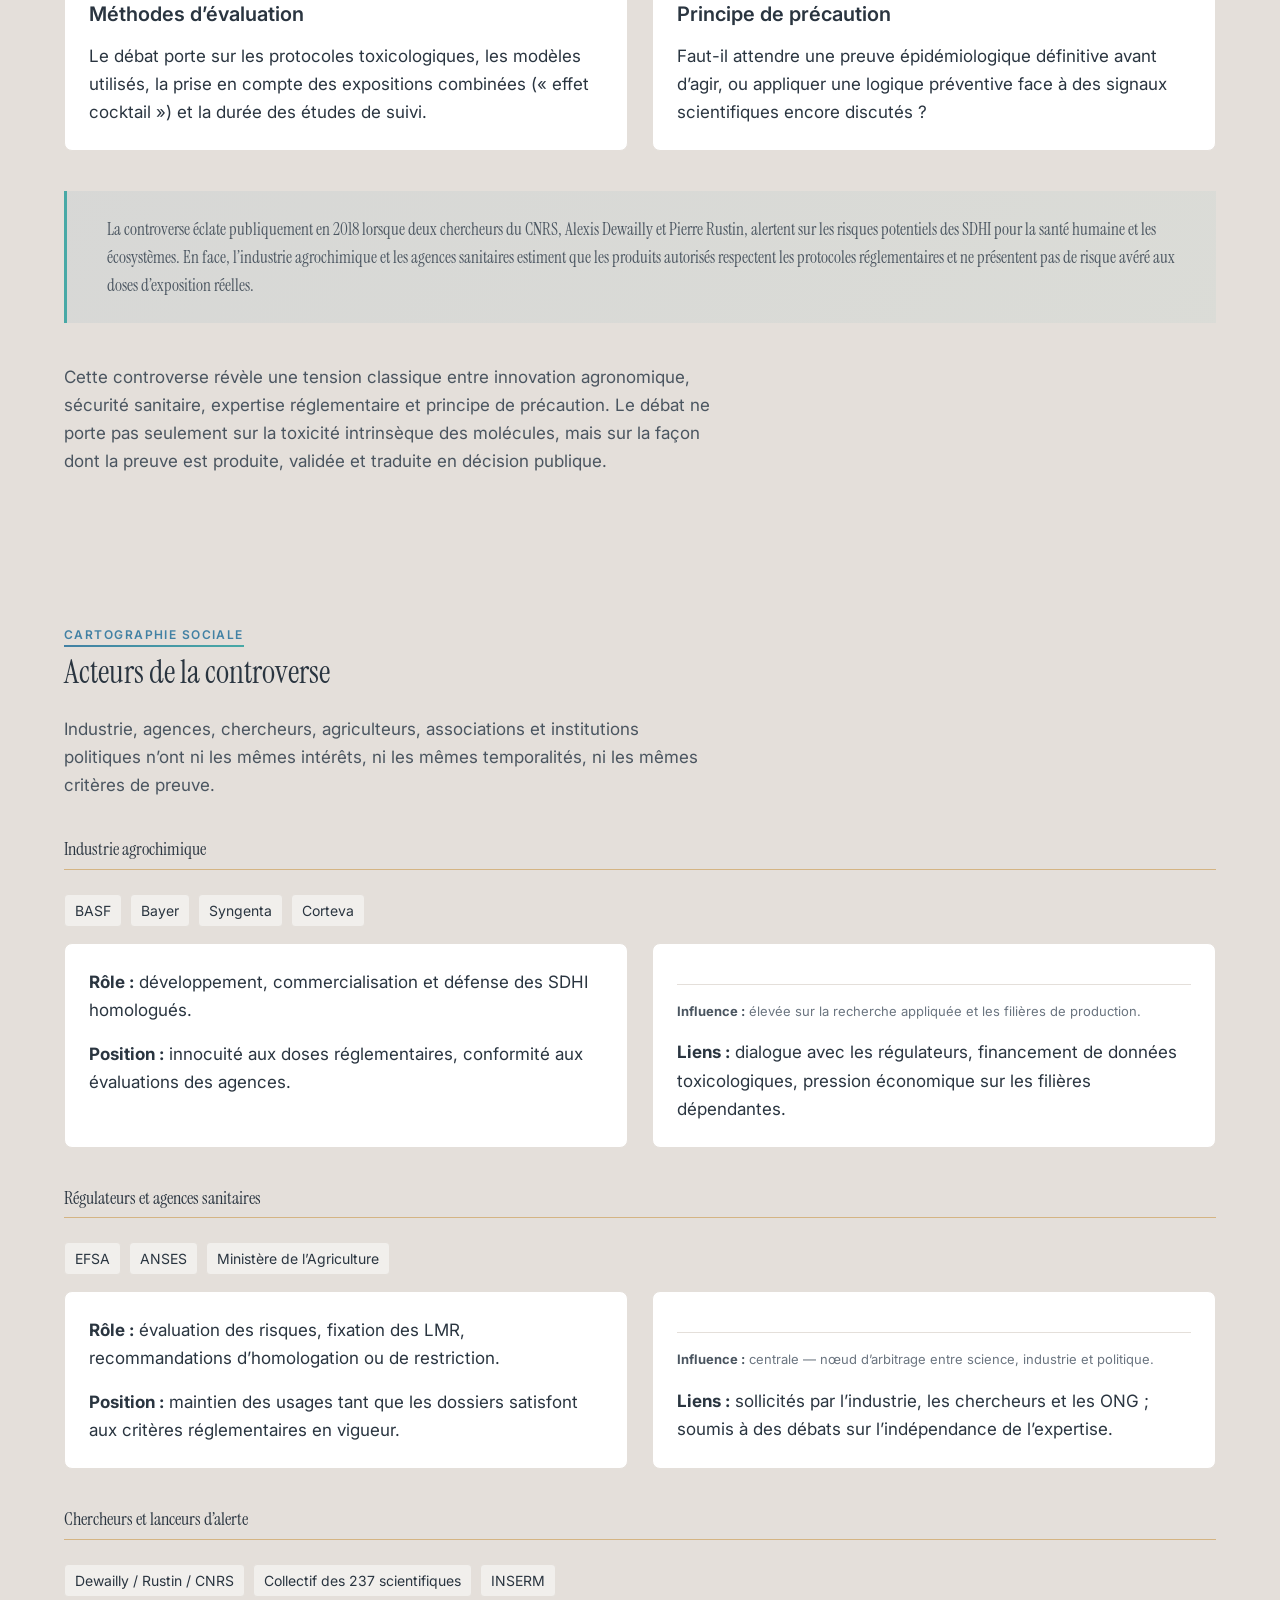
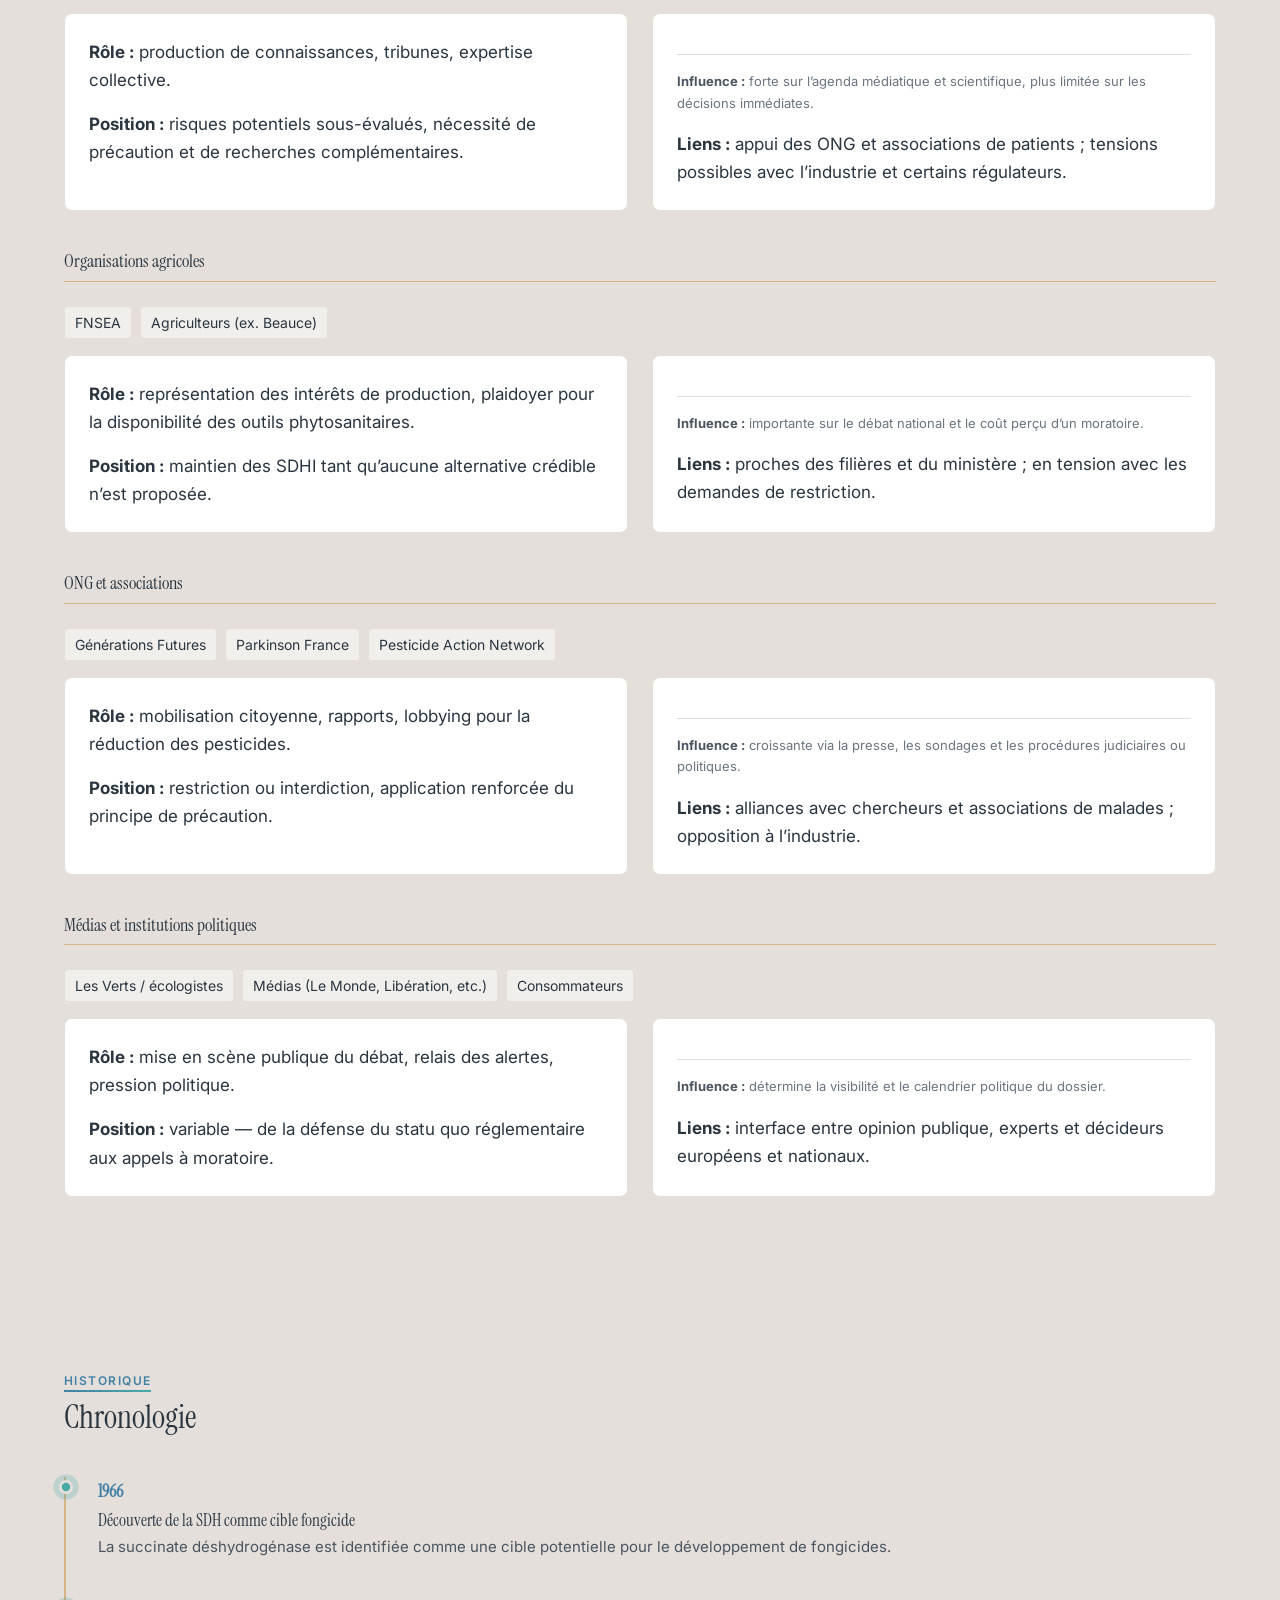
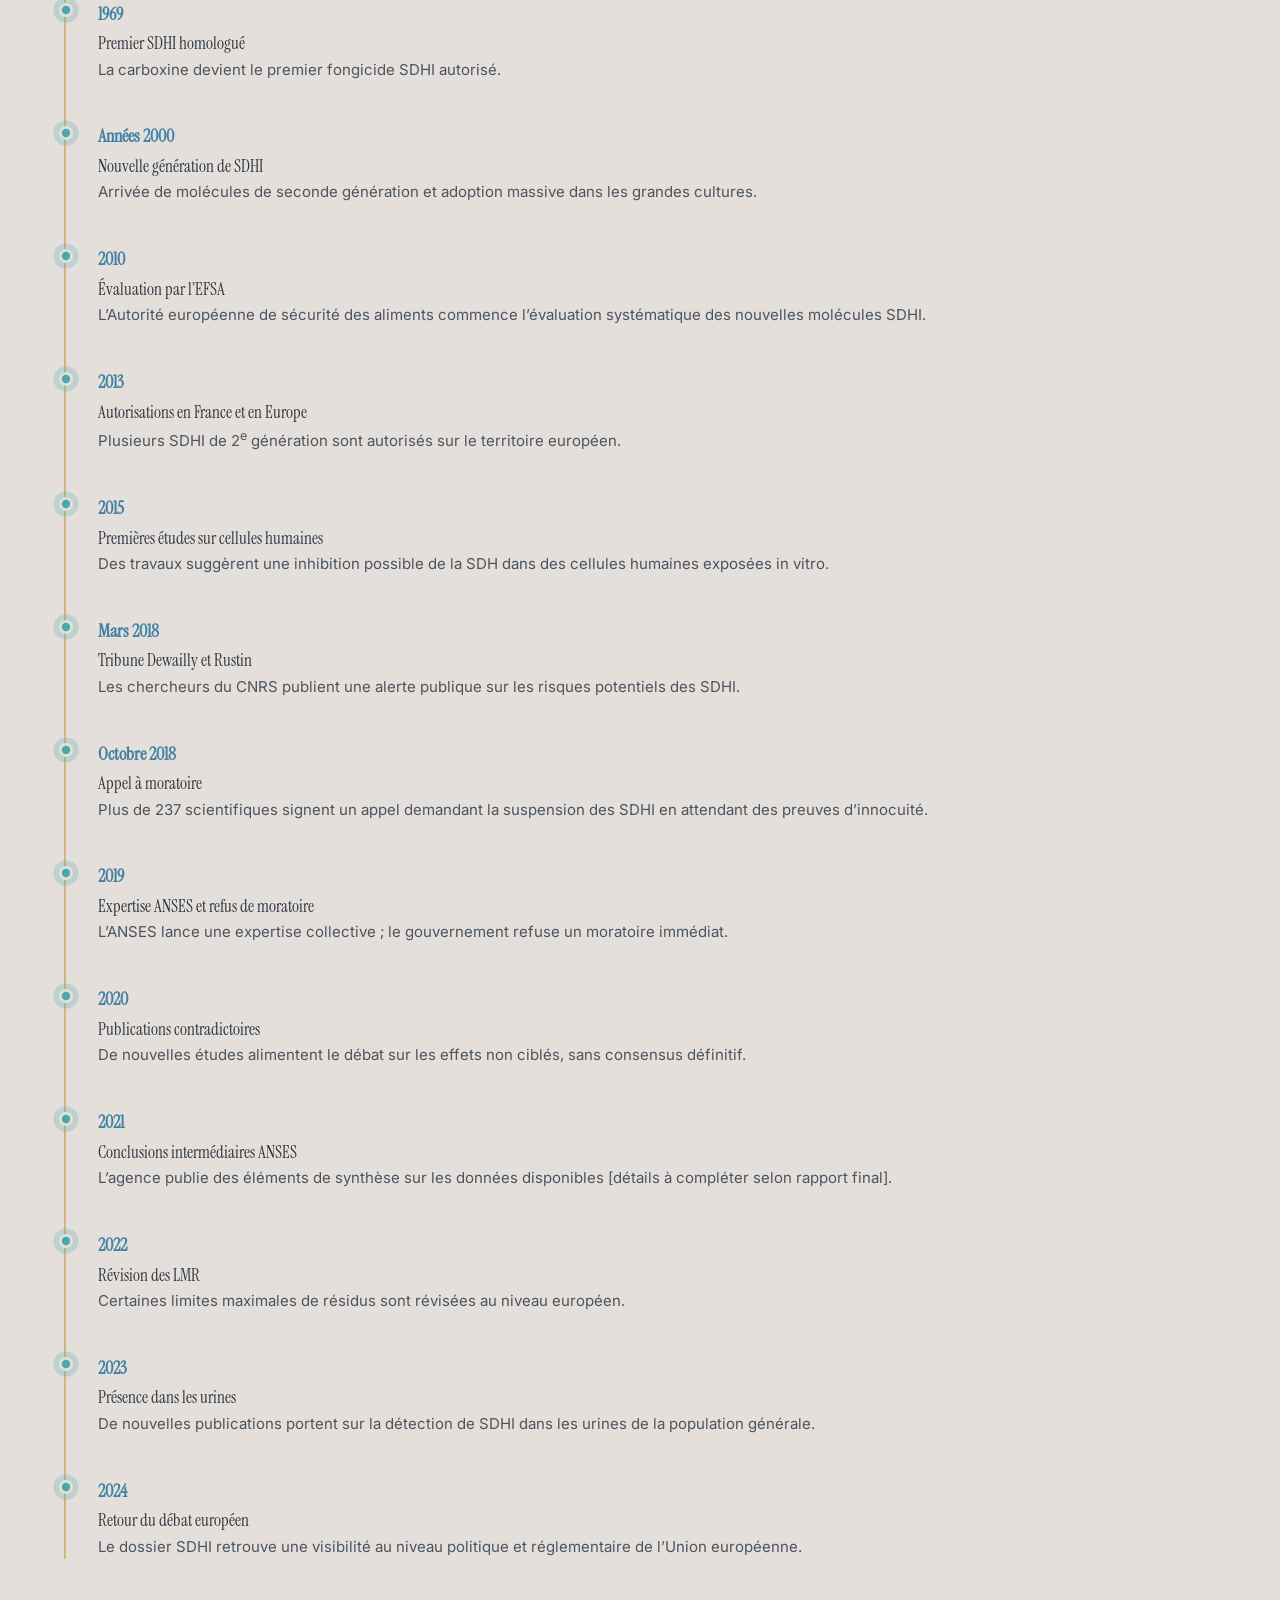
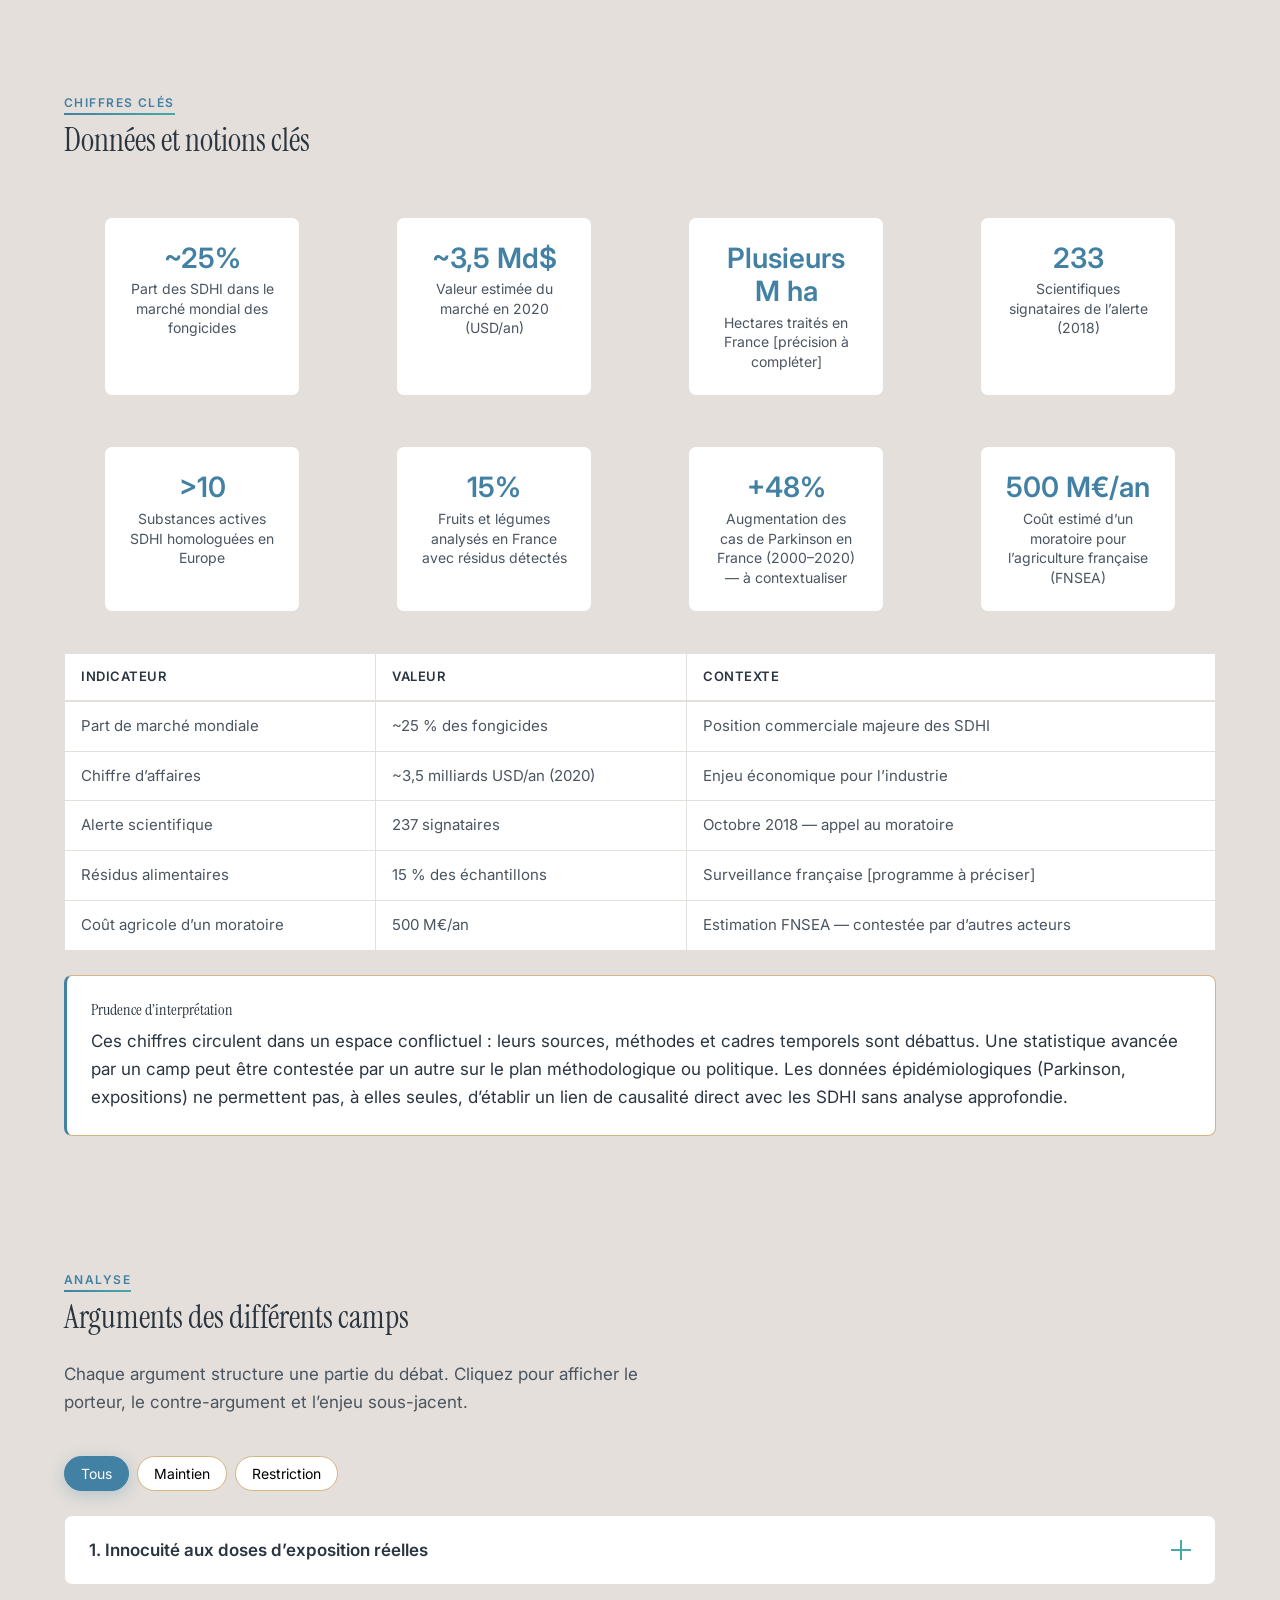
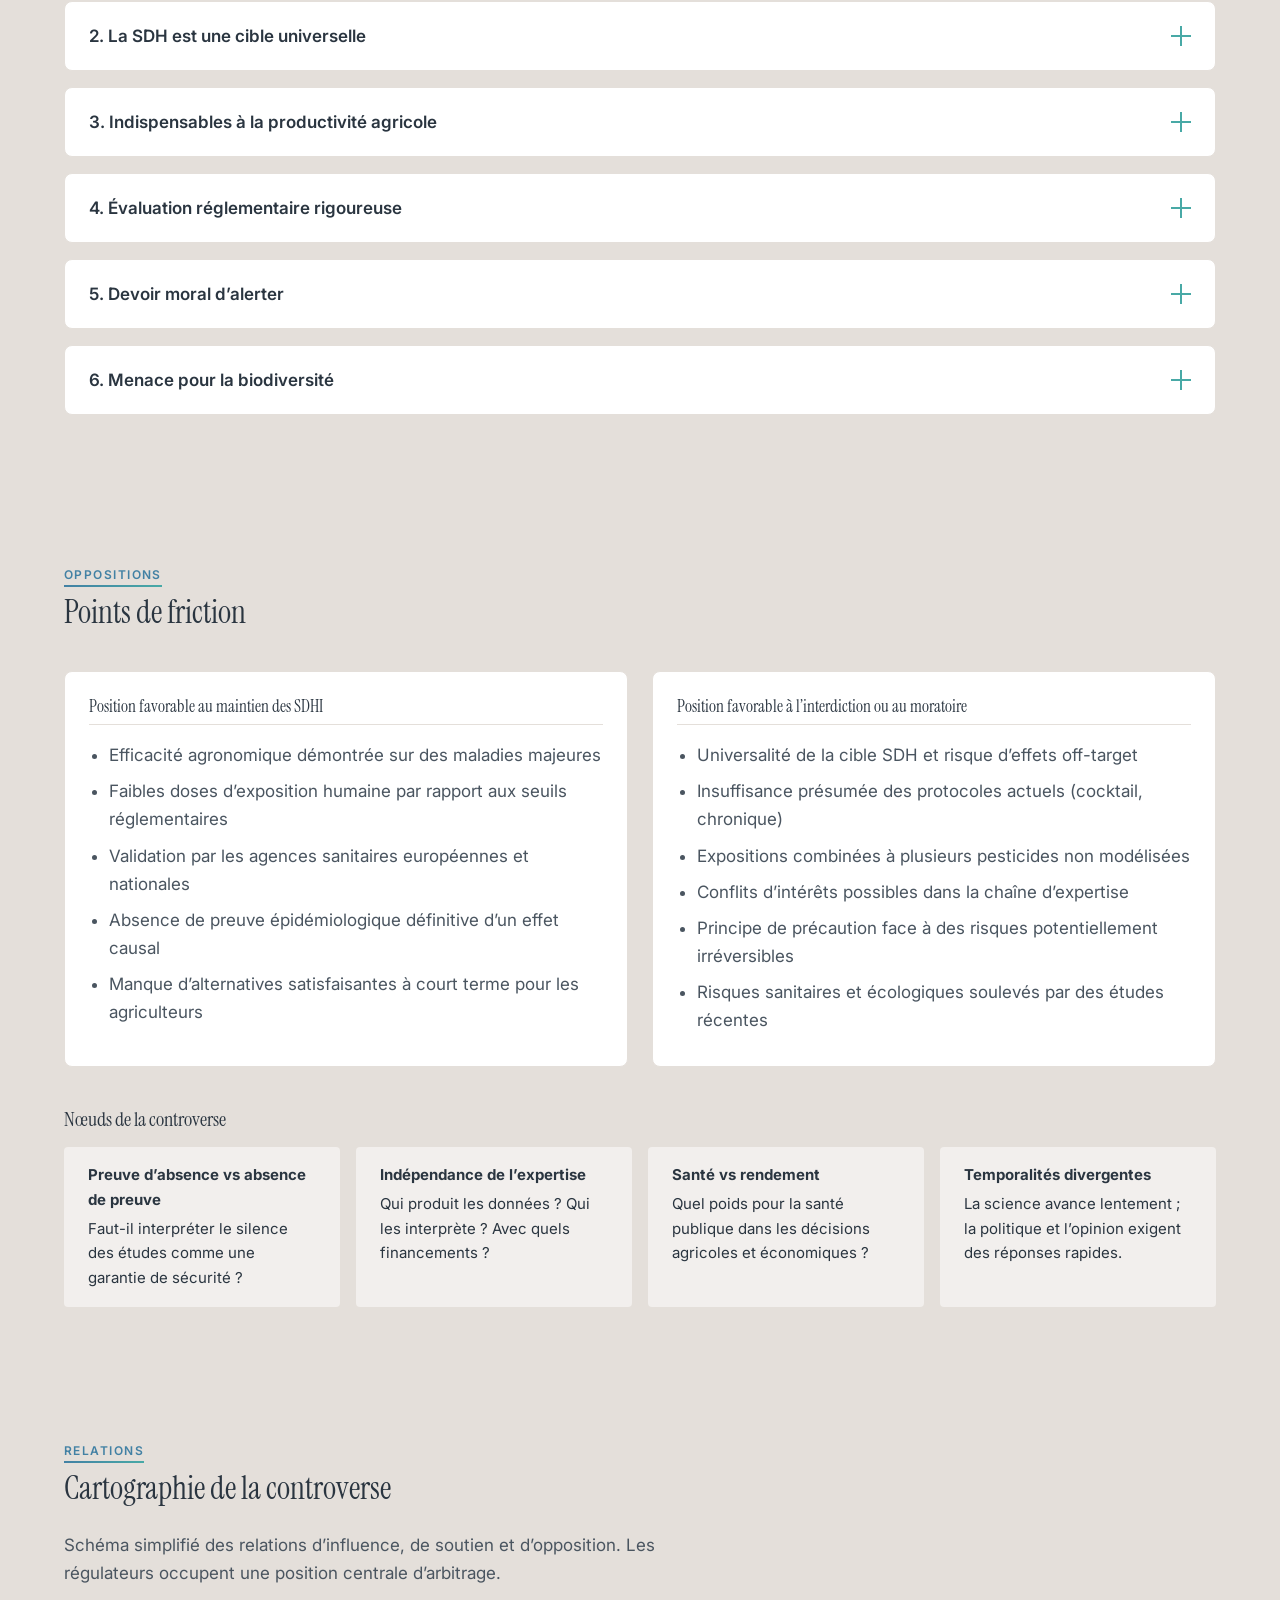
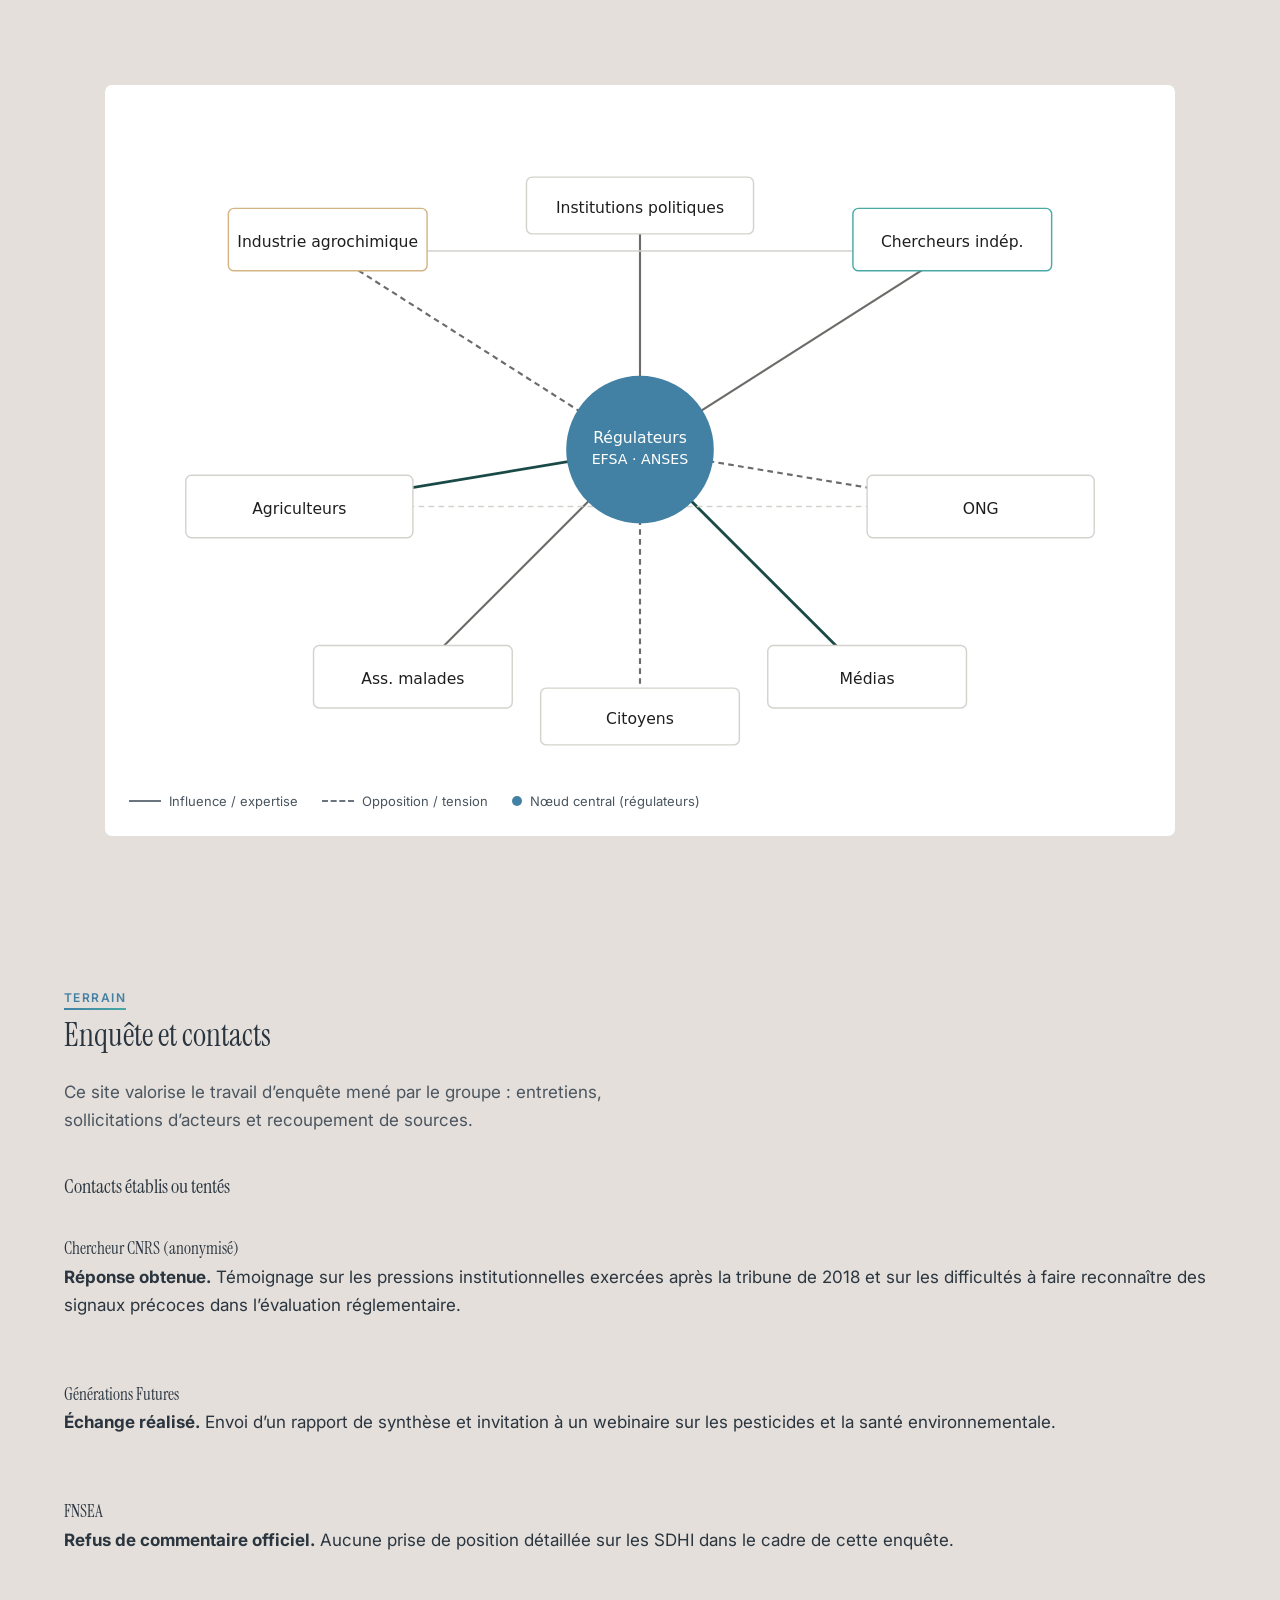
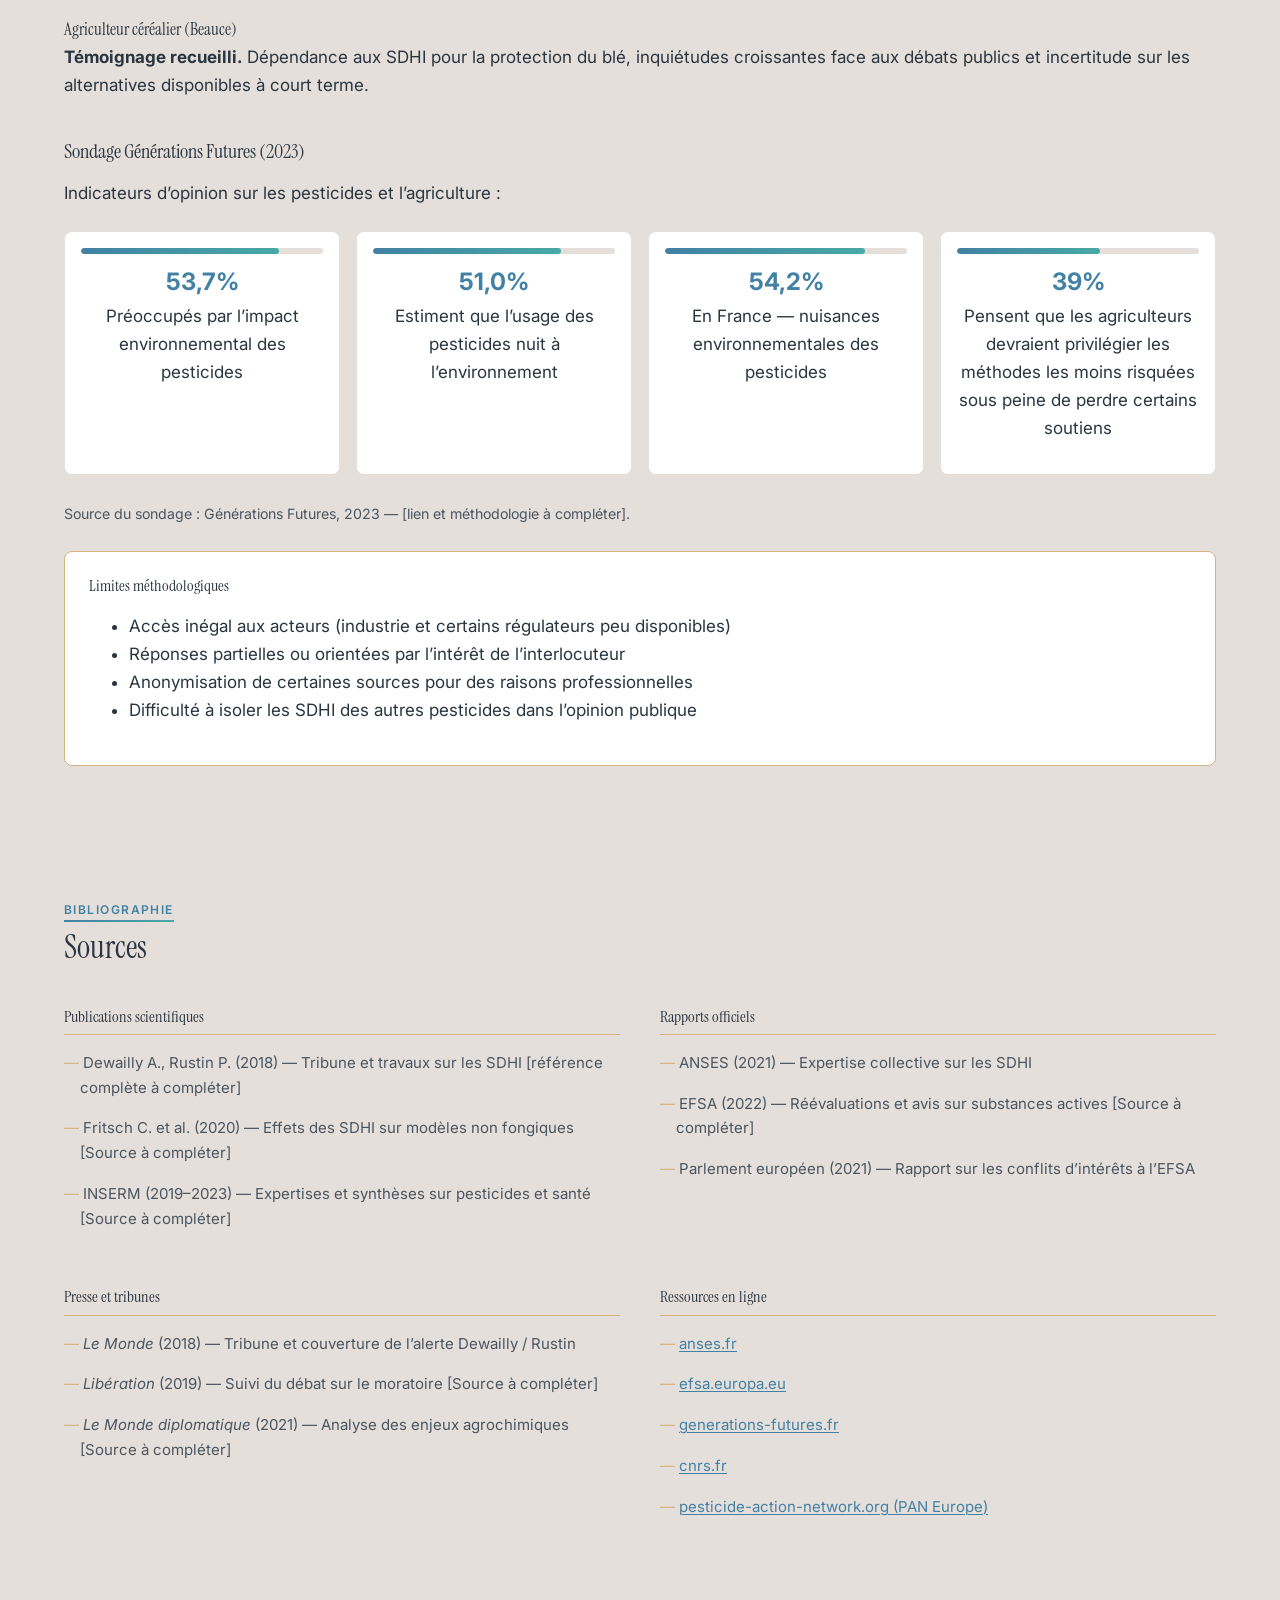
==== commit afa6b072: "new:" ====
--- a/controverse-sdhi/index.html
+++ b/controverse-sdhi/index.html
@@ -8,6 +8,8 @@
       content="Analyse de la controverse sur les pesticides SDHI : faut-il interdire les fongicides inhibiteurs de la succinate déshydrogénase ? Projet ESIEE Paris."
     />
     <title>Les pesticides SDHI — Controverse ESIEE Paris</title>
+    <link rel="icon" href="favicon.png" type="image/png" />
+    <link rel="apple-touch-icon" href="images/logo.png" />
     <link rel="preconnect" href="https://fonts.googleapis.com" />
     <link rel="preconnect" href="https://fonts.gstatic.com" crossorigin />
     <link
@@ -25,6 +27,10 @@
       <span class="ambient__blob ambient__blob--3"></span>
     </div>
     <div class="progress-bar" aria-hidden="true"></div>
+
+    <a href="#hero" class="site-brand" aria-label="Controverse SDHI — retour à l’accueil">
+      <img src="images/logo.png" alt="" width="48" height="48" decoding="async" />
+    </a>
 
     <main id="contenu-principal">
       <!-- ========== 1. HERO ========== -->
@@ -61,7 +67,17 @@
       <!-- ========== SOMMAIRE ========== -->
       <nav id="sommaire" class="sommaire" aria-labelledby="sommaire-title">
         <div class="container">
-          <h2 id="sommaire-title" class="sommaire__title">Sommaire</h2>
+          <div class="sommaire__brand">
+            <img
+              class="site-logo"
+              src="images/logo.png"
+              alt="Logo du projet Controverse SDHI"
+              width="56"
+              height="56"
+              decoding="async"
+            />
+            <h2 id="sommaire-title" class="sommaire__title">Sommaire</h2>
+          </div>
           <ol class="sommaire__list">
             <li><a href="#intro" class="sommaire__link">Introduction</a></li>
             <li><a href="#comprendre" class="sommaire__link">Comprendre les SDHI</a></li>
@@ -82,7 +98,18 @@
       <!-- ========== INTRO SOUS HERO ========== -->
       <section id="intro" class="intro-panel section" aria-labelledby="intro-chapo">
         <div class="container">
-          <p class="intro-panel__meta reveal reveal--fade" data-reveal>Projet Controverse · ESIEE Paris · 2026</p>
+          <p class="intro-panel__meta reveal reveal--fade" data-reveal>
+            <img
+              class="site-logo site-logo--sm"
+              src="images/logo.png"
+              alt=""
+              width="32"
+              height="32"
+              decoding="async"
+              aria-hidden="true"
+            />
+            Projet Controverse · ESIEE Paris · 2026
+          </p>
           <p id="intro-chapo" class="intro-panel__chapo reveal reveal--up" data-reveal>
             Les inhibiteurs de la succinate déshydrogénase (SDHI) sont utilisés massivement depuis
             les années 2000 pour protéger les cultures contre les maladies fongiques. Pourtant,
@@ -1045,9 +1072,19 @@
       <!-- ========== 12. ÉQUIPE ========== -->
       <section id="equipe" class="section" aria-labelledby="equipe-title">
         <div class="container">
-          <header class="section__header">
-            <span class="section-label">Crédits</span>
-            <h2 id="equipe-title">Équipe</h2>
+          <header class="section__header section__header--logo">
+            <img
+              class="site-logo site-logo--lg"
+              src="images/logo.png"
+              alt="Logo du projet"
+              width="72"
+              height="72"
+              decoding="async"
+            />
+            <div>
+              <span class="section-label">Crédits</span>
+              <h2 id="equipe-title">Équipe</h2>
+            </div>
           </header>
 
           <p><strong>Contexte&nbsp;:</strong> ESIEE Paris — Projet Controverse — 2026</p>
@@ -1072,7 +1109,16 @@
     <!-- ========== 13. FOOTER ========== -->
     <footer class="site-footer">
       <div class="container site-footer__inner">
-        <div>
+        <div class="site-footer__brand">
+          <img
+            class="site-logo site-logo--footer"
+            src="images/logo.png"
+            alt=""
+            width="48"
+            height="48"
+            decoding="async"
+            aria-hidden="true"
+          />
           <p>
             Site réalisé dans le cadre du projet d’analyse des controverses scientifiques et
             techniques — ESIEE Paris, 2026.
--- a/controverse-sdhi/style.css
+++ b/controverse-sdhi/style.css
@@ -514,6 +514,77 @@
   background-clip: text;
 }
 
+/* --- Logo / marque --- */
+
+.site-logo {
+  display: block;
+  object-fit: contain;
+  border-radius: var(--radius-sm);
+}
+
+.site-logo--sm {
+  width: 32px;
+  height: 32px;
+}
+
+.site-logo--lg {
+  width: 72px;
+  height: 72px;
+  flex-shrink: 0;
+}
+
+.site-logo--footer {
+  width: 48px;
+  height: 48px;
+  flex-shrink: 0;
+  opacity: 0.95;
+}
+
+.site-brand {
+  position: fixed;
+  top: 1rem;
+  left: 1rem;
+  z-index: 110;
+  display: block;
+  line-height: 0;
+  border-radius: var(--radius-md);
+  box-shadow: 0 4px 20px rgba(0, 0, 0, 0.2);
+  transition:
+    transform var(--transition-slow),
+    box-shadow var(--transition);
+}
+
+.site-brand:hover {
+  transform: scale(1.05);
+  box-shadow: 0 6px 24px rgba(66, 129, 164, 0.35);
+}
+
+.site-brand img {
+  display: block;
+  width: 48px;
+  height: 48px;
+  object-fit: contain;
+  border-radius: var(--radius-sm);
+}
+
+.section__header--logo {
+  display: flex;
+  align-items: center;
+  gap: var(--space-md);
+  max-width: none;
+}
+
+.site-footer__brand {
+  display: flex;
+  align-items: flex-start;
+  gap: var(--space-sm);
+  max-width: 28rem;
+}
+
+.site-footer__brand p {
+  margin: 0;
+}
+
 /* --- Sommaire --- */
 
 .sommaire {
@@ -525,12 +596,25 @@
   border-bottom: 1px solid rgba(212, 180, 131, 0.35);
 }
 
+.sommaire__brand {
+  display: flex;
+  align-items: center;
+  gap: var(--space-sm);
+  margin-bottom: var(--space-md);
+}
+
+.sommaire__brand .site-logo {
+  width: 56px;
+  height: 56px;
+  flex-shrink: 0;
+}
+
 .sommaire__title {
   font-family: var(--font-serif);
   font-size: clamp(1.5rem, 3vw, 2rem);
   font-weight: 400;
   color: var(--cerulean);
-  margin: 0 0 var(--space-md);
+  margin: 0;
 }
 
 .sommaire__list {
@@ -595,6 +679,9 @@
 }
 
 .intro-panel__meta {
+  display: flex;
+  align-items: center;
+  gap: 0.625rem;
   font-family: var(--font-sans);
   font-size: 0.875rem;
   font-weight: 500;
